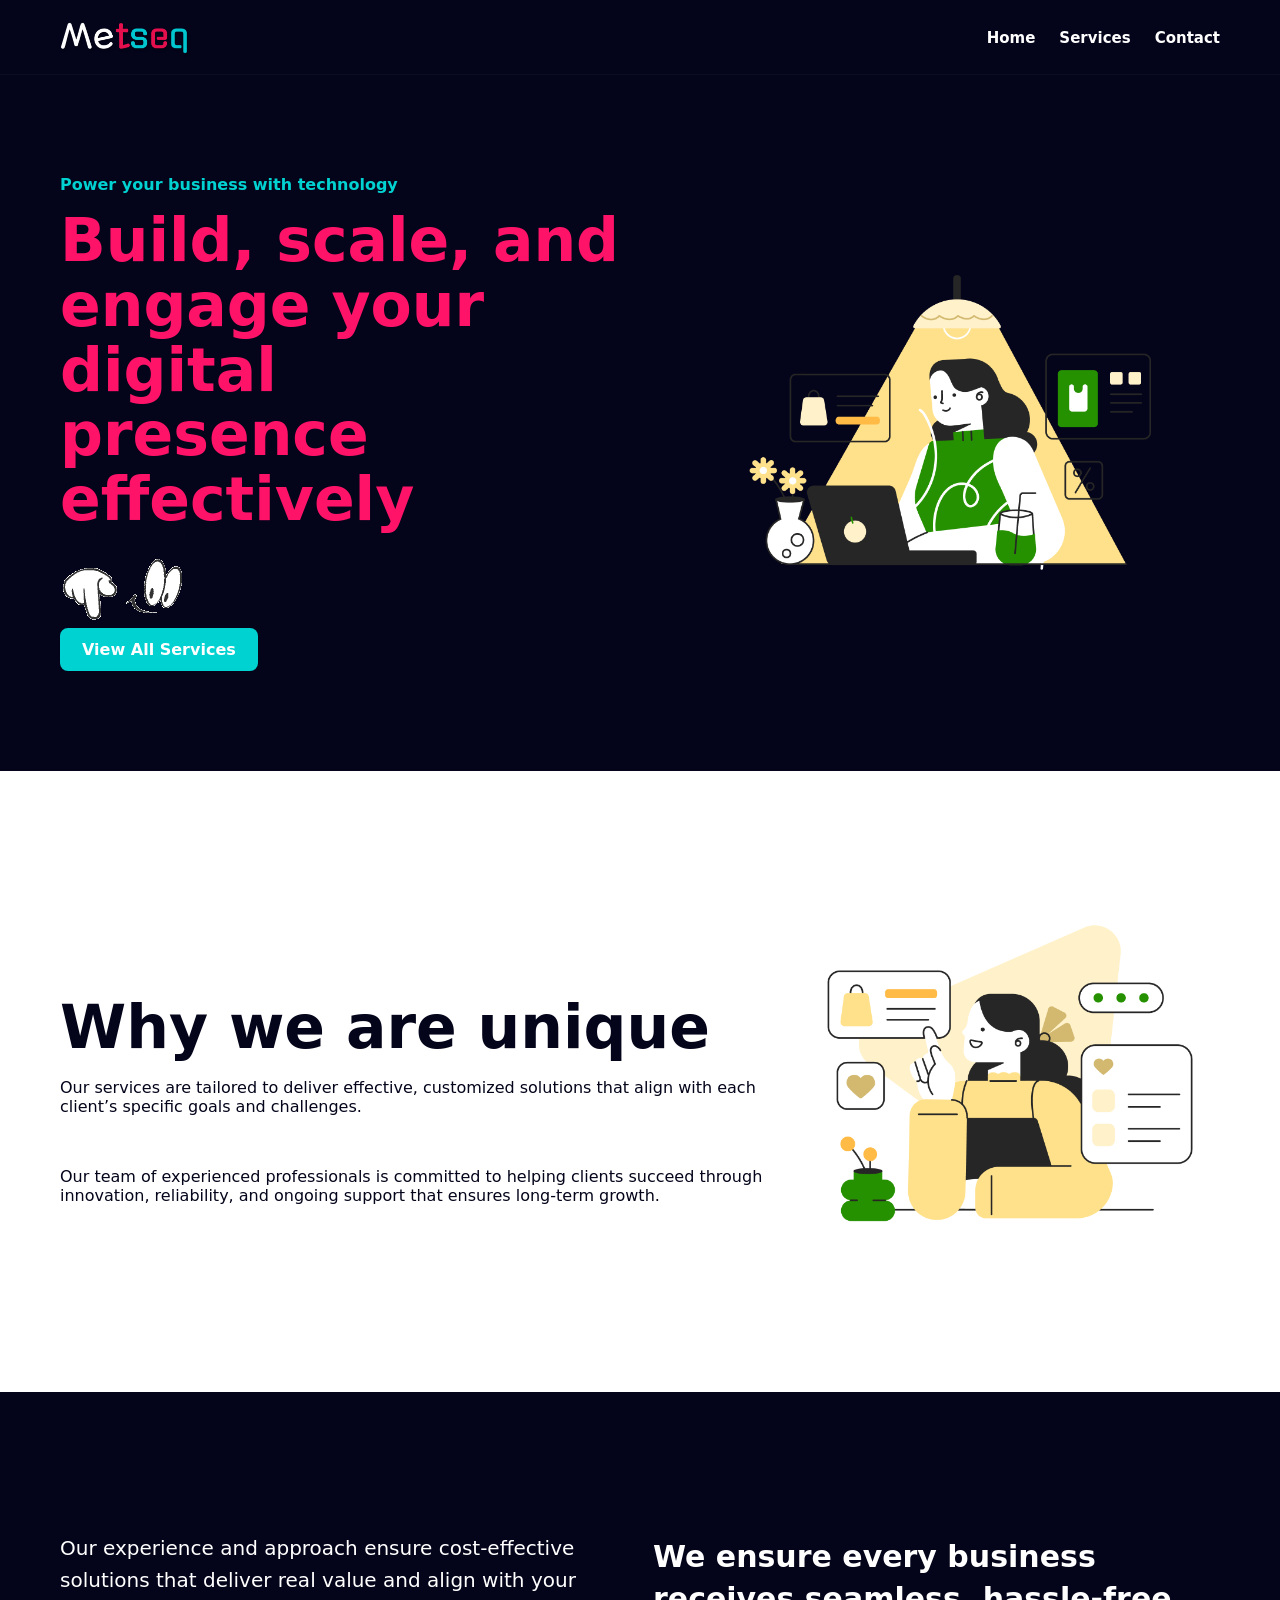
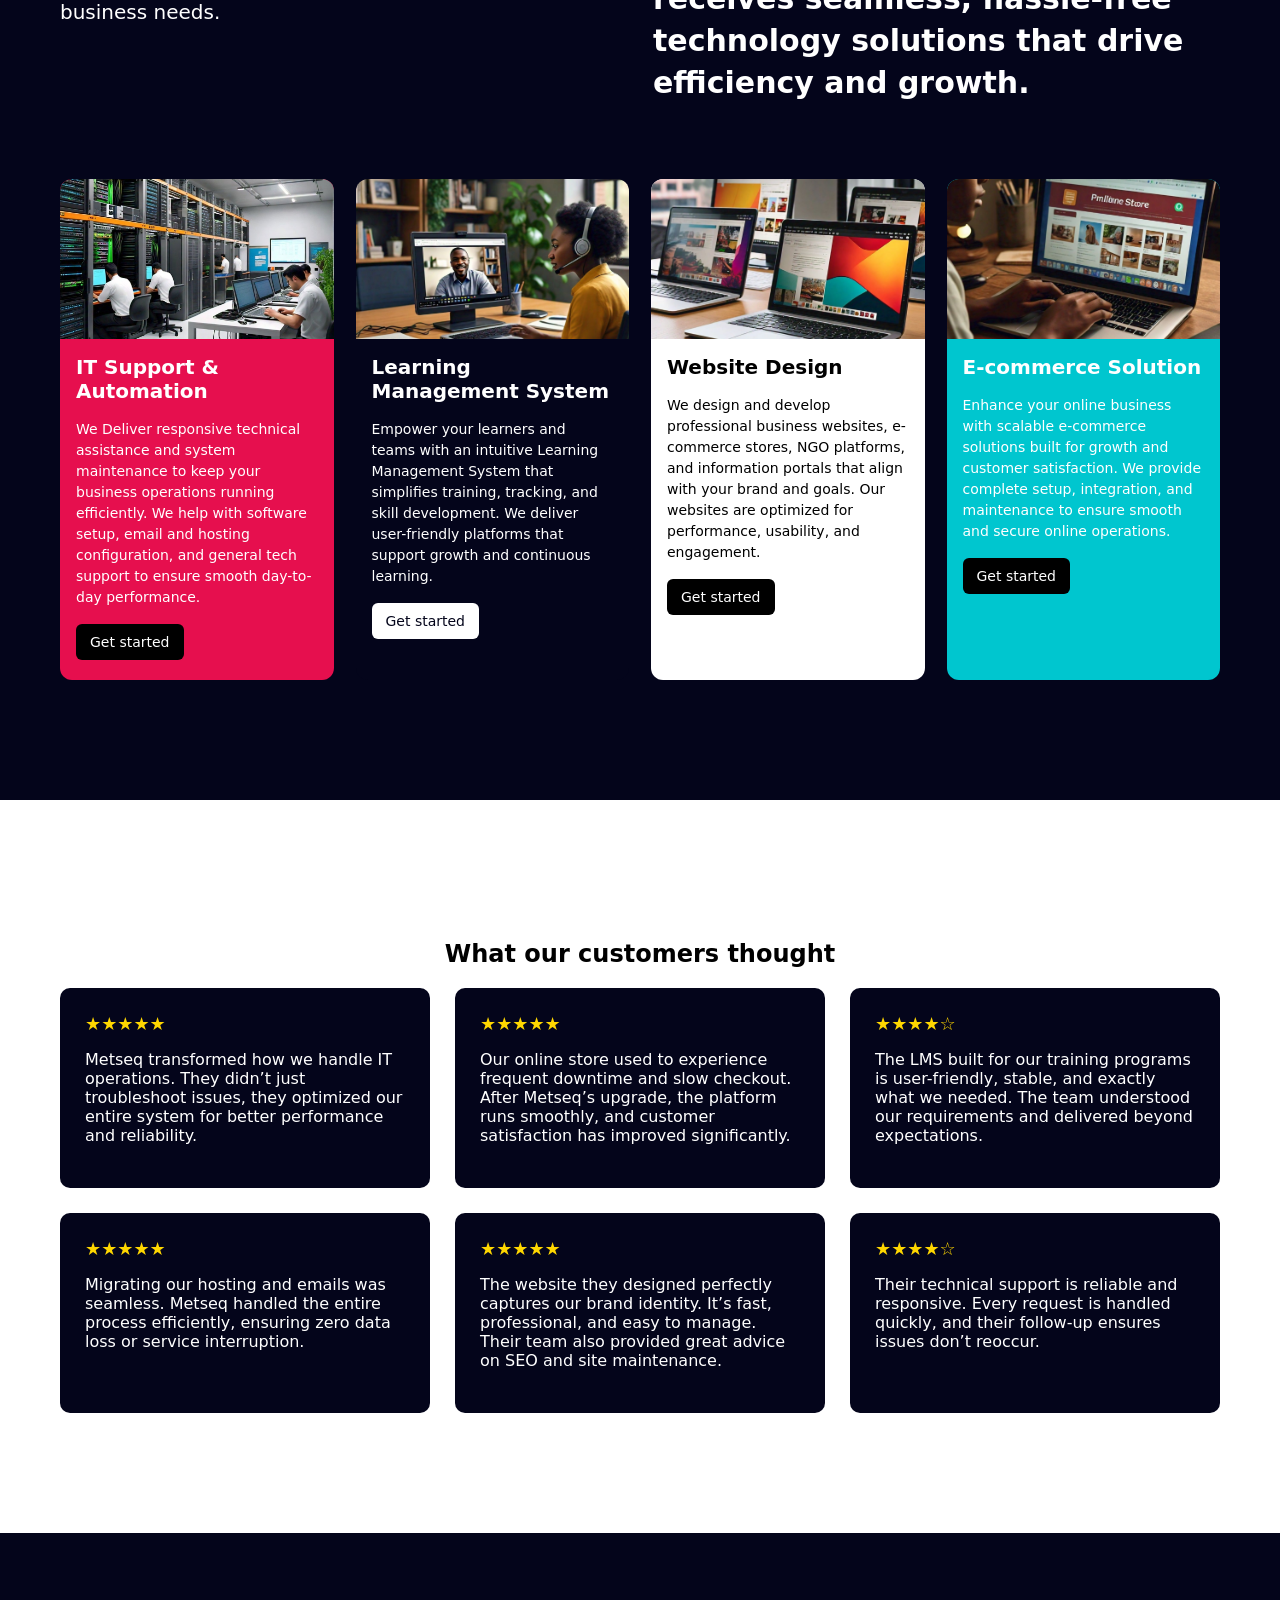
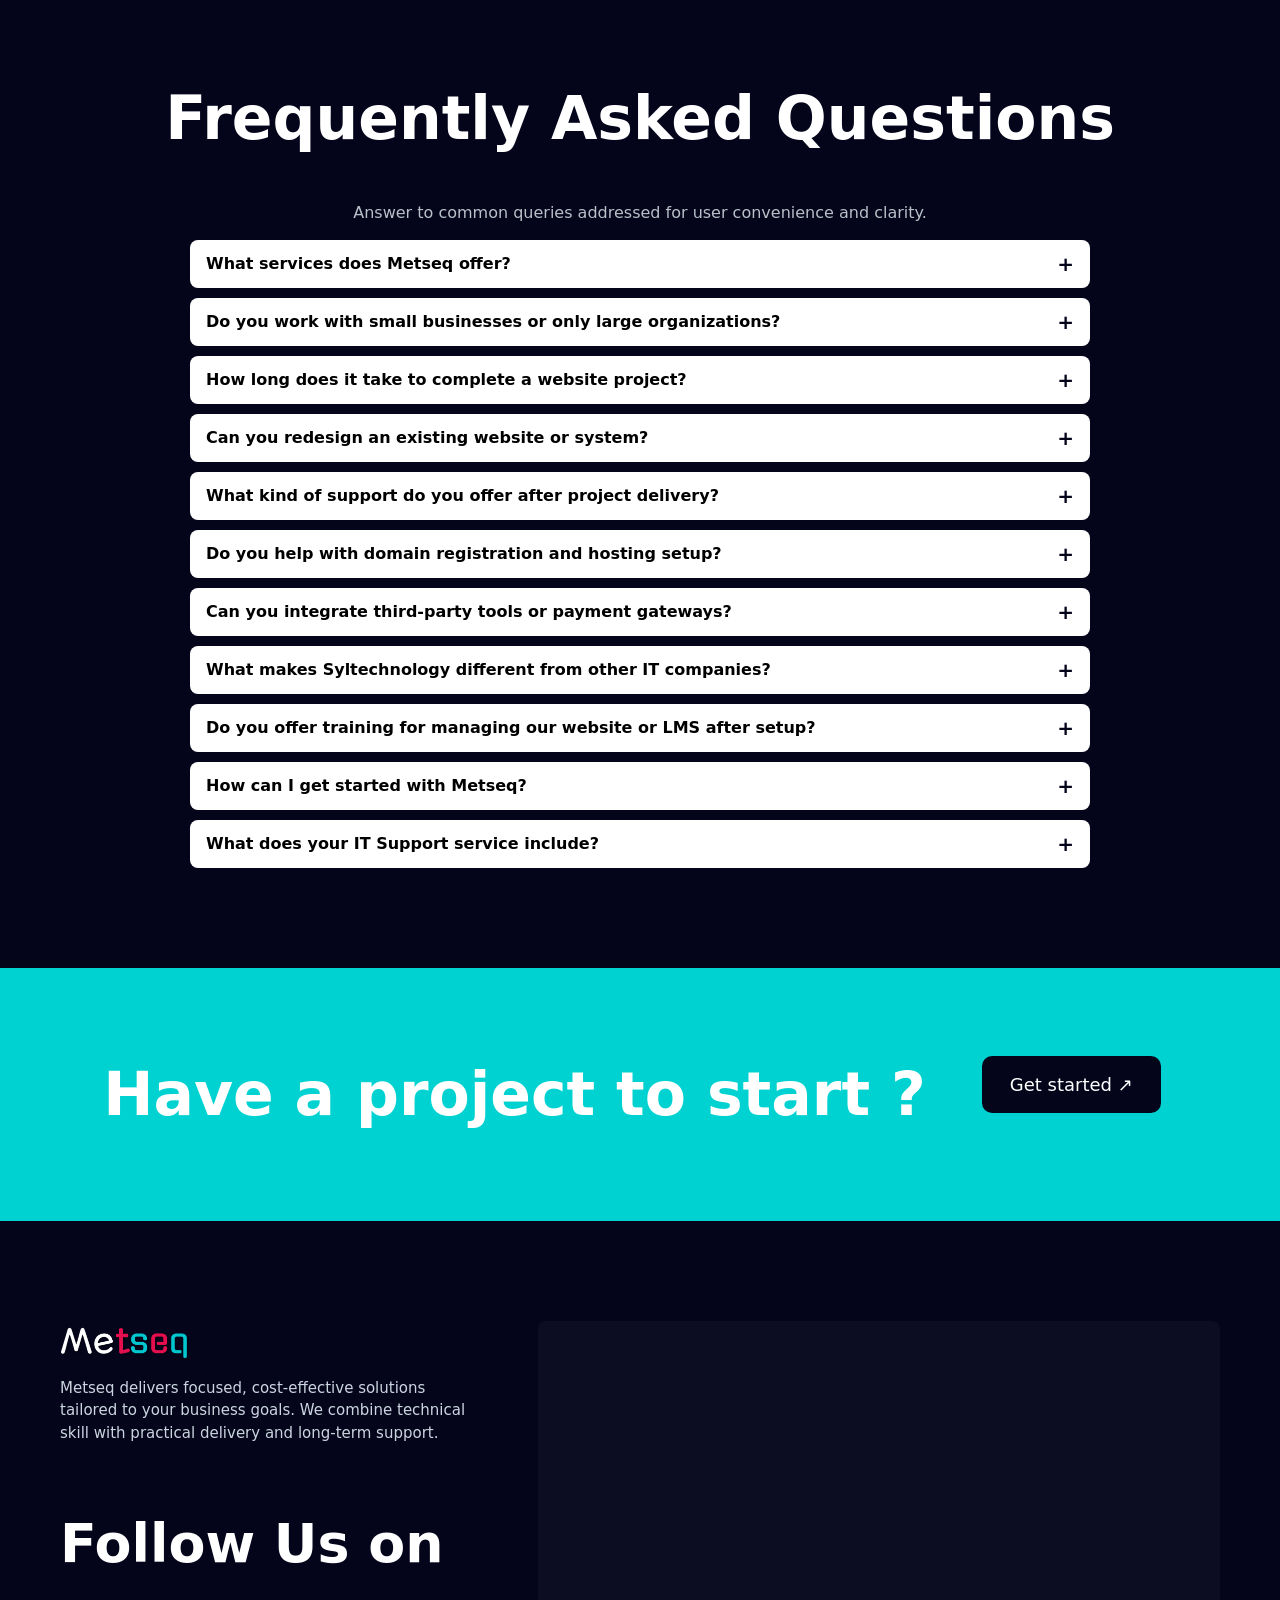
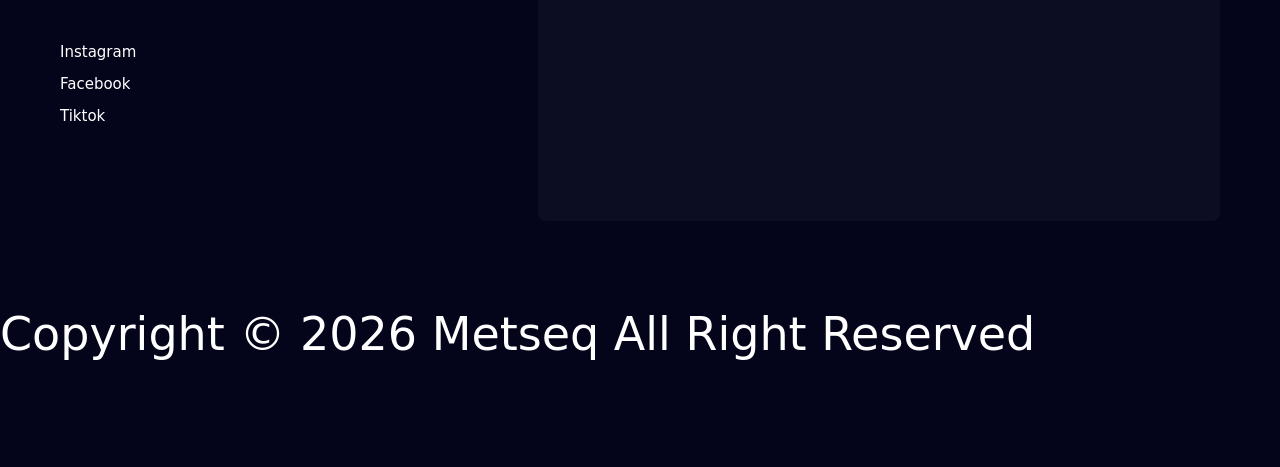
==== index.html @ 482ca4b0 "Update index.html" ====
<!DOCTYPE html>
<html lang="en">
<head>
  <meta charset="UTF-8" />
  <meta name="viewport" content="width=device-width, initial-scale=1.0" />
  <title>Metseq</title>
  <link rel="stylesheet" href="style.css" />
  <!--Onesignal-->
  <script src="https://cdn.onesignal.com/sdks/web/v16/OneSignalSDK.page.js" defer></script>
<script>
  window.OneSignalDeferred = window.OneSignalDeferred || [];
  OneSignalDeferred.push(function(OneSignal) {
    OneSignal.init({
      appId: "5a081ef0-310c-40fd-8c47-dc619d7aadcb",
    });
  });
</script>
  <!--End One signal-->


<!-- Meta Pixel Code -->
<script>
!function(f,b,e,v,n,t,s)
{if(f.fbq)return;n=f.fbq=function(){n.callMethod?
n.callMethod.apply(n,arguments):n.queue.push(arguments)};
if(!f._fbq)f._fbq=n;n.push=n;n.loaded=!0;n.version='2.0';
n.queue=[];t=b.createElement(e);t.async=!0;
t.src=v;s=b.getElementsByTagName(e)[0];
s.parentNode.insertBefore(t,s)}(window, document,'script',
'https://connect.facebook.net/en_US/fbevents.js');
fbq('init', '1695702414251542');
fbq('track', 'PageView');
</script>
<noscript><img height="1" width="1" style="display:none"
src="https://www.facebook.com/tr?id=1695702414251542&ev=PageView&noscript=1"
/></noscript>
<!-- End Meta Pixel Code -->
</head>
<body>

  <!-- HEADER -->
  <header class="header" id="top">
    <div class="nav-container">
      <a href="/" class="logo-link">
        <img src="./images/metseq_logodark.png" alt="logo" class="logo">
      </a>

      <nav>
        <ul class="nav-links">
          <li><a href="/met">Home</a></li>
          <li><a href="#services">Services</a></li>
          <li><a href="https://forms.zohopublic.com/amarismet1/form/Requestacallback/formperma/AwMfyUs2xkZwPQooG8F6fjPX1EoIVQbbxq2AR18FlzU" target="_blank" rel="noopener">Contact</a></li>
        </ul>
      </nav>
    </div>
  </header>

  <!-- HERO -->
  <section class="hero" id="hero">
    <div class="container hero-grid">
      <div class="hero-left">
        <p class="hero-sub">Power your business with technology</p>
        <h1 class="hero-title">Build, scale, and<br>engage your digital<br>presence effectively</h1>
        <img src="./images/thump.gif" alt="Get Started"><br>
        <a href="#services" class="btn-primary">View All Services</a>
      </div>

      <div class="hero-right">
        <img src="./images/gshadedeveloper1.png" alt="hero illustration">
      </div>
    </div>
  </section>

  <!-- UNIQUE SECTION -->
  <section class="unique" id="unique">
    <div class="container unique-grid">
      <div class="unique-text">
        <h1 class="unique-title">Why we are unique</h1>
        <p>Our services are tailored to deliver effective, customized solutions that align with each client’s specific goals and challenges.</p>
       <br>
        <p>Our team of experienced professionals is committed to helping clients succeed through innovation, reliability, and ongoing support that ensures long-term growth.
</p>

      </div>

      <div class="unique-img">
        <img src="./images/gdeveloper2.png" alt="unique illustration">
      </div>
    </div>
  </section>

  <!-- SERVICES -->
<section class="services" id="services">
  <div class="container">

    <!-- services intro 2 columns -->
    <div class="services-intro-grid">
      <div>
        <p>Our experience and approach ensure cost-effective solutions that deliver real value and align with your business needs.</p>
      </div>
      <div>
        <h2>We ensure every business receives seamless, hassle-free technology solutions that drive efficiency and growth.</h2>
      </div>
    </div>

    <!-- services 4 columns -->
    <div class="services-grid">

      <div class="service-card sc-red">
        <img src="./images/Domain&Hosting.jpg" class="service-img">
        <h3>IT Support & Automation</h3>
        <p>We Deliver responsive technical assistance and system maintenance to keep your business operations running efficiently. We help with software setup, email and hosting configuration, and general tech support to ensure smooth day-to-day performance.</p>
        <a href="https://forms.zohopublic.com/amarismet1/form/Requestacallback/formperma/AwMfyUs2xkZwPQooG8F6fjPX1EoIVQbbxq2AR18FlzU" target="_blank" rel="noopener" class="btn-dark">Get started</a>
        <!-- <button class="btn-dark" id="openModal">Get started ↗</button> -->

      </div>

      <div class="service-card sc-dark">
        <img src="./images/LearningManagementSystem.jpg" class="service-img">
        <h3>Learning Management System</h3>
        <p>Empower your learners and teams with an intuitive Learning Management System that simplifies training, tracking, and skill development. We deliver user-friendly platforms that support growth and continuous learning.</p>
       <a href="https://forms.zohopublic.com/amarismet1/form/Requestacallback/formperma/AwMfyUs2xkZwPQooG8F6fjPX1EoIVQbbxq2AR18FlzU" target="_blank" rel="noopener" class="btn-dark-light">Get started</a>

         <!-- <button class="btn-dark-light" id="openModal">Get started ↗</button> -->
      </div>

      <div class="service-card sc-white">
        <img src="./images/WebsiteDesign.jpg" class="service-img">
        <h3>Website Design</h3>
        <p>We design and develop professional business websites, e-commerce stores, NGO platforms, and information portals that align with your brand and goals. Our websites are optimized for performance, usability, and engagement.</p>
       <a href="https://forms.zohopublic.com/amarismet1/form/Requestacallback/formperma/AwMfyUs2xkZwPQooG8F6fjPX1EoIVQbbxq2AR18FlzU" target="_blank" rel="noopener" class="btn-dark">Get started</a>

         <!-- <button class="btn-dark" id="openModal">Get started ↗</button> -->
      </div>

      <div class="service-card sc-cyan">
        <img src="./images/eCommerce.jpg" class="service-img">
        <h3>E-commerce Solution</h3>
        <p>Enhance your online business with scalable e-commerce solutions built for growth and customer satisfaction. We provide complete setup, integration, and maintenance to ensure smooth and secure online operations.</p>
       <a href="https://forms.zohopublic.com/amarismet1/form/Requestacallback/formperma/AwMfyUs2xkZwPQooG8F6fjPX1EoIVQbbxq2AR18FlzU" target="_blank" rel="noopener" class="btn-dark">Get started</a>

         <!-- <button class="btn-dark" id="openModal">Get started ↗</button> -->
      </div>

    </div>
  </div>
</section>

<!-- TESTIMONIAL -->
<section class="testimonial" id="testimonial">
  <div class="container">
    <h1>What our customers thought</h1>

    <div class="testimonial-grid">

      <div class="testimonial-card">
        <div class="stars">★★★★★</div>
        <p>Metseq transformed how we handle IT operations. They didn’t just troubleshoot issues, they optimized our entire system for better performance and reliability.</p>
      </div>

      <div class="testimonial-card">
        <div class="stars">★★★★★</div>
        <p>Our online store used to experience frequent downtime and slow checkout. After Metseq’s upgrade, the platform runs smoothly, and customer satisfaction has improved significantly.</p>
      </div>

      <div class="testimonial-card">
        <div class="stars">★★★★☆</div>
        <p>The LMS built for our training programs is user-friendly, stable, and exactly what we needed. The team understood our requirements and delivered beyond expectations.</p>
      </div>

      <div class="testimonial-card">
        <div class="stars">★★★★★</div>
        <p>Migrating our hosting and emails was seamless. Metseq handled the entire process efficiently, ensuring zero data loss or service interruption.</p>
      </div>

      <div class="testimonial-card">
        <div class="stars">★★★★★</div>
        <p>The website they designed perfectly captures our brand identity. It’s fast, professional, and easy to manage. Their team also provided great advice on SEO and site maintenance.</p>
      </div>

      <div class="testimonial-card">
        <div class="stars">★★★★☆</div>
        <p>Their technical support is reliable and responsive. Every request is handled quickly, and their follow-up ensures issues don’t reoccur.</p>
      </div>

    </div>
  </div>
</section>


  <!-- FAQ -->
  <section class="faq">
    <div class="container">
      <h1 class="faq-title">Frequently Asked Questions</h1>
      <p class="faq-intro">Answer to common queries addressed for user convenience and clarity.</p>

      <div class="faq-box">

        <details>
        <summary><b>What services does Metseq offer?</b></summary>
        <p>We provide a range of IT solutions including website design, e-commerce development, LMS setup, IT support, hosting configuration, and custom software solutions tailored to your business needs.</p>
        </details>

        <details>
        <summary><b>Do you work with small businesses or only large organizations?</b></summary>
        <p>We work with businesses of all sizes. Our solutions are scalable, allowing startups and growing companies to benefit from professional tech services at flexible budgets.</p>
        </details>

        <details>
        <summary><b>How long does it take to complete a website project?</b></summary>
        <p>Project timelines depend on complexity and requirements. A standard business website usually takes between 2 to 4 weeks, while more advanced or custom builds may take longer.</p>
        </details>

        <details>
        <summary><b>Can you redesign an existing website or system?</b></summary>
        <p>Yes. We can upgrade or redesign existing websites, e-commerce stores, or LMS platforms to improve performance, security, and modern appearance without losing your data.</p>
        </details>

        <details>
        <summary><b>What kind of support do you offer after project delivery?</b></summary>
        <p>We provide continuous post-launch support, including maintenance, updates, and troubleshooting to ensure your system remains secure and fully functional.</p>
        </details>

        <details>
        <summary><b>Do you help with domain registration and hosting setup?</b></summary>
        <p>Yes. We assist with domain registration, hosting setup, and configuration to ensure your website or system runs smoothly from day one.</p>
        </details>

        <details>
        <summary><b>Can you integrate third-party tools or payment gateways?</b></summary>
        <p>Absolutely. We integrate secure third-party tools such as payment gateways, CRM systems, email platforms, and analytics tools depending on your business needs.</p>
        </details>

        <details>
        <summary><b>What makes Syltechnology different from other IT companies?</b></summary>
        <p>We focus on personalized service, fast delivery, and practical solutions that match your goals and budget. Every project is handled with attention to detail and long-term support in mind.</p>
        </details>

        <details>
        <summary><b>Do you offer training for managing our website or LMS after setup?</b></summary>
        <p>Yes. We provide hands-on guidance and documentation so your team can easily manage updates, content, and user access without needing constant technical assistance.</p>
        </details>

             <details>
          <summary><b>How can I get started with Metseq?</b></summary>
          <p>
            Simply contact us through 
            <a href="https://forms.zohopublic.com/amarismet1/form/Requestacallback/formperma/AwMfyUs2xkZwPQooG8F6fjPX1EoIVQbbxq2AR18FlzU" target="_blank" rel="noopener">contact form</a> 
            or 
            <a href="mailto:mail@metseq.com">email</a>. 
            We’ll schedule a quick consultation to understand your needs and provide a clear proposal with timelines and costs.
          </p>
        </details>


        <details>
        <summary><b>What does your IT Support service include?</b></summary>
        <p>Our IT Support covers troubleshooting, system maintenance, software setup, email and hosting configuration, and general tech assistance. We ensure your business operations stay efficient and experience minimal downtime.</p>
        </details>

      </div>
    </div>
  </section>

  <!-- CTA OLD-->
  <section class="cta">
    <div class="container cta-inner">
      <h1 class="cta-title">Have a project to start ?</h1>
      <a href="https://forms.zohopublic.com/amarismet1/form/Requestacallback/formperma/AwMfyUs2xkZwPQooG8F6fjPX1EoIVQbbxq2AR18FlzU" target="_blank" rel="noopener" class="btn-dark">Get started ↗</a>
    </div>
  </section>

<!-- <!-- CTA -->
<!-- <section class="cta">
  <div class="container cta-inner">
    <h1 class="cta-title">Have a project to start ?</h1>
    <button class="btn-dark" id="openModal">Get started ↗</button>
  </div>
</section> -->

<!-- MODAL (HIDDEN BY DEFAULT) -->
<div id="modalOverlay" class="modal-overlay">
  <div class="modal-content">
    <button class="modal-close" id="closeModal">&times;</button>

    <iframe 
      src="https://sqtc.notion.site/ebd/293abf7c410d80c2913ff2d6cba2abe9"
      width="100%" 
      height="400" 
      frameborder="0" 
      allowfullscreen>
    </iframe>

  </div>
</div>

  
  <!-- FOOTER -->
  <footer class="footer">
    <div class="container footer-grid">
      <div class="footer-left">
        <img src="./images/metseq_logodark.png" alt="logo" class="logo">
        <p class="footer-text">Metseq delivers focused, cost-effective solutions tailored to your business goals. We combine technical skill with practical delivery and long-term support.</p>
      <h3>Follow Us on</h3>
            <a href="https://instagram.com/_metseq" target="_blank" rel="noopener">Instagram</a>
            <a href="https://facebook.com/metseq" target="_blank" rel="noopener">Facebook</a>
            <a href="https://tiktok.com/metseq" target="_blank" rel="noopener">Tiktok</a>
      </div>

      <div class="footer-right" id="footer-form">
        <!-- Paste your Notion embed iframe or script here -->
        <div class="form-placeholder">
          <!-- <p>Get exclusive updates and offers! Subscribe now for the latest insights delivered to your inbox.</p> -->
<iframe aria-label='Email Subscription' frameborder="0" style="height:500px;width:99%;border:none;" src='https://forms.zohopublic.com/amarismet1/form/EmailSubscription/formperma/FqfXYTzQUOuTZHmJR5OFWLlXt8d-Hm0C74Fk8RurVMc'></iframe>
        </div>
      </div>
    </div>

    <!--Copyright-->
    <p>Copyright © 2026 Metseq All Right Reserved</p>
  </footer>

 <!--Get Started popup JS-->
  <script>
  const openModal = document.getElementById("openModal");
  const closeModal = document.getElementById("closeModal");
  const modalOverlay = document.getElementById("modalOverlay");

  openModal.addEventListener("click", () => {
    modalOverlay.style.display = "flex";
  });

  closeModal.addEventListener("click", () => {
    modalOverlay.style.display = "none";
  });

  window.addEventListener("click", (e) => {
    if (e.target === modalOverlay) {
      modalOverlay.style.display = "none";
    }
  });
</script>
 <!--Get Started popup JS-->

  
<!--Start of Tawk.to Script-->
<script type="text/javascript">
var Tawk_API=Tawk_API||{}, Tawk_LoadStart=new Date();
(function(){
var s1=document.createElement("script"),s0=document.getElementsByTagName("script")[0];
s1.async=true;
s1.src='https://embed.tawk.to/5c0bbf3a67f72462651fa349/default';
s1.charset='UTF-8';
s1.setAttribute('crossorigin','*');
s0.parentNode.insertBefore(s1,s0);
})();
</script>
<!--End of Tawk.to Script-->
</body>
</html>
---- style.css ----
/* Reset and base */
* { box-sizing: border-box; }
html { scroll-behavior: smooth; }
body {
  margin: 0;
  font-family: "Poppins", Inter, system-ui, -apple-system, "Segoe UI", Roboto, "Helvetica Neue", Arial;
  background: #04061B;
  color: #ffffff;
  overflow-x: hidden;
}

/* Layout container */
.container {
  max-width: 1200px;
  margin: 0 auto;
  padding: 40px 20px;
}

/* NAV / HEADER */
.header {
  background: #04051b;
  color: #fff;
  position: sticky;
  top: 0;
  z-index: 40;
  border-bottom: 1px solid rgba(255,255,255,0.03);
}
.nav-container {
  max-width: 1200px;
  margin: 0 auto;
  padding: 16px 20px;
  display: flex;
  align-items: center;
  justify-content: space-between;
}
.logo { height: 42px; width: auto; display: block; }
.nav-links { display: flex; gap: 24px; list-style: none; margin: 0; padding: 0; }
.nav-links a { color: #fff; text-decoration: none; font-weight: 600; font-size: 15px; }

/* HERO */
.hero {
  background: #04051b;
  padding: 60px 0;
}
.hero-grid {
  display: grid;
  grid-template-columns: 1fr 480px;
  gap: 40px;
  align-items: center;
}
.hero-left { padding-right: 10px; }
.hero-sub {
  color: #00D2D1;
  margin: 0 0 14px;
  font-weight: 600;
}
.hero-title {
  color: #FF1369;
  font-size: 60px;
  line-height: 1.08;
  margin: 0 0 22px;
  font-weight: 800;
}
.btn-primary {
  background: #00D2D1;
  color: #fff;
  padding: 12px 22px;
  border-radius: 8px;
  text-decoration: none;
  font-weight: 700;
  display: inline-block;
}

/* hero image sizing */
.hero-right img {
  max-width: 420px;
  width: 100%;
  height: auto;
  display: block;
}

/* UNIQUE SECTION */
.unique {
 background: #ffffff;
  color: #04051b;
  padding-top: 60px;
  padding-bottom: 60px;
}
.unique-title {
  font-size: 60px;
  font-weight: 700;
  margin-bottom: 14px;
}
.unique-grid {
  display: grid;
  grid-template-columns: 1fr 420px;
  gap: 32px;
  align-items: center;
}
.unique-img img {
  max-width: 420px;
  width: 100%;
  height: auto;
  display: block;
}

/* SERVICES *//* SERVICES */
.services {
  background: #04051b;
  padding: 80px 0;
}

.services-intro-grid {
  display: grid;
  grid-template-columns: repeat(2, 1fr);
  gap: 26px;
  margin-bottom: 50px;
}

.services-intro-grid p {
  font-size: 20px;
  /* color: #000; */
  line-height: 1.6;
}

.services-intro-grid h2 {
  font-size: 30px;
  font-weight: 700;
  /* color: #000; */
  line-height: 1.4;
}

/* 4-column service */
.services-grid {
  display: grid;
  grid-template-columns: repeat(4, 1fr);
  gap: 22px;
}

/* service cards */
.service-card {
  border-radius: 12px;
  padding: 0;
  overflow: hidden;
  color: #ffffff;
}

.service-img {
  width: 100%;
  height: 160px;
  object-fit: cover;
  display: block;
}

/* bg colors in order */
.sc-red { background: #e60f4e; }
.sc-dark { background: #04051b; }
.sc-white { background: #ffffff; color: #000; }
.sc-cyan { background: #00c6cf; }

/* service content */
.service-card h3 {
  margin: 16px;
  font-size: 20px;
}

.service-card p {
  margin: 0 16px 16px;
  font-size: 14px;
  line-height: 1.5;
}

/* buttons */
.btn-dark, .btn-dark-light {
  display: inline-block;
  margin: 0 16px 20px;
  padding: 10px 14px;
  border-radius: 6px;
  font-size: 14px;
  text-decoration: none;
}

.btn-dark {
  background: #000;
  color: #fff;
}

.btn-dark-light {
  background: #ffffff;
  color: #04051b;
}

/* responsive */
@media (max-width: 900px) {
  .services-grid { grid-template-columns: repeat(2, 1fr); }
}

@media (max-width: 600px) {
  .services-intro-grid { grid-template-columns: 1fr; }
  .services-grid { grid-template-columns: 1fr; }
}


/* TESTIMONIAL */
.testimonial {
  background: #ffffff;
  padding: 80px 0;
  color: #000;
}

.testimonial .container {
  max-width: 1200px;
  margin: auto;
  text-align: center;
}

.testimonial h2 {
  font-size: 32px;
  font-weight: 700;
  margin-bottom: 40px;
  color: #04051b;
}

/* testimonial grid */
.testimonial-grid {
  display: grid;
  grid-template-columns: repeat(3, 1fr);
  gap: 25px;
  margin-top: 10px;
}

.testimonial-card {
  background: #04051b;
  color: #ffffff;
  padding: 25px;
  border-radius: 10px;
  text-align: left;
  transition: transform 0.25s ease;
  min-height: 200px;
}

.testimonial-card:hover {
  transform: scale(1.03);
}

.testimonial-card .stars {
  color: gold;
  font-size: 18px;
  margin-bottom: 10px;
}

/* responsive */
@media (max-width: 900px) {
  .testimonial-grid {
    grid-template-columns: repeat(2, 1fr);
  }
}

@media (max-width: 600px) {
  .testimonial-grid {
    grid-template-columns: repeat(1, 1fr);
  }
}

/* responsive */
@media (max-width: 900px) {
  .testimonial-grid {
    grid-template-columns: repeat(2, 1fr);
  }
}

@media (max-width: 600px) {
  .testimonial-grid {
    grid-template-columns: repeat(1, 1fr);
  }
}

  

/* FAQ */
.faq {
  background: #04051b;
  padding: 60px 0;
  text-align: center;
}
.faq-title{
   font-size: 60px;
}

.faq-intro { 
  color: #b8c0c8; 
  margin-bottom: 18px; 
  
}

.faq-box { 
  display: grid; 
  gap: 10px; 
  max-width: 900px;
  margin: 0 auto;
  text-align: left;
}

details {
  background: #ffffff;
  color: #000;
  padding: 12px 16px;
  border-radius: 8px;
  position: relative;
}

/* ─── Toggle icon ─── */
details summary {
  cursor: pointer;
  font-weight: 700;
  list-style: none;
  display: flex;
  justify-content: space-between;
  align-items: center;
}

/* icon default: ➕ */
details summary::after {
  content: "+";
  font-size: 20px;
  font-weight: 700;
  color: #04051b;
}

/* icon when open: ✖ */
details[open] summary::after {
  content: "×";
  font-size: 22px;
  font-weight: 700;
  color: #04051b;
}

/* answer text */
details p { 
  margin: 10px 0 0; 
  color: #222; 
  line-height: 1.45;
}



/* CTA */
.cta {
  background: #00D2D1;
  color: #fff;
  padding: 48px 0;
  text-align: center;
}

.cta-inner {
  display:flex;
  gap:40px;
  align-items:center;
  justify-content:center;
  flex-wrap:wrap;
}

.cta-title {
  font-size: 60px;
  font-weight: 700;
  margin: 0;
}

/* Bigger button, fixed size */
.cta .btn-dark {
  background: #04051b;
  color: #fff;
  padding: 18px 28px;
  font-size: 18px;
  border-radius: 10px;
  display: inline-block;
  text-decoration: none;
}


/* notion popup form */
/* MODAL */
.modal-overlay {
  position: fixed;
  top: 0;
  left: 0;
  width: 100%;
  height: 100%;
  background: rgba(0,0,0,0.7);
  display: none;
  align-items: center;
  justify-content: center;
  padding: 20px;
  z-index: 1000;
}

.modal-content {
  background: #fff;
  width: 90%;
  max-width: 750px;
  border-radius: 10px;
  padding: 20px;
  position: relative;
}

.modal-close {
  position: absolute;
  top: 10px;
  right: 15px;
  background: transparent;
  border: none;
  font-size: 28px;
  cursor: pointer;
}
/* End notion popup style */

/* FOOTER */
.footer {
  background: #04051b;
  color: #fff;
  padding: 60px 0;
  font-size: 46px;

}

.footer-grid {
  display: flex;
  gap: 24px;
  justify-content: space-between;
  align-items: flex-start; /* align items from top */
}

/* LEFT COLUMN */
.footer-left {
  width: 40%;
  display: flex;
  flex-direction: column; /* stack logo on top of text */
  align-items: flex-start; /* align to left */
  gap: 14px;
}

.footer-logo { 
  width: 140px; 
  height: auto; 
  display: block; 
}

.footer-text { 
  margin: 0; 
  color: #cbd5df; 
  line-height: 1.5; 
  max-width: 90%;
  font-size: 15px;
}

/*Footer Link */
.footer a {
  font-size: 15px;
  color: #fff;
  text-decoration: none;
}

.footer a:hover {
  color: #cbd5df;
}


/* RIGHT COLUMN (NOTION FORM) */
.footer-right { 
  width: 60%; 
  display: flex; 
  align-items: flex-start; /* align from top */
  justify-content: center; 
}

.form-placeholder {
  width: 100%;
  min-height: 120px;
  border-radius: 8px;
  background: rgba(255,255,255,0.03);
  display: flex;
  align-items: center;
  justify-content: center;
  color: #bfc8d2;
  font-size: 15px;
}


/* Responsive breakpoints */
@media (max-width: 1100px) {
  .hero-grid { grid-template-columns: 1fr 380px; }
  .unique-grid { grid-template-columns: 1fr 360px; }
  .testimonial-grid { grid-template-columns: repeat(2, 45%); }
}
@media (max-width: 900px) {
  .nav-links { gap: 14px; }
  .hero-grid { grid-template-columns: 1fr; text-align: center; gap: 24px; }
  .hero-left { order: 2; }
  .hero-right { order: 1; }
  .unique-grid { grid-template-columns: 1fr; text-align: center; }
  .footer-grid { flex-direction: column; align-items: flex-start; gap: 18px; }
  .footer-left { width: 100%; align-items: flex-start; }
  .footer-right { width: 100%; }
}
@media (max-width: 600px) {
  .hero-title { font-size: 32px; }
  .service-media { height: 140px; }
  .container { padding: 24px 16px; }
  .testimonial-grid { grid-template-columns: 1fr; }
}
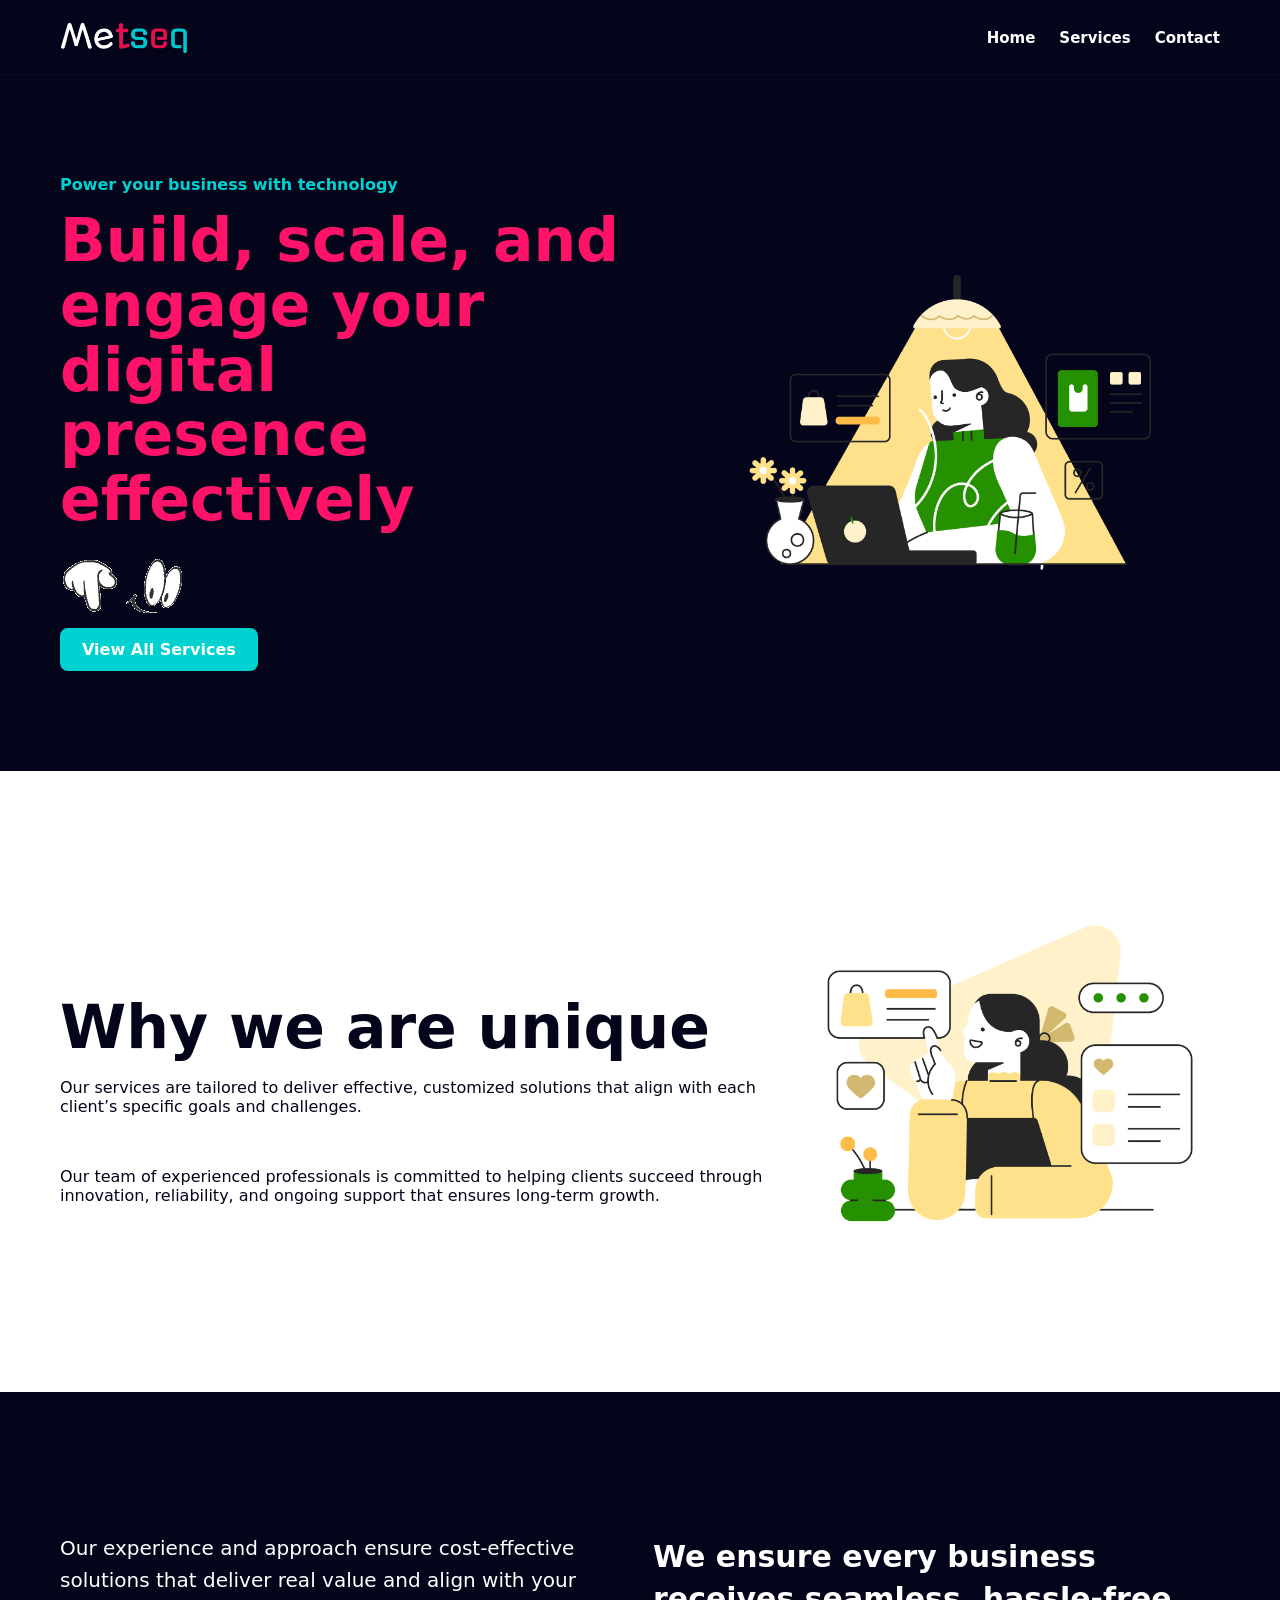
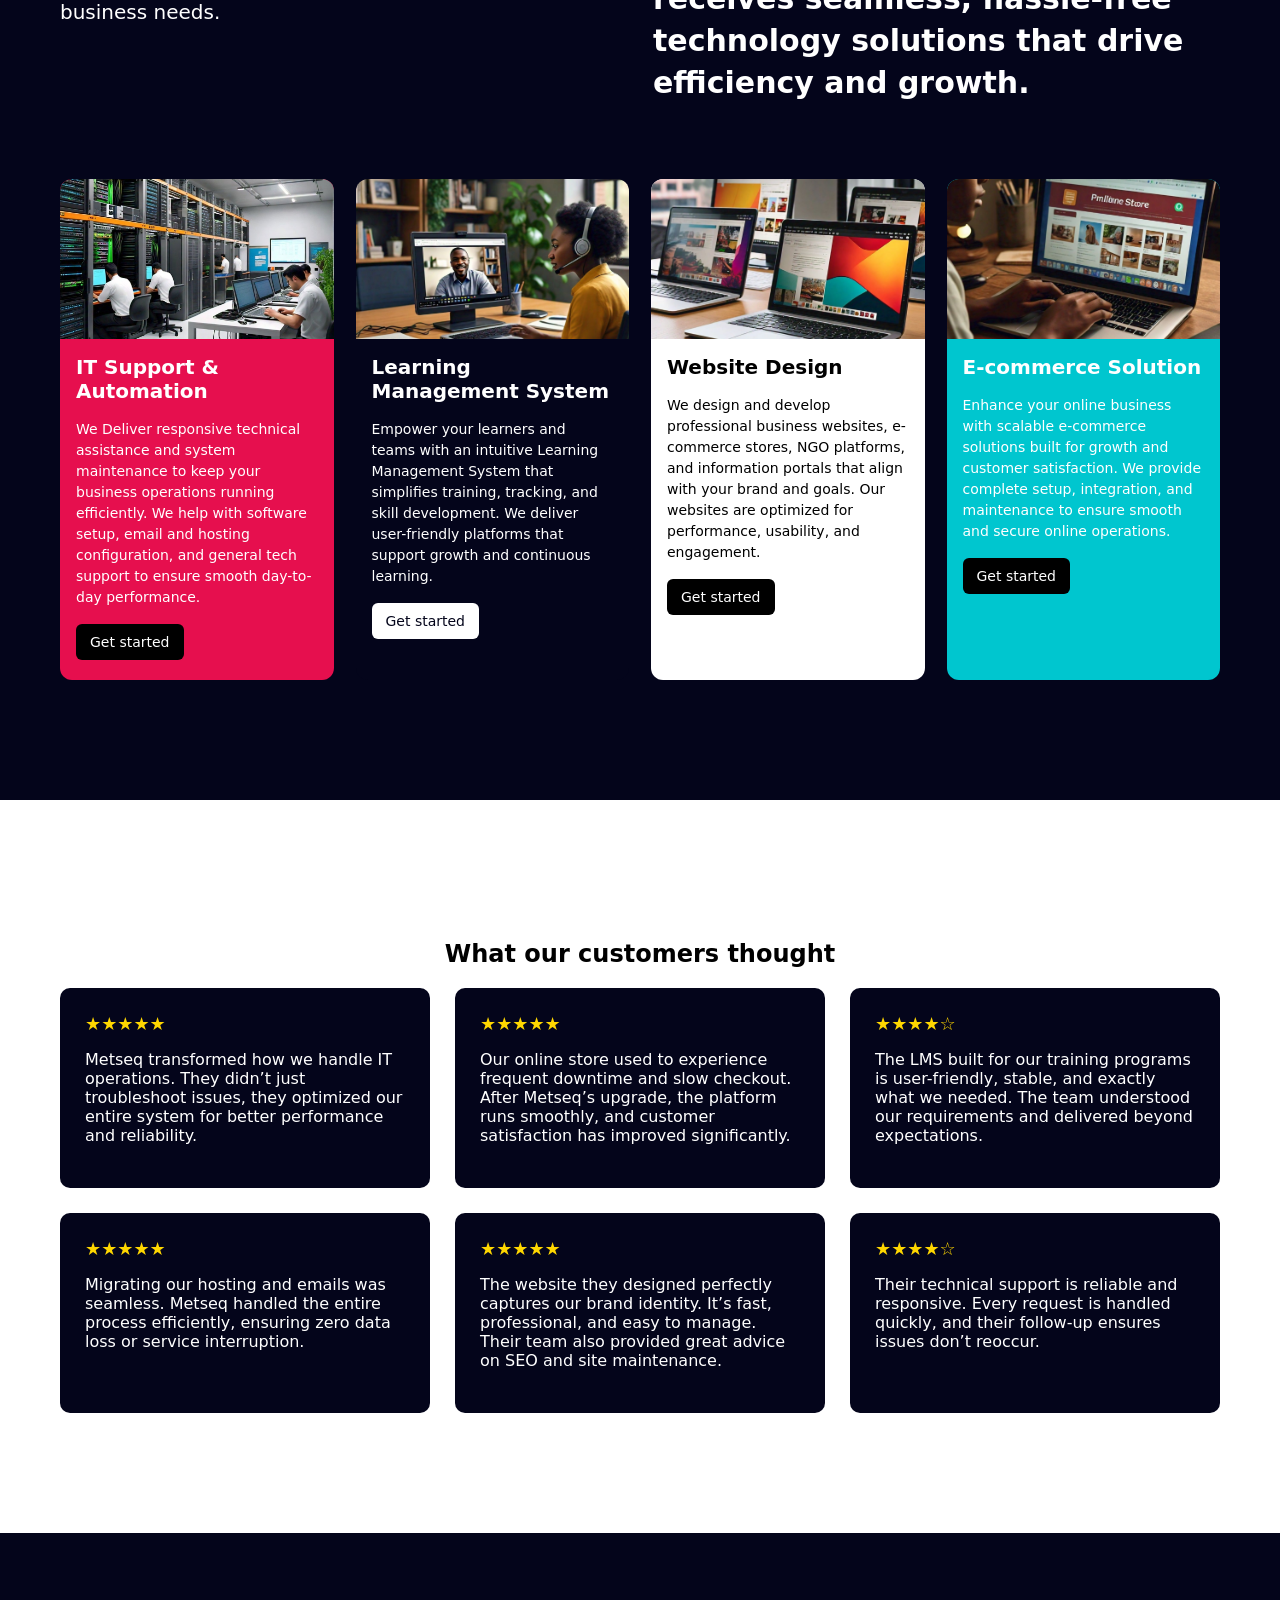
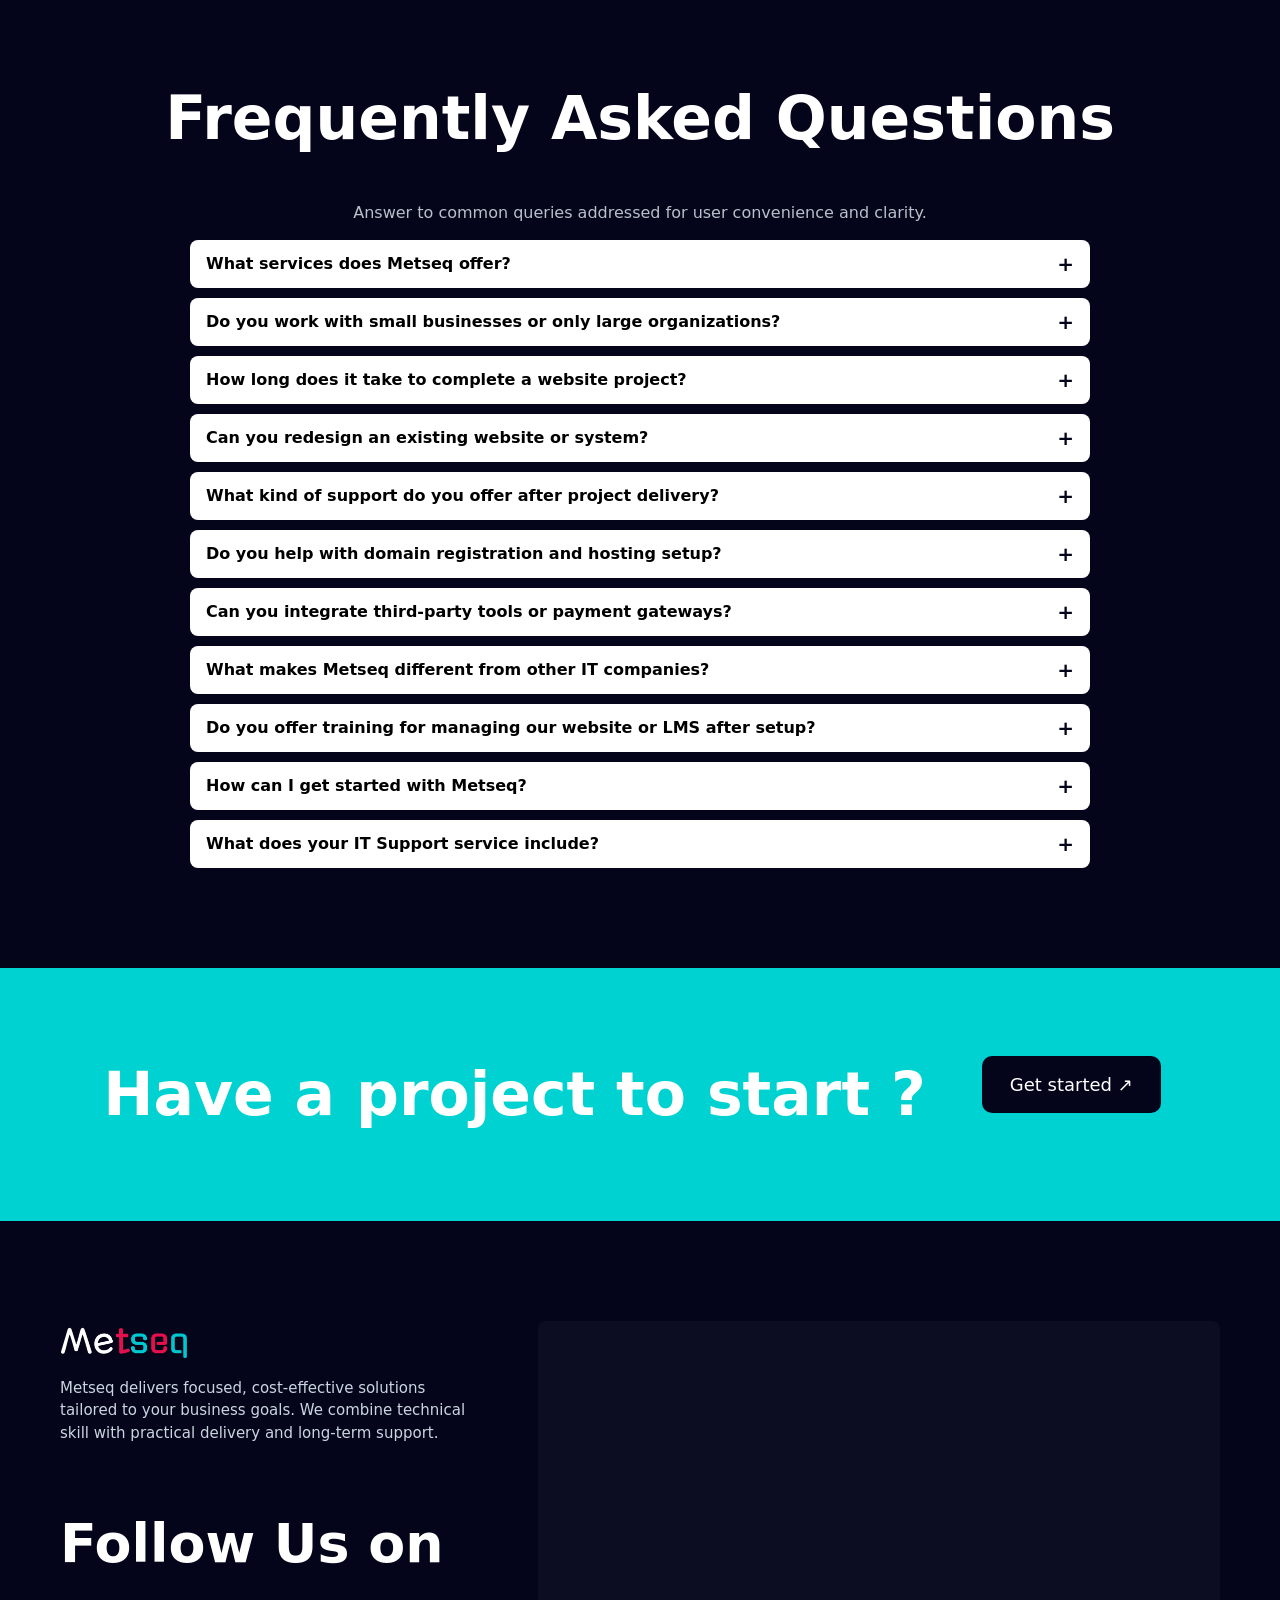
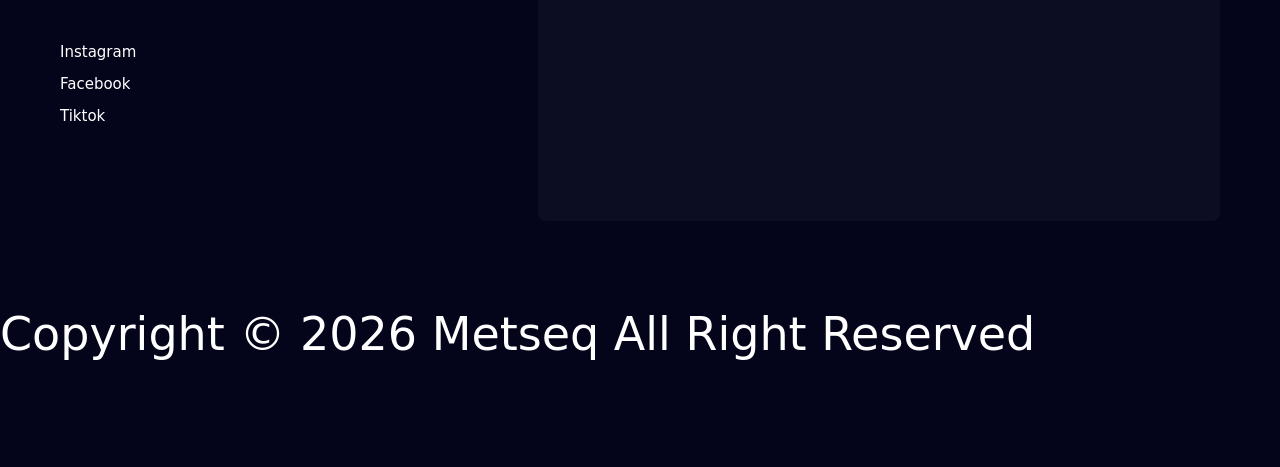
==== commit 14500aec: "Update index.html" ====
--- a/index.html
+++ b/index.html
@@ -232,7 +232,7 @@
         </details>
 
         <details>
-        <summary><b>What makes Syltechnology different from other IT companies?</b></summary>
+        <summary><b>What makes Metseq different from other IT companies?</b></summary>
         <p>We focus on personalized service, fast delivery, and practical solutions that match your goals and budget. Every project is handled with attention to detail and long-term support in mind.</p>
         </details>
 
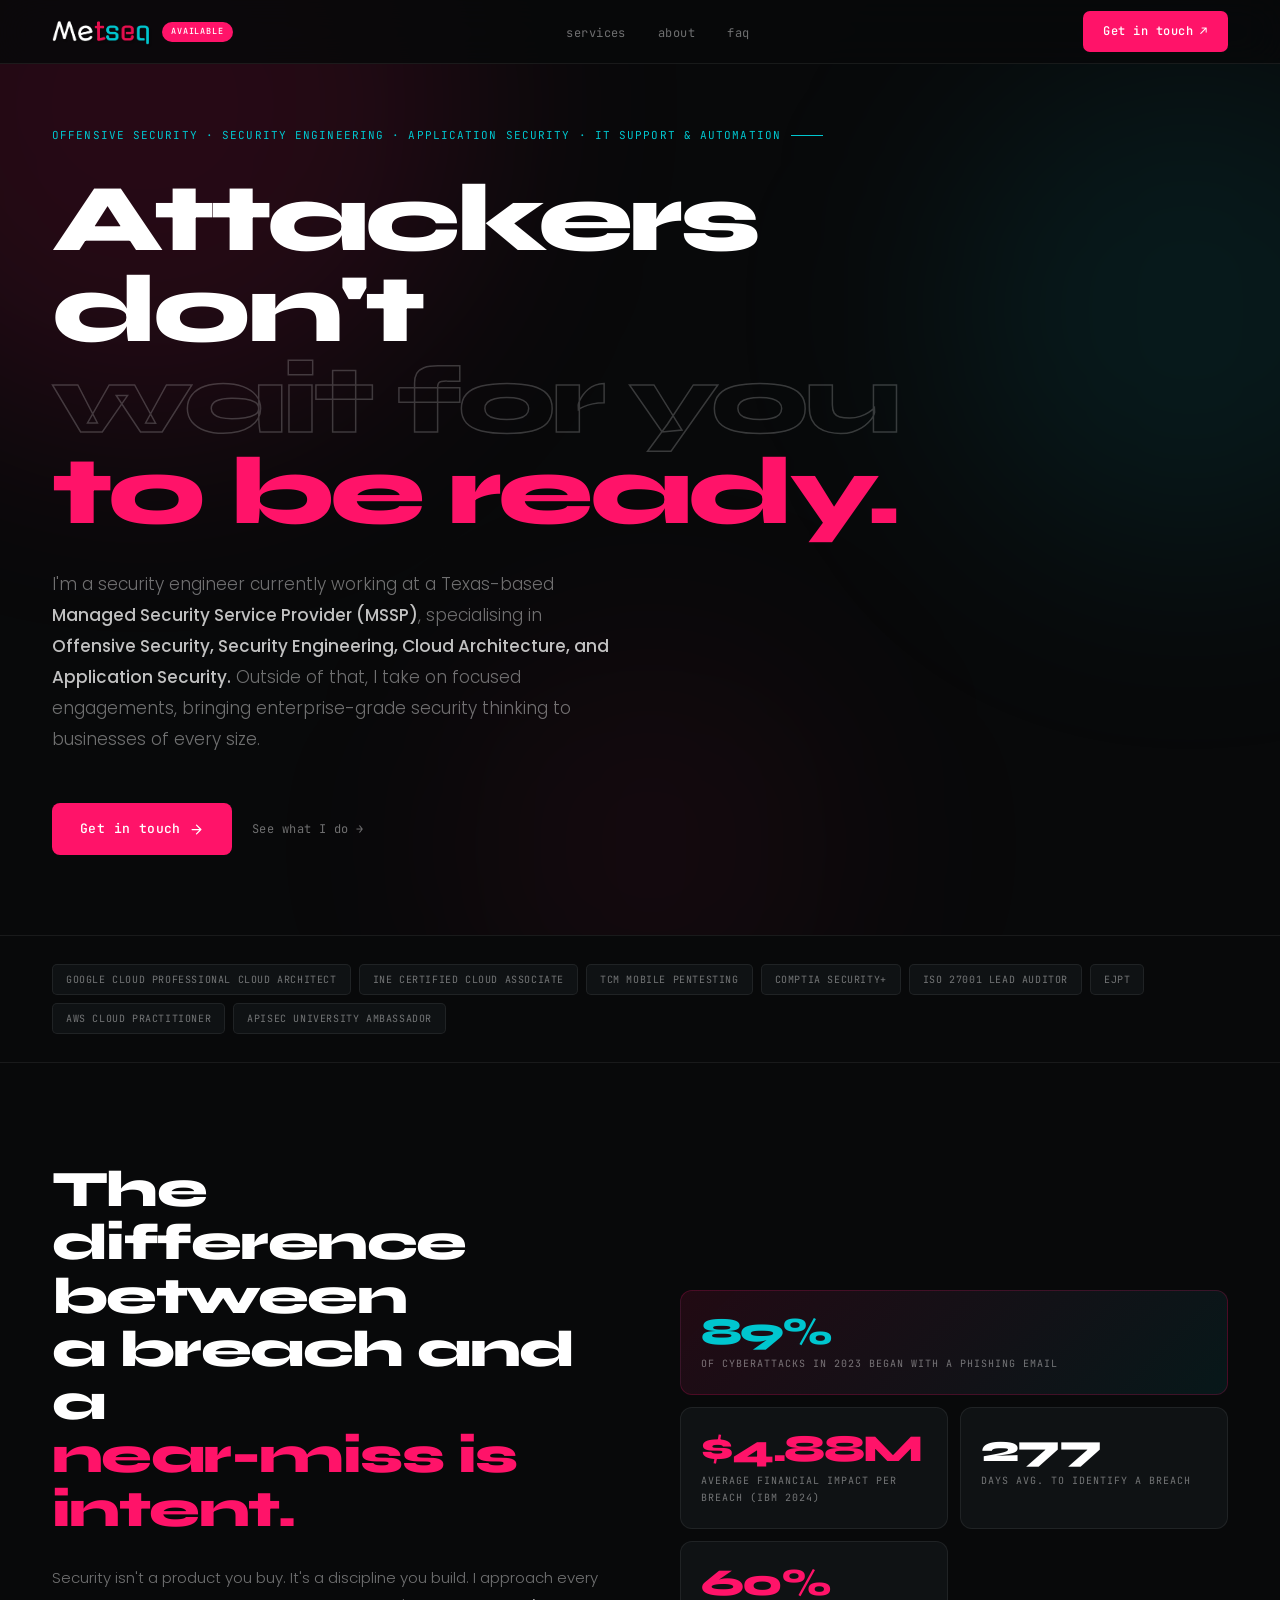
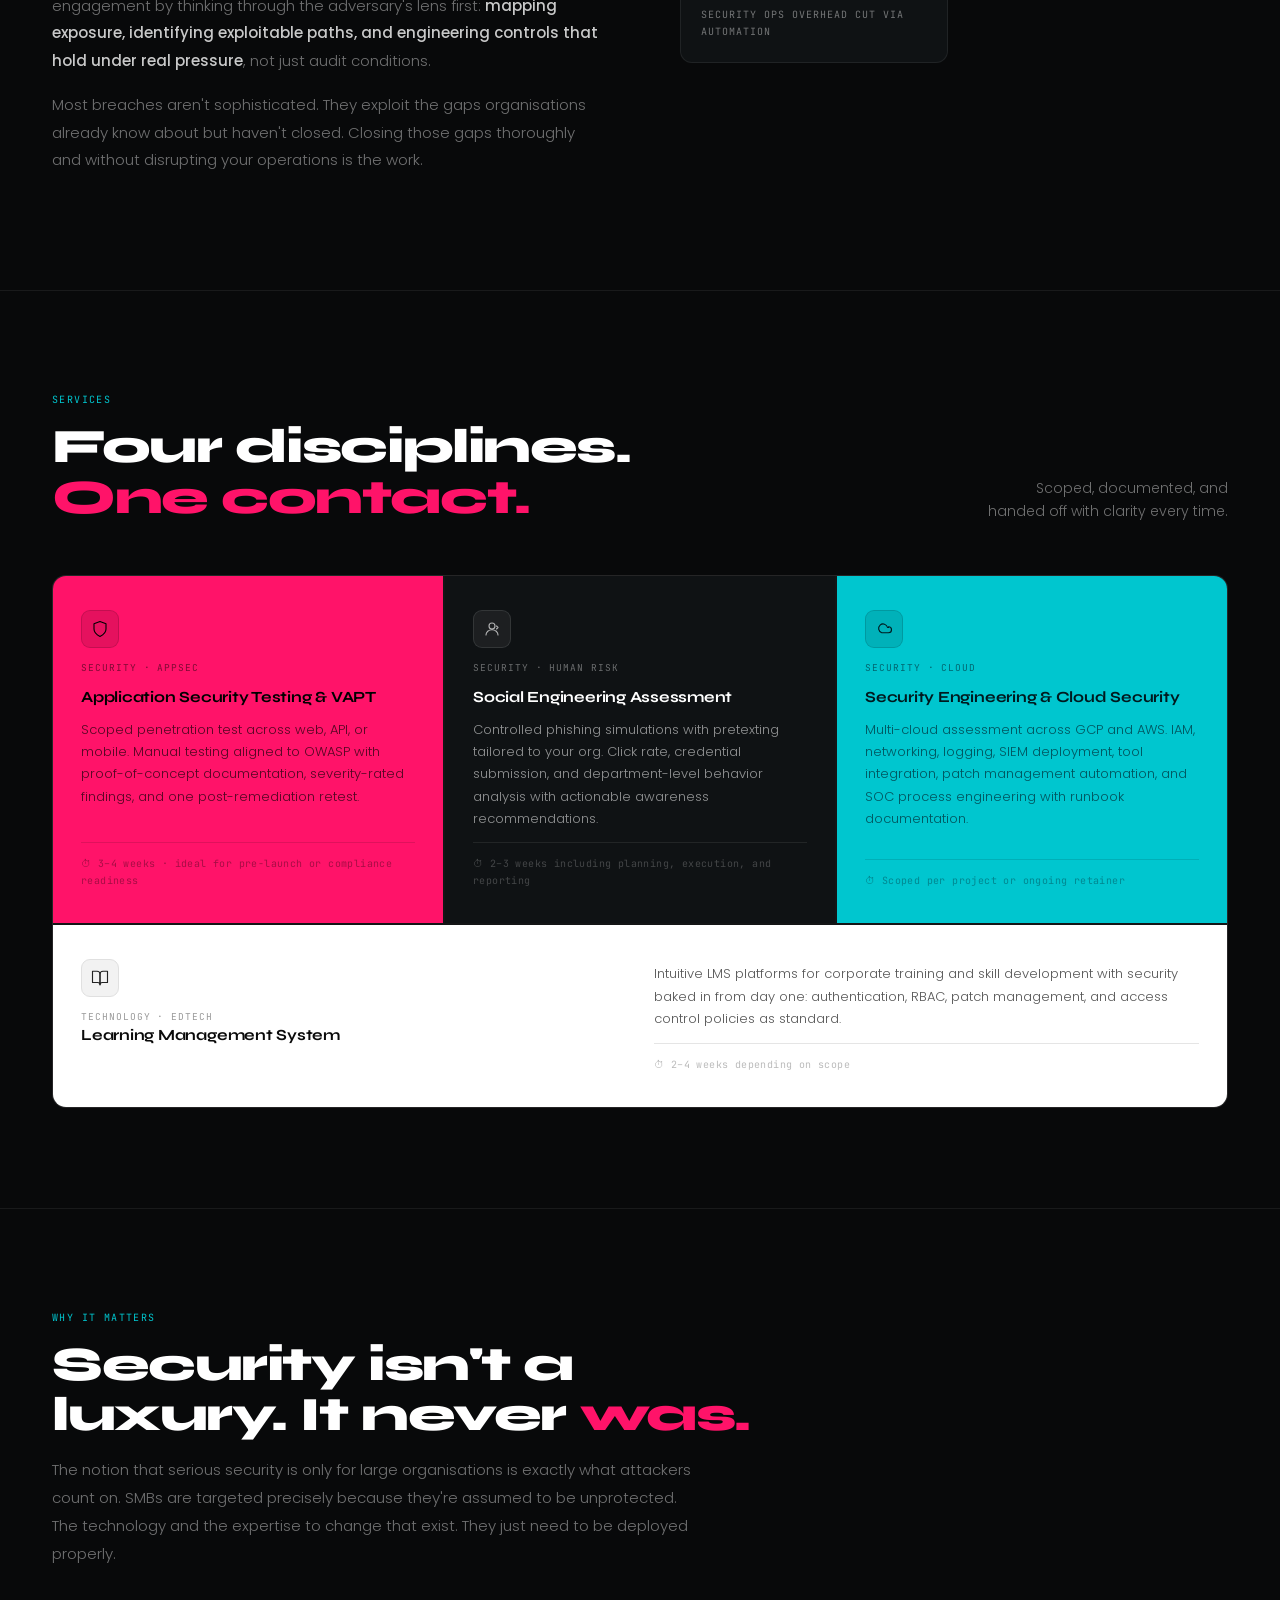
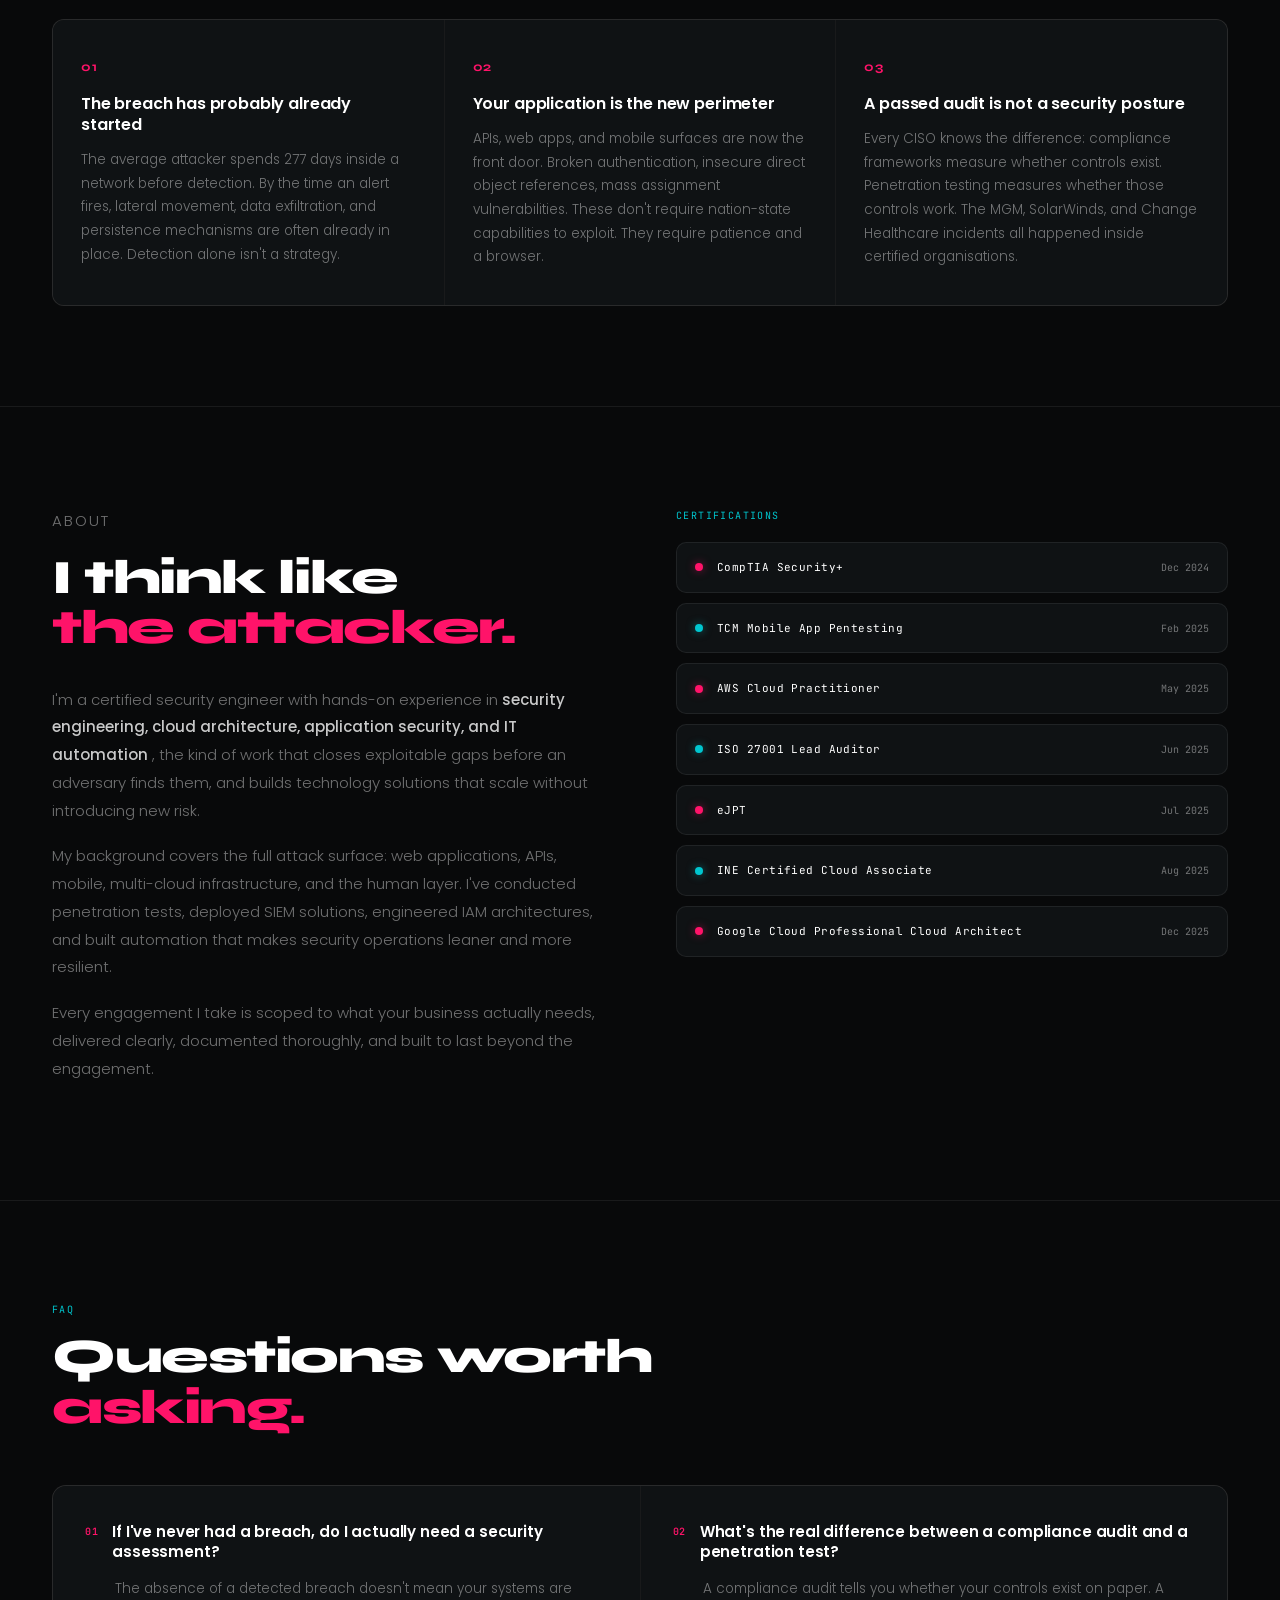
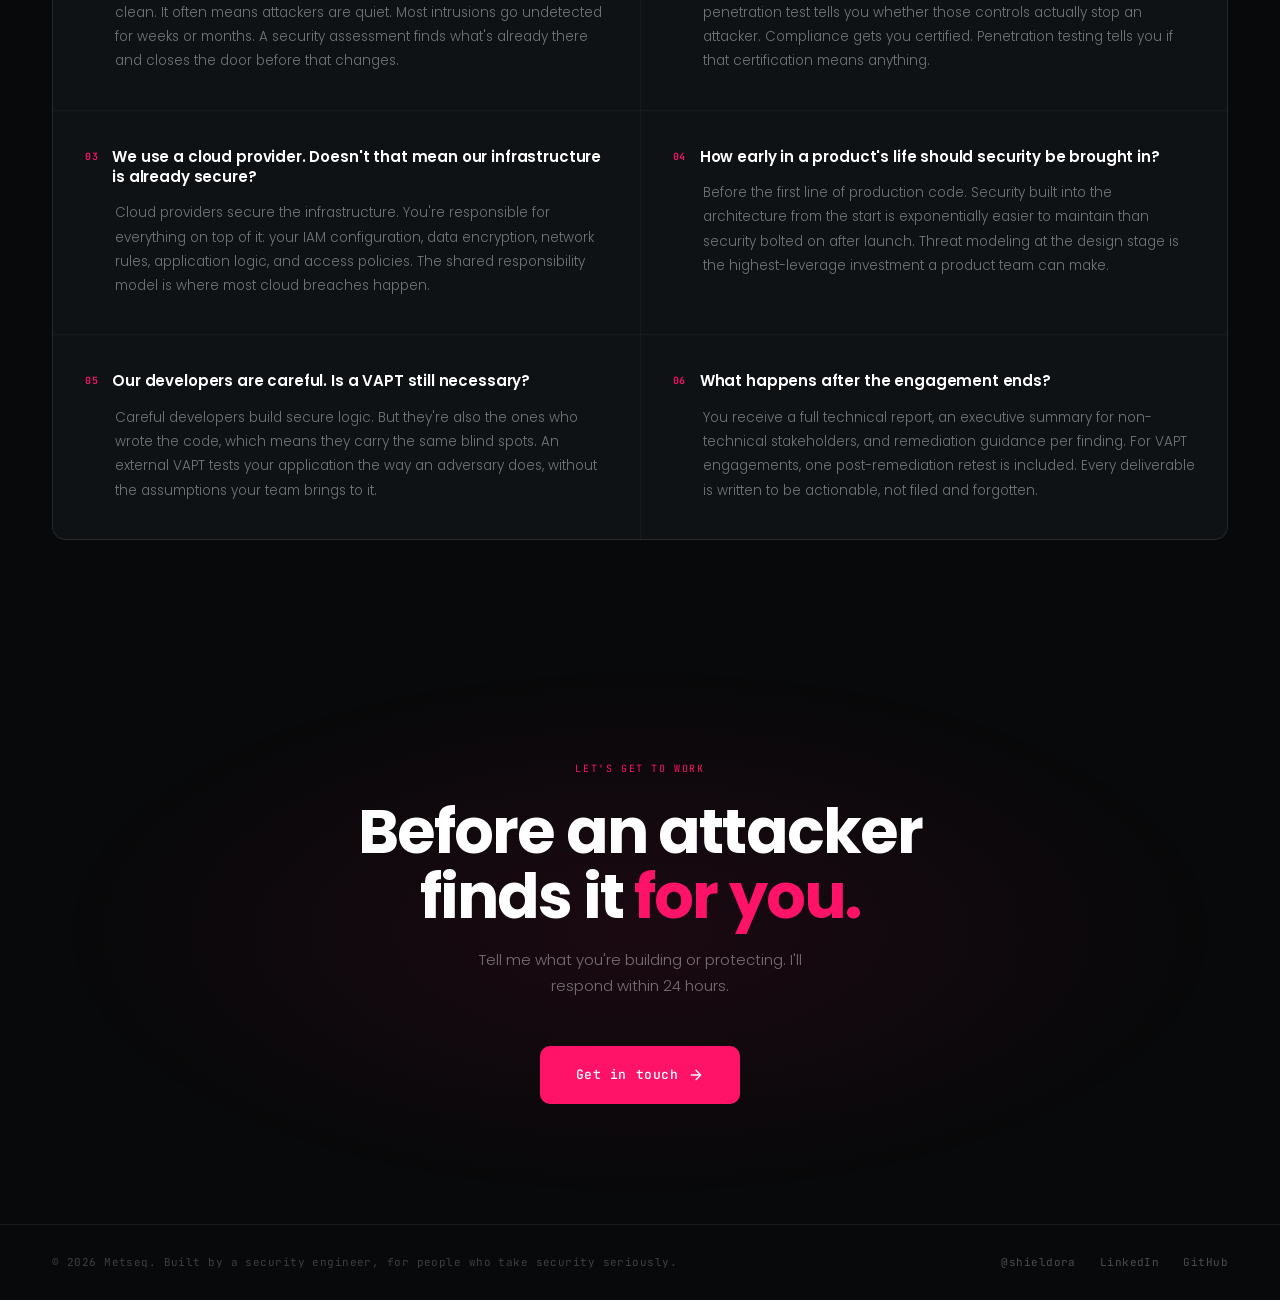
==== commit 3b85a046: "Create index.html" ====
--- a/index.html
+++ b/index.html
@@ -3,358 +3,1002 @@
 <head>
   <meta charset="UTF-8" />
   <meta name="viewport" content="width=device-width, initial-scale=1.0" />
-  <title>Metseq</title>
-  <link rel="stylesheet" href="style.css" />
-  <!--Onesignal-->
-  <script src="https://cdn.onesignal.com/sdks/web/v16/OneSignalSDK.page.js" defer></script>
-<script>
-  window.OneSignalDeferred = window.OneSignalDeferred || [];
-  OneSignalDeferred.push(function(OneSignal) {
-    OneSignal.init({
-      appId: "5a081ef0-310c-40fd-8c47-dc619d7aadcb",
-    });
-  });
-</script>
-  <!--End One signal-->
-
-
-<!-- Meta Pixel Code -->
-<script>
-!function(f,b,e,v,n,t,s)
-{if(f.fbq)return;n=f.fbq=function(){n.callMethod?
-n.callMethod.apply(n,arguments):n.queue.push(arguments)};
-if(!f._fbq)f._fbq=n;n.push=n;n.loaded=!0;n.version='2.0';
-n.queue=[];t=b.createElement(e);t.async=!0;
-t.src=v;s=b.getElementsByTagName(e)[0];
-s.parentNode.insertBefore(t,s)}(window, document,'script',
-'https://connect.facebook.net/en_US/fbevents.js');
-fbq('init', '1695702414251542');
-fbq('track', 'PageView');
-</script>
-<noscript><img height="1" width="1" style="display:none"
-src="https://www.facebook.com/tr?id=1695702414251542&ev=PageView&noscript=1"
-/></noscript>
-<!-- End Meta Pixel Code -->
+  <title>Metseq: Modern Technology Solution and Security</title>
+  <meta name="description" content="Modern Technology Solution and Security. Security engineering, cloud architecture, AppSec, and offensive security for companies that build security into everything they do." />
+  <link rel="preconnect" href="https://fonts.googleapis.com">
+  <link rel="preconnect" href="https://fonts.gstatic.com" crossorigin>
+  <link href="https://fonts.googleapis.com/css2?family=Syne:wght@400;500;600;700;800&family=Poppins:wght@300;400;500;600;700&family=JetBrains+Mono:wght@400;500&family=DM+Sans:opsz,wght@9..40,300;9..40,400;9..40,500&display=swap" rel="stylesheet">
+  <style>
+    *, *::before, *::after { box-sizing: border-box; margin: 0; padding: 0; }
+
+    :root {
+      --pink: #ff1369;
+      --cyan: #00c6cf;
+      --black: #08090a;
+      --black-2: #0f1214;
+      --black-3: #161b1e;
+      --white: #ffffff;
+      --muted: rgba(255,255,255,0.42);
+      --muted-2: rgba(255,255,255,0.16);
+      --border: rgba(255,255,255,0.07);
+      --font-head: 'Syne', sans-serif;
+      --font-pop: 'Poppins', sans-serif;
+      --font-body: 'DM Sans', sans-serif;
+      --font-mono: 'JetBrains Mono', monospace;
+    }
+
+    html { scroll-behavior: smooth; }
+
+    body {
+      background: var(--black);
+      color: var(--white);
+      font-family: var(--font-body);
+      font-size: 16px;
+      line-height: 1.7;
+      -webkit-font-smoothing: antialiased;
+      overflow-x: hidden;
+    }
+
+    /* ── NAV ── */
+    nav {
+      position: fixed;
+      top: 0; left: 0; right: 0;
+      z-index: 100;
+      display: flex;
+      align-items: center;
+      justify-content: space-between;
+      padding: 0 52px;
+      height: 64px;
+      border-bottom: 1px solid var(--border);
+      background: rgba(8,9,10,0.85);
+      backdrop-filter: blur(20px);
+    }
+
+    .nav-brand {
+      display: flex;
+      align-items: center;
+      gap: 10px;
+      text-decoration: none;
+    }
+
+    .nav-logo {
+      height: 32px;
+      width: auto;
+      display: block;
+    }
+
+    .nav-logo-text {
+      font-family: var(--font-head);
+      font-size: 17px;
+      font-weight: 800;
+      letter-spacing: -0.02em;
+      color: var(--white);
+    }
+
+    .nav-tagline {
+      font-family: var(--font-mono);
+      font-size: 9px;
+      letter-spacing: 0.06em;
+      color: rgba(255,255,255,0.28);
+      text-transform: uppercase;
+      display: none;
+    }
+
+    @media (min-width: 900px) { .nav-tagline { display: block; } }
+
+    .brand-pill {
+      height: 20px;
+      padding: 0 9px;
+      border-radius: 99px;
+      background: var(--pink);
+      font-family: var(--font-mono);
+      font-size: 8.5px;
+      font-weight: 500;
+      letter-spacing: 0.1em;
+      color: #fff;
+      display: flex;
+      align-items: center;
+      text-transform: uppercase;
+    }
+
+    .nav-links {
+      list-style: none;
+      display: flex;
+      gap: 32px;
+    }
+
+    .nav-links a {
+      font-family: var(--font-mono);
+      font-size: 12px;
+      letter-spacing: 0.04em;
+      color: var(--muted);
+      text-decoration: none;
+      transition: color 0.2s;
+    }
+
+    .nav-links a:hover { color: var(--white); }
+
+    .btn-nav {
+      font-family: var(--font-mono);
+      font-size: 12px;
+      font-weight: 500;
+      letter-spacing: 0.04em;
+      color: #fff;
+      background: var(--pink);
+      border: none;
+      border-radius: 7px;
+      padding: 10px 20px;
+      cursor: pointer;
+      text-decoration: none;
+      transition: opacity 0.2s, transform 0.15s;
+    }
+
+    .btn-nav:hover { opacity: 0.85; transform: translateY(-1px); }
+
+    /* ── HERO ── */
+    .hero {
+      position: relative;
+      min-height: 100vh;
+      display: flex;
+      align-items: center;
+      padding: 120px 52px 80px;
+      overflow: hidden;
+    }
+
+    .orb {
+      position: absolute;
+      border-radius: 50%;
+      filter: blur(110px);
+      pointer-events: none;
+    }
+
+    .orb-1 { width: 650px; height: 650px; top: -220px; left: -180px; background: rgba(255,19,105,0.12); }
+    .orb-2 { width: 500px; height: 500px; top: 60px; right: -160px; background: rgba(0,198,207,0.09); }
+    .orb-3 { width: 380px; height: 380px; bottom: -100px; left: 36%; background: rgba(255,19,105,0.06); }
+
+    .hero-inner {
+      position: relative;
+      z-index: 1;
+      max-width: 960px;
+    }
+
+    .hero-eyebrow {
+      display: inline-flex;
+      align-items: center;
+      gap: 10px;
+      font-family: var(--font-mono);
+      font-size: 11px;
+      letter-spacing: 0.1em;
+      text-transform: uppercase;
+      color: var(--cyan);
+      margin-bottom: 28px;
+      opacity: 0;
+      animation: fadeUp 0.7s ease forwards;
+    }
+
+    .hero-eyebrow::after {
+      content: '';
+      display: block;
+      width: 32px; height: 1px;
+      background: var(--cyan);
+    }
+
+    .hero-title {
+      font-family: var(--font-head);
+      font-size: clamp(50px, 8vw, 96px);
+      font-weight: 800;
+      line-height: 0.95;
+      letter-spacing: -0.038em;
+      color: var(--white);
+      margin-bottom: 32px;
+      opacity: 0;
+      animation: fadeUp 0.7s ease 0.1s forwards;
+    }
+
+    .t-pink { color: var(--pink); }
+    .t-cyan { color: var(--cyan); }
+    .t-outline {
+      color: transparent;
+      -webkit-text-stroke: 1.5px rgba(255,255,255,0.2);
+    }
+
+    .hero-desc {
+      font-family: var(--font-pop);
+      font-size: 17px;
+      font-weight: 300;
+      color: var(--muted);
+      max-width: 560px;
+      line-height: 1.82;
+      margin-bottom: 48px;
+      opacity: 0;
+      animation: fadeUp 0.7s ease 0.18s forwards;
+    }
+
+    .hero-desc strong { color: rgba(255,255,255,0.75); font-weight: 500; }
+
+    .hero-actions {
+      display: flex;
+      align-items: center;
+      gap: 20px;
+      flex-wrap: wrap;
+      opacity: 0;
+      animation: fadeUp 0.7s ease 0.26s forwards;
+    }
+
+    .btn-primary {
+      display: inline-flex;
+      align-items: center;
+      gap: 8px;
+      font-family: var(--font-mono);
+      font-size: 13px;
+      font-weight: 500;
+      letter-spacing: 0.03em;
+      color: #fff;
+      background: var(--pink);
+      border: none;
+      border-radius: 8px;
+      padding: 15px 28px;
+      cursor: pointer;
+      text-decoration: none;
+      transition: opacity 0.2s, transform 0.15s, box-shadow 0.25s;
+    }
+
+    .btn-primary:hover { opacity: 0.88; transform: translateY(-2px); box-shadow: 0 16px 48px rgba(255,19,105,0.3); }
+
+    .btn-ghost {
+      font-family: var(--font-mono);
+      font-size: 12px;
+      letter-spacing: 0.04em;
+      color: var(--muted);
+      text-decoration: none;
+      transition: color 0.2s;
+    }
+
+    .btn-ghost:hover { color: var(--white); }
+
+    /* ── BADGE STRIP ── */
+    .badge-strip {
+      position: relative;
+      z-index: 1;
+      display: flex;
+      flex-wrap: wrap;
+      gap: 8px;
+      padding: 28px 52px;
+      border-top: 1px solid var(--border);
+      border-bottom: 1px solid var(--border);
+      opacity: 0;
+      animation: fadeUp 0.7s ease 0.34s forwards;
+    }
+
+    .badge {
+      font-family: var(--font-mono);
+      font-size: 10px;
+      letter-spacing: 0.06em;
+      text-transform: uppercase;
+      padding: 6px 13px;
+      border-radius: 5px;
+      border: 1px solid var(--border);
+      color: var(--muted);
+      background: var(--black-2);
+      transition: border-color 0.2s, color 0.2s;
+    }
+
+    .badge:hover { border-color: var(--cyan); color: var(--cyan); }
+
+    /* ── COMPETENCY SECTION ── */
+    .competency {
+      padding: 100px 52px;
+      display: grid;
+      grid-template-columns: 1fr 1fr;
+      gap: 80px;
+      align-items: center;
+      border-bottom: 1px solid var(--border);
+    }
+
+    .comp-left .section-label { margin-bottom: 16px; }
+
+    .comp-title {
+      font-family: var(--font-head);
+      font-size: clamp(32px, 4vw, 52px);
+      font-weight: 800;
+      letter-spacing: -0.03em;
+      line-height: 1.04;
+      color: var(--white);
+      margin-bottom: 28px;
+    }
+
+    .comp-title .accent { color: var(--pink); }
+
+    .comp-body {
+      font-family: var(--font-pop);
+      font-size: 15px;
+      font-weight: 300;
+      color: var(--muted);
+      line-height: 1.85;
+      margin-bottom: 16px;
+    }
+
+    .comp-body strong { color: rgba(255,255,255,0.78); font-weight: 500; }
+
+    .comp-right {
+      display: grid;
+      grid-template-columns: 1fr 1fr;
+      gap: 12px;
+    }
+
+    .comp-card {
+      background: var(--black-2);
+      border: 1px solid var(--border);
+      border-radius: 12px;
+      padding: 22px 20px;
+      transition: border-color 0.2s, background 0.2s;
+    }
+
+    .comp-card:hover { border-color: rgba(255,19,105,0.35); background: var(--black-3); }
+
+    .comp-card:first-child {
+      grid-column: span 2;
+      background: linear-gradient(135deg, rgba(255,19,105,0.1), rgba(0,198,207,0.08));
+      border-color: rgba(255,19,105,0.2);
+    }
+
+    .comp-num {
+      font-family: var(--font-head);
+      font-size: 38px;
+      font-weight: 800;
+      letter-spacing: -0.04em;
+      line-height: 1;
+      margin-bottom: 4px;
+    }
+
+    .comp-num.pink { color: var(--pink); }
+    .comp-num.cyan { color: var(--cyan); }
+    .comp-num.white { color: var(--white); }
+
+    .comp-lbl {
+      font-family: var(--font-mono);
+      font-size: 10px;
+      letter-spacing: 0.1em;
+      text-transform: uppercase;
+      color: var(--muted);
+    }
+
+    /* ── DEVSECOPS BANNER ── */
+    .devsecops {
+      padding: 80px 52px;
+      border-bottom: 1px solid var(--border);
+      position: relative;
+      overflow: hidden;
+    }
+
+    .devsecops::before {
+      content: '';
+      position: absolute;
+      inset: 0;
+      background: linear-gradient(135deg, rgba(0,198,207,0.04) 0%, transparent 60%);
+      pointer-events: none;
+    }
+
+    .devsecops-inner {
+      max-width: 860px;
+    }
+
+    .devsecops-tag {
+      font-family: var(--font-mono);
+      font-size: 10px;
+      letter-spacing: 0.14em;
+      text-transform: uppercase;
+      color: var(--cyan);
+      margin-bottom: 16px;
+    }
+
+    .devsecops-title {
+      font-family: var(--font-pop);
+      font-size: clamp(22px, 3vw, 34px);
+      font-weight: 600;
+      letter-spacing: -0.02em;
+      color: var(--white);
+      line-height: 1.25;
+      margin-bottom: 20px;
+    }
+
+    .devsecops-body {
+      font-family: var(--font-pop);
+      font-size: 15px;
+      font-weight: 300;
+      color: var(--muted);
+      line-height: 1.85;
+      max-width: 720px;
+    }
+
+    .devsecops-body strong { color: rgba(255,255,255,0.72); font-weight: 500; }
+
+    .devsecops-pills {
+      display: flex;
+      flex-wrap: wrap;
+      gap: 10px;
+      margin-top: 28px;
+    }
+
+    .ds-pill {
+      font-family: var(--font-mono);
+      font-size: 10px;
+      letter-spacing: 0.07em;
+      text-transform: uppercase;
+      padding: 7px 14px;
+      border-radius: 6px;
+      border: 1px solid rgba(0,198,207,0.25);
+      color: var(--cyan);
+      background: rgba(0,198,207,0.06);
+    }
+
+    /* ── SECTION ── */
+    section { position: relative; z-index: 1; padding: 100px 52px; }
+
+    .section-header { display: flex; align-items: flex-end; justify-content: space-between; margin-bottom: 52px; gap: 32px; }
+
+    .section-label {
+      font-family: var(--font-mono);
+      font-size: 10px;
+      letter-spacing: 0.14em;
+      text-transform: uppercase;
+      color: var(--cyan);
+      margin-bottom: 14px;
+    }
+
+    .section-title {
+      font-family: var(--font-head);
+      font-size: clamp(30px, 4vw, 48px);
+      font-weight: 800;
+      letter-spacing: -0.03em;
+      color: var(--white);
+      line-height: 1.05;
+    }
+
+    .section-title .accent { color: var(--pink); }
+    .section-sub { font-family: var(--font-pop); font-size: 14px; font-weight: 300; color: var(--muted); max-width: 240px; text-align: right; line-height: 1.65; }
+
+    /* ── SERVICES GRID: 5 cards, 3+2 layout ── */
+    .services-grid {
+      display: grid;
+      grid-template-columns: repeat(6, 1fr);
+      gap: 2px;
+      background: rgba(255,255,255,0.05);
+      border-radius: 14px;
+      overflow: hidden;
+      border: 1px solid var(--border);
+    }
+
+    .service-card {
+      padding: 34px 28px;
+      display: flex;
+      flex-direction: column;
+      gap: 12px;
+      transition: transform 0.22s, filter 0.22s;
+      cursor: default;
+      position: relative;
+      z-index: 1;
+    }
+
+    /* Row 1: 3 cards each span 2 of 6 cols */
+    .service-card:nth-child(1),
+    .service-card:nth-child(2),
+    .service-card:nth-child(3) { grid-column: span 2; }
+
+    /* Row 2: 1 card spans all 6 cols */
+    .service-card:nth-child(4) { grid-column: span 6; }
+
+    .service-card:hover { transform: scale(1.016); filter: brightness(1.08); z-index: 2; }
+
+    .sc-pink  { background: var(--pink); }
+    .sc-black { background: var(--black-2); }
+    .sc-cyan  { background: var(--cyan); }
+    .sc-white { background: var(--white); }
+
+    /* black text on pink */
+    .sc-pink .s-type { color: rgba(0,0,0,0.5); }
+    .sc-pink .s-name { color: #000; }
+    .sc-pink .s-desc { color: rgba(0,0,0,0.68); }
+    .sc-pink .s-dur  { color: rgba(0,0,0,0.35); border-color: rgba(0,0,0,0.12); }
+    .sc-pink .s-icon { background: rgba(0,0,0,0.1); border-color: rgba(0,0,0,0.15); }
+    .sc-pink .s-icon svg { stroke: #000; }
+
+    /* white text on black */
+    .sc-black .s-type { color: rgba(255,255,255,0.38); }
+    .sc-black .s-name { color: #fff; }
+    .sc-black .s-desc { color: rgba(255,255,255,0.55); }
+    .sc-black .s-dur  { color: rgba(255,255,255,0.22); border-color: rgba(255,255,255,0.08); }
+    .sc-black .s-icon { background: rgba(255,255,255,0.06); border-color: rgba(255,255,255,0.1); }
+    .sc-black .s-icon svg { stroke: rgba(255,255,255,0.65); }
+
+    /* dark text on cyan */
+    .sc-cyan .s-type { color: rgba(0,40,50,0.6); }
+    .sc-cyan .s-name { color: #001a1f; }
+    .sc-cyan .s-desc { color: rgba(0,40,50,0.72); }
+    .sc-cyan .s-dur  { color: rgba(0,40,50,0.4); border-color: rgba(0,40,50,0.15); }
+    .sc-cyan .s-icon { background: rgba(0,0,0,0.1); border-color: rgba(0,0,0,0.14); }
+    .sc-cyan .s-icon svg { stroke: #001a1f; }
+
+    /* dark text on white */
+    .sc-white .s-type { color: #999; }
+    .sc-white .s-name { color: #0a0a0a; }
+    .sc-white .s-desc { color: #555; }
+    .sc-white .s-dur  { color: #bbb; border-color: #e5e5e5; }
+    .sc-white .s-icon { background: #f2f2f2; border-color: #e0e0e0; }
+    .sc-white .s-icon svg { stroke: #222; }
+
+    .s-icon { width: 38px; height: 38px; border-radius: 9px; display: flex; align-items: center; justify-content: center; flex-shrink: 0; border: 1px solid transparent; }
+    .s-icon svg { width: 18px; height: 18px; fill: none; stroke-width: 1.5; stroke-linecap: round; stroke-linejoin: round; }
+    .s-type { font-family: var(--font-mono); font-size: 9.5px; letter-spacing: 0.1em; text-transform: uppercase; }
+    .s-name { font-family: var(--font-head); font-size: 15.5px; font-weight: 700; letter-spacing: -0.015em; line-height: 1.2; }
+    .s-desc { font-family: var(--font-pop); font-size: 13px; font-weight: 300; line-height: 1.72; flex: 1; }
+    .s-dur  { font-family: var(--font-mono); font-size: 10px; letter-spacing: 0.04em; padding-top: 12px; border-top: 1px solid transparent; }
+
+    /* ── WHY SECURITY SECTION ── */
+    .why-security {
+      padding: 100px 52px;
+      border-top: 1px solid var(--border);
+      border-bottom: 1px solid var(--border);
+    }
+
+    .why-grid {
+      display: grid;
+      grid-template-columns: repeat(3, 1fr);
+      gap: 1px;
+      background: var(--border);
+      border: 1px solid var(--border);
+      border-radius: 12px;
+      overflow: hidden;
+      margin-top: 52px;
+    }
+
+    .why-card {
+      background: var(--black-2);
+      padding: 36px 28px;
+      transition: background 0.2s;
+    }
+
+    .why-card:hover { background: var(--black-3); }
+
+    .why-num {
+      font-family: var(--font-head);
+      font-size: 13px;
+      font-weight: 700;
+      color: var(--pink);
+      margin-bottom: 16px;
+      letter-spacing: 0.05em;
+    }
+
+    .why-title {
+      font-family: var(--font-pop);
+      font-size: 16px;
+      font-weight: 600;
+      color: var(--white);
+      letter-spacing: -0.01em;
+      line-height: 1.3;
+      margin-bottom: 12px;
+    }
+
+    .why-body {
+      font-family: var(--font-pop);
+      font-size: 13.5px;
+      font-weight: 300;
+      color: var(--muted);
+      line-height: 1.75;
+    }
+
+    /* ── ABOUT ── */
+    .about-grid { display: grid; grid-template-columns: 1fr 1fr; gap: 72px; align-items: start; }
+
+    .about-left p {
+      font-family: var(--font-pop);
+      font-size: 15px;
+      font-weight: 300;
+      color: var(--muted);
+      line-height: 1.85;
+      margin-bottom: 18px;
+    }
+
+    .about-left p strong { color: rgba(255,255,255,0.78); font-weight: 500; }
+
+    .about-right { display: flex; flex-direction: column; gap: 10px; }
+
+    .cert-card { display: flex; align-items: center; gap: 14px; padding: 15px 18px; border-radius: 10px; background: var(--black-2); border: 1px solid var(--border); transition: border-color 0.2s; }
+    .cert-card:hover { border-color: var(--pink); }
+
+    .cert-dot { width: 8px; height: 8px; border-radius: 50%; flex-shrink: 0; }
+    .cert-dot.pink { background: var(--pink); box-shadow: 0 0 8px rgba(255,19,105,0.5); }
+    .cert-dot.cyan { background: var(--cyan); box-shadow: 0 0 8px rgba(0,198,207,0.5); }
+
+    .cert-name { font-family: var(--font-mono); font-size: 11px; letter-spacing: 0.04em; color: var(--white); }
+    .cert-year { margin-left: auto; font-family: var(--font-mono); font-size: 10px; color: var(--muted); }
+
+    /* ── FAQ ── */
+    .faq-section { padding: 100px 52px; border-top: 1px solid var(--border); }
+
+    .faq-grid {
+      display: grid;
+      grid-template-columns: 1fr 1fr;
+      gap: 1px;
+      background: var(--border);
+      border: 1px solid var(--border);
+      border-radius: 14px;
+      overflow: hidden;
+      margin-top: 52px;
+    }
+
+    .faq-item {
+      background: var(--black-2);
+      padding: 36px 32px;
+      transition: background 0.2s;
+      cursor: pointer;
+    }
+
+    .faq-item:hover { background: var(--black-3); }
+
+    .faq-q {
+      font-family: var(--font-pop);
+      font-size: 15px;
+      font-weight: 600;
+      color: var(--white);
+      letter-spacing: -0.01em;
+      line-height: 1.35;
+      margin-bottom: 14px;
+      display: flex;
+      gap: 14px;
+      align-items: flex-start;
+    }
+
+    .faq-q::before {
+      content: attr(data-n);
+      font-family: var(--font-mono);
+      font-size: 10px;
+      color: var(--pink);
+      flex-shrink: 0;
+      margin-top: 3px;
+      letter-spacing: 0.06em;
+    }
+
+    .faq-a {
+      font-family: var(--font-pop);
+      font-size: 13.5px;
+      font-weight: 300;
+      color: var(--muted);
+      line-height: 1.8;
+      padding-left: 30px;
+    }
+
+    /* ── CTA ── */
+    .cta-section { padding: 120px 52px; text-align: center; position: relative; overflow: hidden; }
+    .cta-section::before { content: ''; position: absolute; inset: 0; background: radial-gradient(ellipse 65% 65% at 50% 50%, rgba(255,19,105,0.08) 0%, transparent 70%); pointer-events: none; }
+
+    .cta-label { font-family: var(--font-mono); font-size: 10px; letter-spacing: 0.16em; text-transform: uppercase; color: var(--pink); margin-bottom: 22px; }
+
+    .cta-title {
+      font-family: var(--font-pop);
+      font-size: clamp(36px, 5vw, 62px);
+      font-weight: 700;
+      letter-spacing: -0.03em;
+      line-height: 1.05;
+      color: var(--white);
+      max-width: 680px;
+      margin: 0 auto 18px;
+    }
+
+    .cta-sub { font-family: var(--font-pop); font-size: 15px; font-weight: 300; color: var(--muted); max-width: 380px; margin: 0 auto 48px; }
+
+    .btn-cta-lg { display: inline-flex; align-items: center; gap: 10px; font-family: var(--font-mono); font-size: 13px; font-weight: 500; letter-spacing: 0.04em; color: #fff; background: var(--pink); border: none; border-radius: 10px; padding: 18px 36px; cursor: pointer; text-decoration: none; transition: opacity 0.2s, transform 0.18s, box-shadow 0.25s; }
+    .btn-cta-lg:hover { opacity: 0.88; transform: translateY(-3px); box-shadow: 0 20px 60px rgba(255,19,105,0.28); }
+    .btn-cta-lg svg { width: 16px; height: 16px; stroke: currentColor; fill: none; stroke-width: 2; stroke-linecap: round; stroke-linejoin: round; }
+
+    /* ── FOOTER ── */
+    footer { border-top: 1px solid var(--border); padding: 28px 52px; display: flex; align-items: center; justify-content: space-between; }
+    .foot-left { font-family: var(--font-mono); font-size: 11px; color: rgba(255,255,255,0.22); letter-spacing: 0.04em; }
+    .foot-right { display: flex; gap: 24px; }
+    .foot-right a { font-family: var(--font-mono); font-size: 11px; letter-spacing: 0.04em; color: rgba(255,255,255,0.28); text-decoration: none; transition: color 0.2s; }
+    .foot-right a:hover { color: var(--pink); }
+
+    /* ── ANIMATIONS ── */
+    @keyframes fadeUp {
+      from { opacity: 0; transform: translateY(20px); }
+      to   { opacity: 1; transform: translateY(0); }
+    }
+
+    .reveal { opacity: 0; transform: translateY(22px); transition: opacity 0.65s ease, transform 0.65s ease; }
+    .reveal.visible { opacity: 1; transform: translateY(0); }
+
+    /* ── RESPONSIVE ── */
+    @media (max-width: 1024px) {
+      .competency { grid-template-columns: 1fr; gap: 48px; }
+      .comp-right { grid-template-columns: repeat(3, 1fr); }
+      .comp-card:first-child { grid-column: span 3; }
+    }
+
+    @media (max-width: 960px) {
+      nav { padding: 0 24px; }
+      .nav-links { display: none; }
+      .hero { padding: 100px 24px 60px; }
+      .badge-strip { padding: 24px; }
+      section { padding: 72px 24px; }
+      .competency { padding: 72px 24px; }
+      .devsecops { padding: 60px 24px; }
+      .why-security { padding: 72px 24px; }
+      .faq-section { padding: 72px 24px; }
+      .services-grid { grid-template-columns: 1fr 1fr; }
+      .service-card:nth-child(n) { grid-column: span 1; }
+      .service-card:nth-child(4) { grid-column: span 2; }
+      .why-grid { grid-template-columns: 1fr; }
+      .about-grid { grid-template-columns: 1fr; gap: 48px; }
+      .faq-grid { grid-template-columns: 1fr; }
+      .section-header { flex-direction: column; align-items: flex-start; }
+      .section-sub { text-align: left; max-width: 100%; }
+      .cta-section { padding: 80px 24px; }
+      footer { padding: 24px; flex-direction: column; gap: 14px; text-align: center; }
+    }
+
+    @media (max-width: 560px) {
+      .services-grid { grid-template-columns: 1fr; }
+      .hero-title { font-size: 44px; }
+      .comp-right { grid-template-columns: 1fr 1fr; }
+      .comp-card:first-child { grid-column: span 2; }
+    }
+  </style>
 </head>
 <body>
 
-  <!-- HEADER -->
-  <header class="header" id="top">
-    <div class="nav-container">
-      <a href="/" class="logo-link">
-        <img src="./images/metseq_logodark.png" alt="logo" class="logo">
-      </a>
-
-      <nav>
-        <ul class="nav-links">
-          <li><a href="/met">Home</a></li>
-          <li><a href="#services">Services</a></li>
-          <li><a href="https://forms.zohopublic.com/amarismet1/form/Requestacallback/formperma/AwMfyUs2xkZwPQooG8F6fjPX1EoIVQbbxq2AR18FlzU" target="_blank" rel="noopener">Contact</a></li>
-        </ul>
-      </nav>
+  <!-- NAV -->
+  <nav>
+    <a href="#" class="nav-brand">
+      <img src="./images/metseq_logodark.png"" alt="Metseq" class="nav-logo">
+      <!--<span class="nav-tagline">Modern Technology Solution and Security</span>-->
+      <span class="brand-pill">Available</span>
+    </a>
+    <ul class="nav-links">
+      <li><a href="#services">services</a></li>
+      <li><a href="#about">about</a></li>
+      <li><a href="#faq">faq</a></li>
+    </ul>
+    <a href="https://forms.zohopublic.com/amarismet1/form/Requestacallback/formperma/AwMfyUs2xkZwPQooG8F6fjPX1EoIVQbbxq2AR18FlzU" class="btn-nav">Get in touch ↗</a>
+  </nav>
+
+  <!-- HERO -->
+  <div class="hero">
+    <div class="orb orb-1"></div>
+    <div class="orb orb-2"></div>
+    <div class="orb orb-3"></div>
+    <div class="hero-inner">
+      <p class="hero-eyebrow">Offensive Security · Security Engineering · Application Security · IT Support & Automation</p>
+      <h1 class="hero-title">
+        Attackers don't<br>
+        <span class="t-outline">wait for you</span><br>
+        <span class="t-pink">to be ready.</span>
+      </h1>
+      <p class="hero-desc">
+        I'm a security engineer currently working at a Texas-based <strong>Managed Security Service Provider (MSSP)</strong>, specialising in <strong>Offensive Security, Security Engineering, Cloud Architecture, and Application Security.</strong> Outside of that, I take on focused engagements, bringing enterprise-grade security thinking to businesses of every size.
+      </p>
+      <div class="hero-actions">
+        <a href="https://forms.zohopublic.com/amarismet1/form/Requestacallback/formperma/AwMfyUs2xkZwPQooG8F6fjPX1EoIVQbbxq2AR18FlzU" class="btn-primary">
+          Get in touch
+          <svg viewBox="0 0 24 24" style="width:15px;height:15px;stroke:currentColor;fill:none;stroke-width:2;stroke-linecap:round;stroke-linejoin:round;"><path d="M5 12h14M12 5l7 7-7 7"/></svg>
+        </a>
+        <a href="#services" class="btn-ghost">See what I do →</a>
+      </div>
     </div>
-  </header>
-
-  <!-- HERO -->
-  <section class="hero" id="hero">
-    <div class="container hero-grid">
-      <div class="hero-left">
-        <p class="hero-sub">Power your business with technology</p>
-        <h1 class="hero-title">Build, scale, and<br>engage your digital<br>presence effectively</h1>
-        <img src="./images/thump.gif" alt="Get Started"><br>
-        <a href="#services" class="btn-primary">View All Services</a>
-      </div>
-
-      <div class="hero-right">
-        <img src="./images/gshadedeveloper1.png" alt="hero illustration">
-      </div>
+  </div>
+
+  <!-- BADGE STRIP -->
+  <div class="badge-strip">
+    <span class="badge">Google Cloud Professional Cloud Architect</span>
+    <span class="badge">INE Certified Cloud Associate</span>
+    <span class="badge">TCM Mobile Pentesting</span>
+    <span class="badge">CompTIA Security+</span>
+    <span class="badge">ISO 27001 Lead Auditor</span>
+    <span class="badge">eJPT</span>
+    <span class="badge">AWS Cloud Practitioner</span>
+    <span class="badge">APIsec University Ambassador</span>
+  </div>
+
+  <!-- COMPETENCY -->
+  <div class="competency reveal">
+    <div class="comp-left">
+      <h2 class="comp-title">The difference between<br>a breach and a<br><span class="accent">near-miss is intent.</span></h2>
+      <p class="comp-body">Security isn't a product you buy. It's a discipline you build. I approach every engagement by thinking through the adversary's lens first: <strong>mapping exposure, identifying exploitable paths, and engineering controls that hold under real pressure</strong>, not just audit conditions.</p>
+      <p class="comp-body">Most breaches aren't sophisticated. They exploit the gaps organisations already know about but haven't closed. Closing those gaps thoroughly and without disrupting your operations is the work.</p>
+    </div>
+    <div class="comp-right">
+      <div class="comp-card">
+        <div class="comp-num cyan">89%</div>
+        <div class="comp-lbl">of cyberattacks in 2023 began with a phishing email</div>
+      </div>
+      <div class="comp-card">
+        <div class="comp-num pink">$4.88M</div>
+        <div class="comp-lbl">Average financial impact per breach (IBM 2024)</div>
+      </div>
+      <div class="comp-card">
+        <div class="comp-num white">277</div>
+        <div class="comp-lbl">Days avg. to identify a breach</div>
+      </div>
+      <div class="comp-card">
+        <div class="comp-num pink">60%</div>
+        <div class="comp-lbl">Security ops overhead cut via automation</div>
+      </div>
+    </div>
+  </div>
+
+  <!-- SERVICES -->
+  <section id="services">
+    <div class="section-header reveal">
+      <div>
+        <p class="section-label">Services</p>
+        <h2 class="section-title">Four disciplines.<br><span class="accent">One contact.</span></h2>
+      </div>
+      <p class="section-sub">Scoped, documented, and handed off with clarity every time.</p>
+    </div>
+
+    <div class="services-grid reveal">
+
+      <div class="service-card sc-pink">
+        <div class="s-icon"><svg viewBox="0 0 24 24"><path d="M12 22s8-4 8-10V5l-8-3-8 3v7c0 6 8 10 8 10z"/></svg></div>
+        <p class="s-type">Security · AppSec</p>
+        <p class="s-name">Application Security Testing &amp; VAPT</p>
+        <p class="s-desc">Scoped penetration test across web, API, or mobile. Manual testing aligned to OWASP with proof-of-concept documentation, severity-rated findings, and one post-remediation retest.</p>
+        <p class="s-dur">⏱ 3–4 weeks · ideal for pre-launch or compliance readiness</p>
+      </div>
+
+      <div class="service-card sc-black">
+        <div class="s-icon"><svg viewBox="0 0 24 24"><circle cx="12" cy="8" r="4"/><path d="M4 20c0-4 3.6-7 8-7s8 3 8 7"/><path d="M18 8l2 2-2 2"/></svg></div>
+        <p class="s-type">Security · Human Risk</p>
+        <p class="s-name">Social Engineering Assessment</p>
+        <p class="s-desc">Controlled phishing simulations with pretexting tailored to your org. Click rate, credential submission, and department-level behavior analysis with actionable awareness recommendations.</p>
+        <p class="s-dur">⏱ 2–3 weeks including planning, execution, and reporting</p>
+      </div>
+
+      <div class="service-card sc-cyan">
+        <div class="s-icon"><svg viewBox="0 0 24 24"><path d="M18 10h-1.3A6 6 0 1 0 9 17H18a4 4 0 0 0 0-8z"/></svg></div>
+        <p class="s-type">Security · Cloud</p>
+        <p class="s-name">Security Engineering &amp; Cloud Security</p>
+        <p class="s-desc">Multi-cloud assessment across GCP and AWS. IAM, networking, logging, SIEM deployment, tool integration, patch management automation, and SOC process engineering with runbook documentation.</p>
+        <p class="s-dur">⏱ Scoped per project or ongoing retainer</p>
+      </div>
+
+      <div class="service-card sc-white" style="grid-column: span 6; display: grid; grid-template-columns: 1fr 1fr; gap: 28px; align-items: start;">
+        <div>
+          <div class="s-icon"><svg viewBox="0 0 24 24"><path d="M2 3h6a4 4 0 0 1 4 4v14a3 3 0 0 0-3-3H2z"/><path d="M22 3h-6a4 4 0 0 0-4 4v14a3 3 0 0 1 3-3h7z"/></svg></div>
+          <p class="s-type" style="margin-top:12px;">Technology · EdTech</p>
+          <p class="s-name">Learning Management System</p>
+        </div>
+        <div style="display:flex;flex-direction:column;gap:12px;padding-top:4px;">
+          <p class="s-desc">Intuitive LMS platforms for corporate training and skill development with security baked in from day one: authentication, RBAC, patch management, and access control policies as standard.</p>
+          <p class="s-dur">⏱ 2–4 weeks depending on scope</p>
+        </div>
+      </div>
+
     </div>
   </section>
 
-  <!-- UNIQUE SECTION -->
-  <section class="unique" id="unique">
-    <div class="container unique-grid">
-      <div class="unique-text">
-        <h1 class="unique-title">Why we are unique</h1>
-        <p>Our services are tailored to deliver effective, customized solutions that align with each client’s specific goals and challenges.</p>
-       <br>
-        <p>Our team of experienced professionals is committed to helping clients succeed through innovation, reliability, and ongoing support that ensures long-term growth.
-</p>
-
-      </div>
-
-      <div class="unique-img">
-        <img src="./images/gdeveloper2.png" alt="unique illustration">
+  <!-- WHY SECURITY MATTERS -->
+  <div class="why-security reveal">
+    <p class="section-label">Why it matters</p>
+    <h2 class="section-title">Security isn't a<br>luxury. It never <span class="accent">was.</span></h2>
+    <p style="font-family:var(--font-pop);font-size:15px;font-weight:300;color:var(--muted);max-width:640px;line-height:1.85;margin-top:16px;">The notion that serious security is only for large organisations is exactly what attackers count on. SMBs are targeted precisely because they're assumed to be unprotected. The technology and the expertise to change that exist. They just need to be deployed properly.</p>
+
+    <div class="why-grid">
+      <div class="why-card">
+        <p class="why-num">01</p>
+        <p class="why-title">The breach has probably already started</p>
+        <p class="why-body">The average attacker spends 277 days inside a network before detection. By the time an alert fires, lateral movement, data exfiltration, and persistence mechanisms are often already in place. Detection alone isn't a strategy.</p>
+      </div>
+      <div class="why-card">
+        <p class="why-num">02</p>
+        <p class="why-title">Your application is the new perimeter</p>
+        <p class="why-body">APIs, web apps, and mobile surfaces are now the front door. Broken authentication, insecure direct object references, mass assignment vulnerabilities. These don't require nation-state capabilities to exploit. They require patience and a browser.</p>
+      </div>
+      <div class="why-card">
+        <p class="why-num">03</p>
+        <p class="why-title">A passed audit is not a security posture</p>
+        <p class="why-body">Every CISO knows the difference: compliance frameworks measure whether controls exist. Penetration testing measures whether those controls work. The MGM, SolarWinds, and Change Healthcare incidents all happened inside certified organisations.</p>
+      </div>
+    </div>
+  </div>
+
+  <!-- ABOUT -->
+  <section id="about">
+    <div class="about-grid">
+      <div class="about-left reveal">
+        <p class="section-label">About</p>
+        <h2 class="section-title" style="margin-bottom:32px;">I think like<br><span class="accent">the attacker.</span></h2>
+        <p>I'm a certified security engineer with hands-on experience in <strong>security engineering, cloud architecture, application security, and IT automation</strong> , the kind of work that closes exploitable gaps before an adversary finds them, and builds technology solutions that scale without introducing new risk.</p>
+        <p>My background covers the full attack surface: web applications, APIs, mobile, multi-cloud infrastructure, and the human layer. I've conducted penetration tests, deployed SIEM solutions, engineered IAM architectures, and built automation that makes security operations leaner and more resilient.</p>
+        <p>Every engagement I take is scoped to what your business actually needs, delivered clearly, documented thoroughly, and built to last beyond the engagement.</p>
+      </div>
+      <div class="about-right reveal">
+        <p class="section-label" style="margin-bottom:8px;">Certifications</p>
+        <div class="cert-card"><span class="cert-dot pink"></span><span class="cert-name">CompTIA Security+</span><span class="cert-year">Dec 2024</span></div>
+        <div class="cert-card"><span class="cert-dot cyan"></span><span class="cert-name">TCM Mobile App Pentesting</span><span class="cert-year">Feb 2025</span></div>
+        <div class="cert-card"><span class="cert-dot pink"></span><span class="cert-name">AWS Cloud Practitioner</span><span class="cert-year">May 2025</span></div>
+        <div class="cert-card"><span class="cert-dot cyan"></span><span class="cert-name">ISO 27001 Lead Auditor</span><span class="cert-year">Jun 2025</span></div>
+        <div class="cert-card"><span class="cert-dot pink"></span><span class="cert-name">eJPT</span><span class="cert-year">Jul 2025</span></div>
+        <div class="cert-card"><span class="cert-dot cyan"></span><span class="cert-name">INE Certified Cloud Associate</span><span class="cert-year">Aug 2025</span></div>
+        <div class="cert-card"><span class="cert-dot pink"></span><span class="cert-name">Google Cloud Professional Cloud Architect</span><span class="cert-year">Dec 2025</span></div>
       </div>
     </div>
   </section>
 
-  <!-- SERVICES -->
-<section class="services" id="services">
-  <div class="container">
-
-    <!-- services intro 2 columns -->
-    <div class="services-intro-grid">
+  <!-- FAQ -->
+  <section class="faq-section" id="faq">
+    <div class="section-header reveal">
       <div>
-        <p>Our experience and approach ensure cost-effective solutions that deliver real value and align with your business needs.</p>
-      </div>
-      <div>
-        <h2>We ensure every business receives seamless, hassle-free technology solutions that drive efficiency and growth.</h2>
+        <p class="section-label">FAQ</p>
+        <h2 class="section-title">Questions worth<br><span class="accent">asking.</span></h2>
       </div>
     </div>
 
-    <!-- services 4 columns -->
-    <div class="services-grid">
-
-      <div class="service-card sc-red">
-        <img src="./images/Domain&Hosting.jpg" class="service-img">
-        <h3>IT Support & Automation</h3>
-        <p>We Deliver responsive technical assistance and system maintenance to keep your business operations running efficiently. We help with software setup, email and hosting configuration, and general tech support to ensure smooth day-to-day performance.</p>
-        <a href="https://forms.zohopublic.com/amarismet1/form/Requestacallback/formperma/AwMfyUs2xkZwPQooG8F6fjPX1EoIVQbbxq2AR18FlzU" target="_blank" rel="noopener" class="btn-dark">Get started</a>
-        <!-- <button class="btn-dark" id="openModal">Get started ↗</button> -->
-
-      </div>
-
-      <div class="service-card sc-dark">
-        <img src="./images/LearningManagementSystem.jpg" class="service-img">
-        <h3>Learning Management System</h3>
-        <p>Empower your learners and teams with an intuitive Learning Management System that simplifies training, tracking, and skill development. We deliver user-friendly platforms that support growth and continuous learning.</p>
-       <a href="https://forms.zohopublic.com/amarismet1/form/Requestacallback/formperma/AwMfyUs2xkZwPQooG8F6fjPX1EoIVQbbxq2AR18FlzU" target="_blank" rel="noopener" class="btn-dark-light">Get started</a>
-
-         <!-- <button class="btn-dark-light" id="openModal">Get started ↗</button> -->
-      </div>
-
-      <div class="service-card sc-white">
-        <img src="./images/WebsiteDesign.jpg" class="service-img">
-        <h3>Website Design</h3>
-        <p>We design and develop professional business websites, e-commerce stores, NGO platforms, and information portals that align with your brand and goals. Our websites are optimized for performance, usability, and engagement.</p>
-       <a href="https://forms.zohopublic.com/amarismet1/form/Requestacallback/formperma/AwMfyUs2xkZwPQooG8F6fjPX1EoIVQbbxq2AR18FlzU" target="_blank" rel="noopener" class="btn-dark">Get started</a>
-
-         <!-- <button class="btn-dark" id="openModal">Get started ↗</button> -->
-      </div>
-
-      <div class="service-card sc-cyan">
-        <img src="./images/eCommerce.jpg" class="service-img">
-        <h3>E-commerce Solution</h3>
-        <p>Enhance your online business with scalable e-commerce solutions built for growth and customer satisfaction. We provide complete setup, integration, and maintenance to ensure smooth and secure online operations.</p>
-       <a href="https://forms.zohopublic.com/amarismet1/form/Requestacallback/formperma/AwMfyUs2xkZwPQooG8F6fjPX1EoIVQbbxq2AR18FlzU" target="_blank" rel="noopener" class="btn-dark">Get started</a>
-
-         <!-- <button class="btn-dark" id="openModal">Get started ↗</button> -->
-      </div>
-
-    </div>
-  </div>
-</section>
-
-<!-- TESTIMONIAL -->
-<section class="testimonial" id="testimonial">
-  <div class="container">
-    <h1>What our customers thought</h1>
-
-    <div class="testimonial-grid">
-
-      <div class="testimonial-card">
-        <div class="stars">★★★★★</div>
-        <p>Metseq transformed how we handle IT operations. They didn’t just troubleshoot issues, they optimized our entire system for better performance and reliability.</p>
-      </div>
-
-      <div class="testimonial-card">
-        <div class="stars">★★★★★</div>
-        <p>Our online store used to experience frequent downtime and slow checkout. After Metseq’s upgrade, the platform runs smoothly, and customer satisfaction has improved significantly.</p>
-      </div>
-
-      <div class="testimonial-card">
-        <div class="stars">★★★★☆</div>
-        <p>The LMS built for our training programs is user-friendly, stable, and exactly what we needed. The team understood our requirements and delivered beyond expectations.</p>
-      </div>
-
-      <div class="testimonial-card">
-        <div class="stars">★★★★★</div>
-        <p>Migrating our hosting and emails was seamless. Metseq handled the entire process efficiently, ensuring zero data loss or service interruption.</p>
-      </div>
-
-      <div class="testimonial-card">
-        <div class="stars">★★★★★</div>
-        <p>The website they designed perfectly captures our brand identity. It’s fast, professional, and easy to manage. Their team also provided great advice on SEO and site maintenance.</p>
-      </div>
-
-      <div class="testimonial-card">
-        <div class="stars">★★★★☆</div>
-        <p>Their technical support is reliable and responsive. Every request is handled quickly, and their follow-up ensures issues don’t reoccur.</p>
-      </div>
-
-    </div>
-  </div>
-</section>
-
-
-  <!-- FAQ -->
-  <section class="faq">
-    <div class="container">
-      <h1 class="faq-title">Frequently Asked Questions</h1>
-      <p class="faq-intro">Answer to common queries addressed for user convenience and clarity.</p>
-
-      <div class="faq-box">
-
-        <details>
-        <summary><b>What services does Metseq offer?</b></summary>
-        <p>We provide a range of IT solutions including website design, e-commerce development, LMS setup, IT support, hosting configuration, and custom software solutions tailored to your business needs.</p>
-        </details>
-
-        <details>
-        <summary><b>Do you work with small businesses or only large organizations?</b></summary>
-        <p>We work with businesses of all sizes. Our solutions are scalable, allowing startups and growing companies to benefit from professional tech services at flexible budgets.</p>
-        </details>
-
-        <details>
-        <summary><b>How long does it take to complete a website project?</b></summary>
-        <p>Project timelines depend on complexity and requirements. A standard business website usually takes between 2 to 4 weeks, while more advanced or custom builds may take longer.</p>
-        </details>
-
-        <details>
-        <summary><b>Can you redesign an existing website or system?</b></summary>
-        <p>Yes. We can upgrade or redesign existing websites, e-commerce stores, or LMS platforms to improve performance, security, and modern appearance without losing your data.</p>
-        </details>
-
-        <details>
-        <summary><b>What kind of support do you offer after project delivery?</b></summary>
-        <p>We provide continuous post-launch support, including maintenance, updates, and troubleshooting to ensure your system remains secure and fully functional.</p>
-        </details>
-
-        <details>
-        <summary><b>Do you help with domain registration and hosting setup?</b></summary>
-        <p>Yes. We assist with domain registration, hosting setup, and configuration to ensure your website or system runs smoothly from day one.</p>
-        </details>
-
-        <details>
-        <summary><b>Can you integrate third-party tools or payment gateways?</b></summary>
-        <p>Absolutely. We integrate secure third-party tools such as payment gateways, CRM systems, email platforms, and analytics tools depending on your business needs.</p>
-        </details>
-
-        <details>
-        <summary><b>What makes Metseq different from other IT companies?</b></summary>
-        <p>We focus on personalized service, fast delivery, and practical solutions that match your goals and budget. Every project is handled with attention to detail and long-term support in mind.</p>
-        </details>
-
-        <details>
-        <summary><b>Do you offer training for managing our website or LMS after setup?</b></summary>
-        <p>Yes. We provide hands-on guidance and documentation so your team can easily manage updates, content, and user access without needing constant technical assistance.</p>
-        </details>
-
-             <details>
-          <summary><b>How can I get started with Metseq?</b></summary>
-          <p>
-            Simply contact us through 
-            <a href="https://forms.zohopublic.com/amarismet1/form/Requestacallback/formperma/AwMfyUs2xkZwPQooG8F6fjPX1EoIVQbbxq2AR18FlzU" target="_blank" rel="noopener">contact form</a> 
-            or 
-            <a href="mailto:mail@metseq.com">email</a>. 
-            We’ll schedule a quick consultation to understand your needs and provide a clear proposal with timelines and costs.
-          </p>
-        </details>
-
-
-        <details>
-        <summary><b>What does your IT Support service include?</b></summary>
-        <p>Our IT Support covers troubleshooting, system maintenance, software setup, email and hosting configuration, and general tech assistance. We ensure your business operations stay efficient and experience minimal downtime.</p>
-        </details>
-
-      </div>
+    <div class="faq-grid reveal">
+
+      <div class="faq-item">
+        <p class="faq-q" data-n="01">If I've never had a breach, do I actually need a security assessment?</p>
+        <p class="faq-a">The absence of a detected breach doesn't mean your systems are clean. It often means attackers are quiet. Most intrusions go undetected for weeks or months. A security assessment finds what's already there and closes the door before that changes.</p>
+      </div>
+
+      <div class="faq-item">
+        <p class="faq-q" data-n="02">What's the real difference between a compliance audit and a penetration test?</p>
+        <p class="faq-a">A compliance audit tells you whether your controls exist on paper. A penetration test tells you whether those controls actually stop an attacker. Compliance gets you certified. Penetration testing tells you if that certification means anything.</p>
+      </div>
+
+      <div class="faq-item">
+        <p class="faq-q" data-n="03">We use a cloud provider. Doesn't that mean our infrastructure is already secure?</p>
+        <p class="faq-a">Cloud providers secure the infrastructure. You're responsible for everything on top of it: your IAM configuration, data encryption, network rules, application logic, and access policies. The shared responsibility model is where most cloud breaches happen.</p>
+      </div>
+
+      <div class="faq-item">
+        <p class="faq-q" data-n="04">How early in a product's life should security be brought in?</p>
+        <p class="faq-a">Before the first line of production code. Security built into the architecture from the start is exponentially easier to maintain than security bolted on after launch. Threat modeling at the design stage is the highest-leverage investment a product team can make.</p>
+      </div>
+
+      <div class="faq-item">
+        <p class="faq-q" data-n="05">Our developers are careful. Is a VAPT still necessary?</p>
+        <p class="faq-a">Careful developers build secure logic. But they're also the ones who wrote the code, which means they carry the same blind spots. An external VAPT tests your application the way an adversary does, without the assumptions your team brings to it.</p>
+      </div>
+
+      <div class="faq-item">
+        <p class="faq-q" data-n="06">What happens after the engagement ends?</p>
+        <p class="faq-a">You receive a full technical report, an executive summary for non-technical stakeholders, and remediation guidance per finding. For VAPT engagements, one post-remediation retest is included. Every deliverable is written to be actionable, not filed and forgotten.</p>
+      </div>
+
     </div>
   </section>
 
-  <!-- CTA OLD-->
-  <section class="cta">
-    <div class="container cta-inner">
-      <h1 class="cta-title">Have a project to start ?</h1>
-      <a href="https://forms.zohopublic.com/amarismet1/form/Requestacallback/formperma/AwMfyUs2xkZwPQooG8F6fjPX1EoIVQbbxq2AR18FlzU" target="_blank" rel="noopener" class="btn-dark">Get started ↗</a>
+  <!-- CTA -->
+  <section class="cta-section" id="contact">
+    <p class="cta-label reveal">Let's get to work</p>
+    <h2 class="cta-title reveal">Before an attacker<br>finds it <span class="t-pink">for you.</span></h2>
+    <p class="cta-sub reveal">Tell me what you're building or protecting. I'll respond within 24 hours.</p>
+    <a href="YOUR_FORM_LINK_HERE" target="_blank" rel="noopener" class="btn-cta-lg reveal">
+      Get in touch
+      <svg viewBox="0 0 24 24"><path d="M5 12h14M12 5l7 7-7 7"/></svg>
+    </a>
+  </section>
+
+  <!-- FOOTER -->
+  <footer>
+    <div class="foot-left">© 2026 Metseq. Built by a security engineer, for people who take security seriously.</div>
+    <div class="foot-right">
+      <a href="https://x.com/shieldora" target="_blank" rel="noopener">@shieldora</a>
+      <a href="https://linkedin.com/in/marcusadeniran" target="_blank" rel="noopener">LinkedIn</a>
+      <a href="https://github.com/dorklim" target="_blank" rel="noopener">GitHub</a>
     </div>
-  </section>
-
-<!-- <!-- CTA -->
-<!-- <section class="cta">
-  <div class="container cta-inner">
-    <h1 class="cta-title">Have a project to start ?</h1>
-    <button class="btn-dark" id="openModal">Get started ↗</button>
-  </div>
-</section> -->
-
-<!-- MODAL (HIDDEN BY DEFAULT) -->
-<div id="modalOverlay" class="modal-overlay">
-  <div class="modal-content">
-    <button class="modal-close" id="closeModal">&times;</button>
-
-    <iframe 
-      src="https://sqtc.notion.site/ebd/293abf7c410d80c2913ff2d6cba2abe9"
-      width="100%" 
-      height="400" 
-      frameborder="0" 
-      allowfullscreen>
-    </iframe>
-
-  </div>
-</div>
-
-  
-  <!-- FOOTER -->
-  <footer class="footer">
-    <div class="container footer-grid">
-      <div class="footer-left">
-        <img src="./images/metseq_logodark.png" alt="logo" class="logo">
-        <p class="footer-text">Metseq delivers focused, cost-effective solutions tailored to your business goals. We combine technical skill with practical delivery and long-term support.</p>
-      <h3>Follow Us on</h3>
-            <a href="https://instagram.com/_metseq" target="_blank" rel="noopener">Instagram</a>
-            <a href="https://facebook.com/metseq" target="_blank" rel="noopener">Facebook</a>
-            <a href="https://tiktok.com/metseq" target="_blank" rel="noopener">Tiktok</a>
-      </div>
-
-      <div class="footer-right" id="footer-form">
-        <!-- Paste your Notion embed iframe or script here -->
-        <div class="form-placeholder">
-          <!-- <p>Get exclusive updates and offers! Subscribe now for the latest insights delivered to your inbox.</p> -->
-<iframe aria-label='Email Subscription' frameborder="0" style="height:500px;width:99%;border:none;" src='https://forms.zohopublic.com/amarismet1/form/EmailSubscription/formperma/FqfXYTzQUOuTZHmJR5OFWLlXt8d-Hm0C74Fk8RurVMc'></iframe>
-        </div>
-      </div>
-    </div>
-
-    <!--Copyright-->
-    <p>Copyright © 2026 Metseq All Right Reserved</p>
   </footer>
 
- <!--Get Started popup JS-->
   <script>
-  const openModal = document.getElementById("openModal");
-  const closeModal = document.getElementById("closeModal");
-  const modalOverlay = document.getElementById("modalOverlay");
-
-  openModal.addEventListener("click", () => {
-    modalOverlay.style.display = "flex";
-  });
-
-  closeModal.addEventListener("click", () => {
-    modalOverlay.style.display = "none";
-  });
-
-  window.addEventListener("click", (e) => {
-    if (e.target === modalOverlay) {
-      modalOverlay.style.display = "none";
-    }
-  });
-</script>
- <!--Get Started popup JS-->
-
-  
-<!--Start of Tawk.to Script-->
-<script type="text/javascript">
-var Tawk_API=Tawk_API||{}, Tawk_LoadStart=new Date();
-(function(){
-var s1=document.createElement("script"),s0=document.getElementsByTagName("script")[0];
-s1.async=true;
-s1.src='https://embed.tawk.to/5c0bbf3a67f72462651fa349/default';
-s1.charset='UTF-8';
-s1.setAttribute('crossorigin','*');
-s0.parentNode.insertBefore(s1,s0);
-})();
-</script>
-<!--End of Tawk.to Script-->
+    const io = new IntersectionObserver((entries) => {
+      entries.forEach((e, i) => {
+        if (e.isIntersecting) {
+          setTimeout(() => e.target.classList.add('visible'), i * 80);
+          io.unobserve(e.target);
+        }
+      });
+    }, { threshold: 0.07 });
+    document.querySelectorAll('.reveal').forEach(el => io.observe(el));
+  </script>
 </body>
 </html>
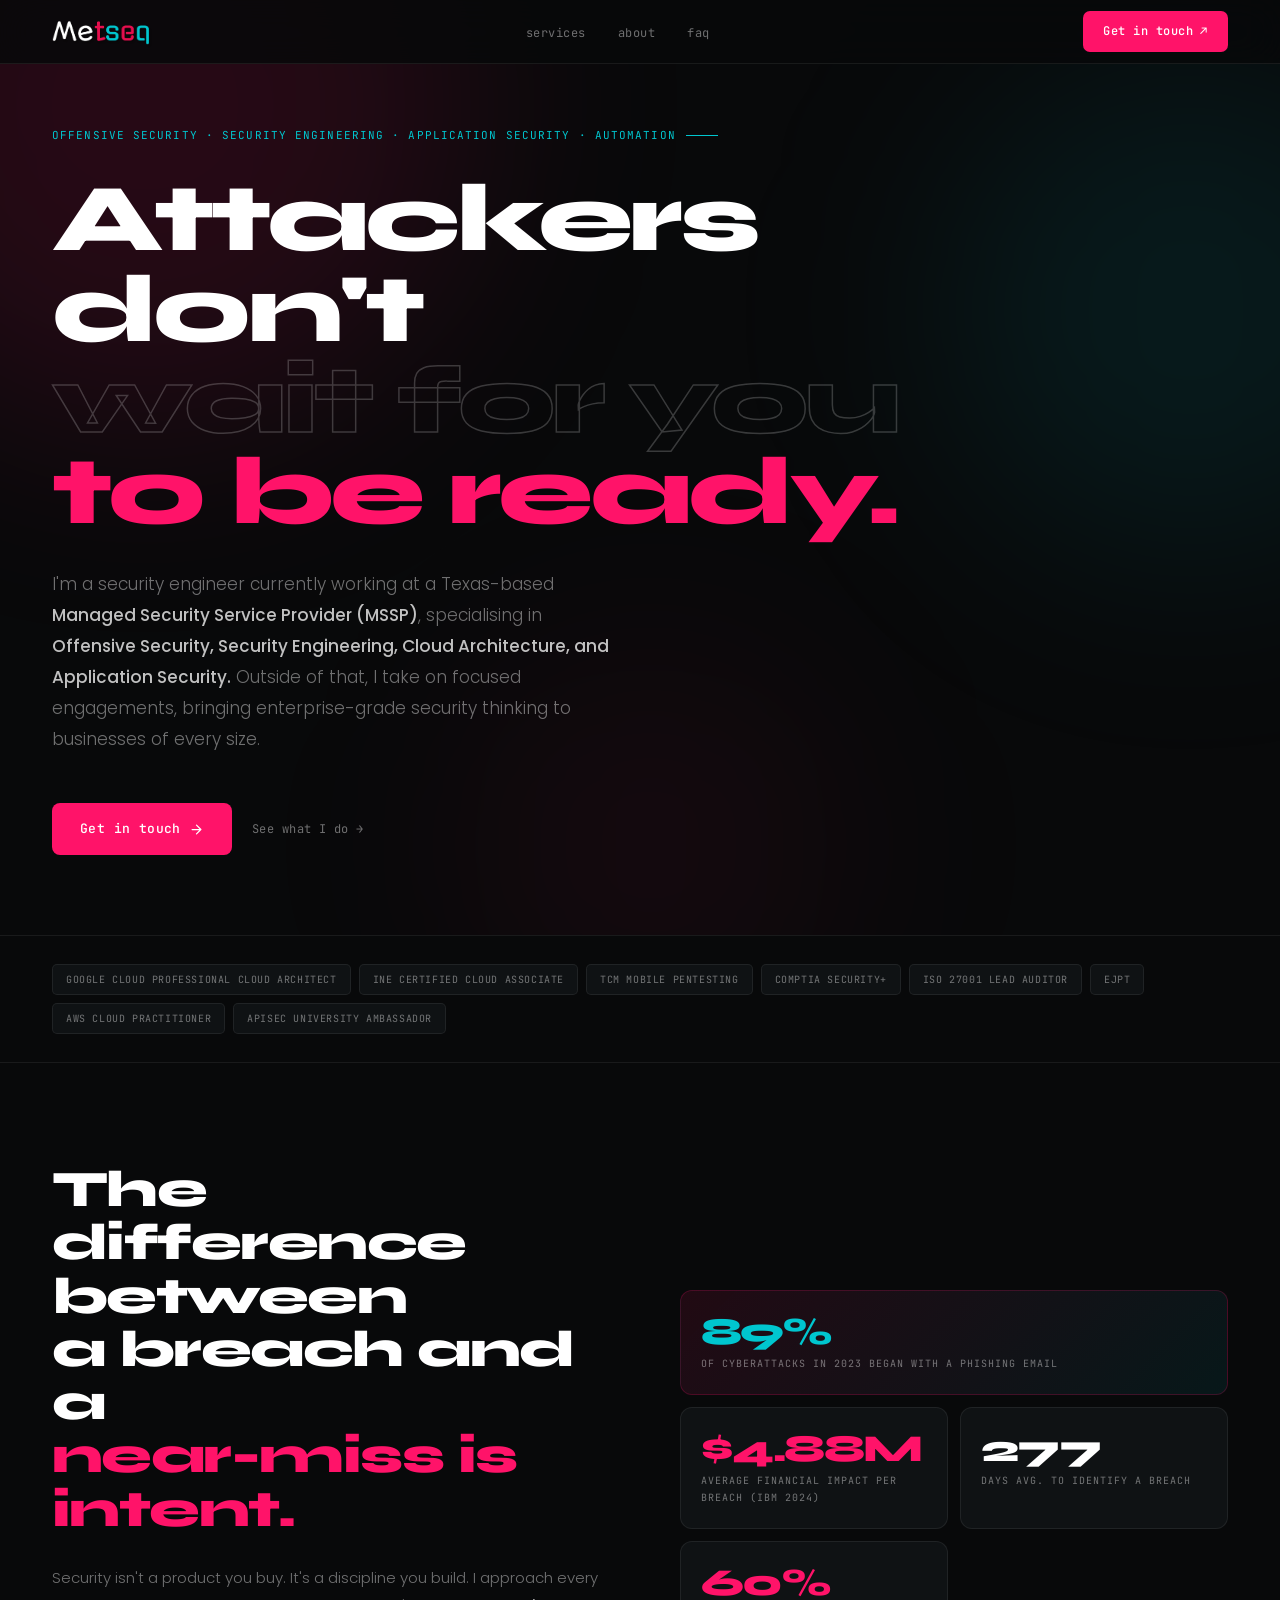
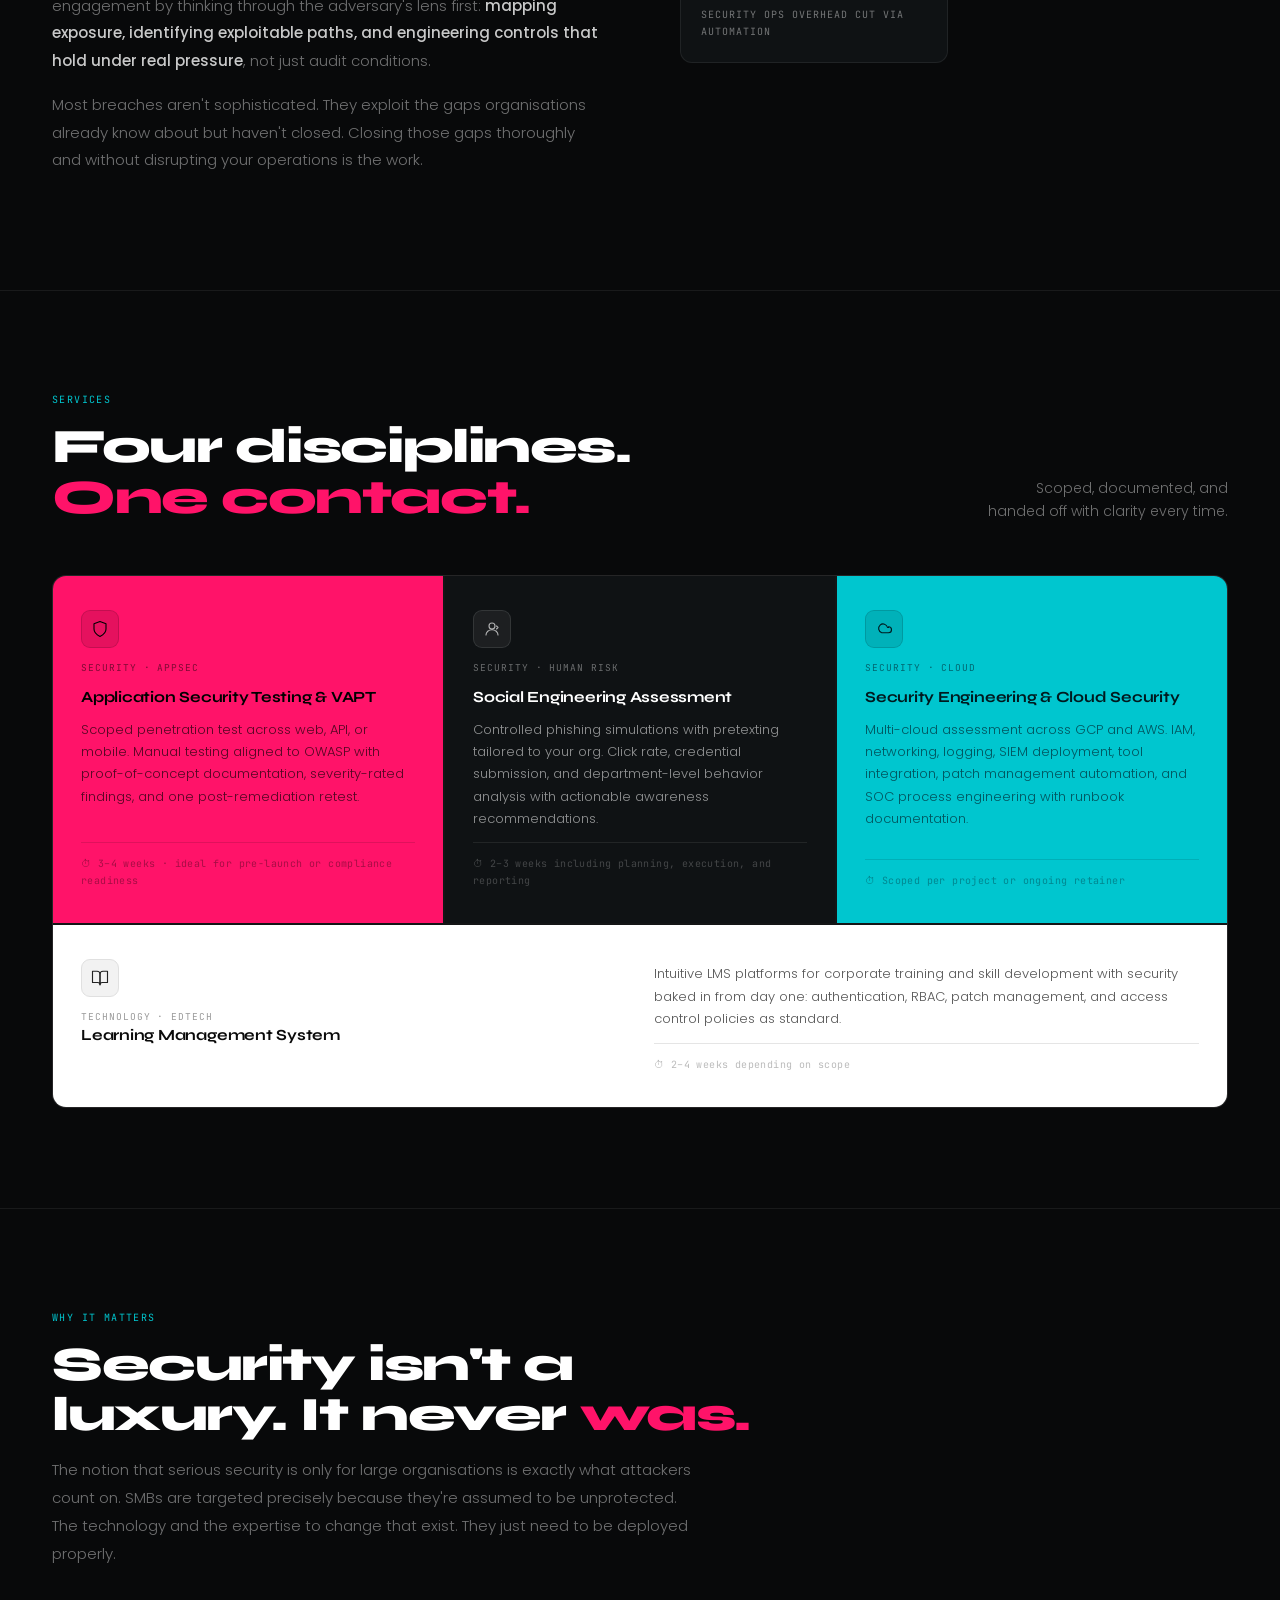
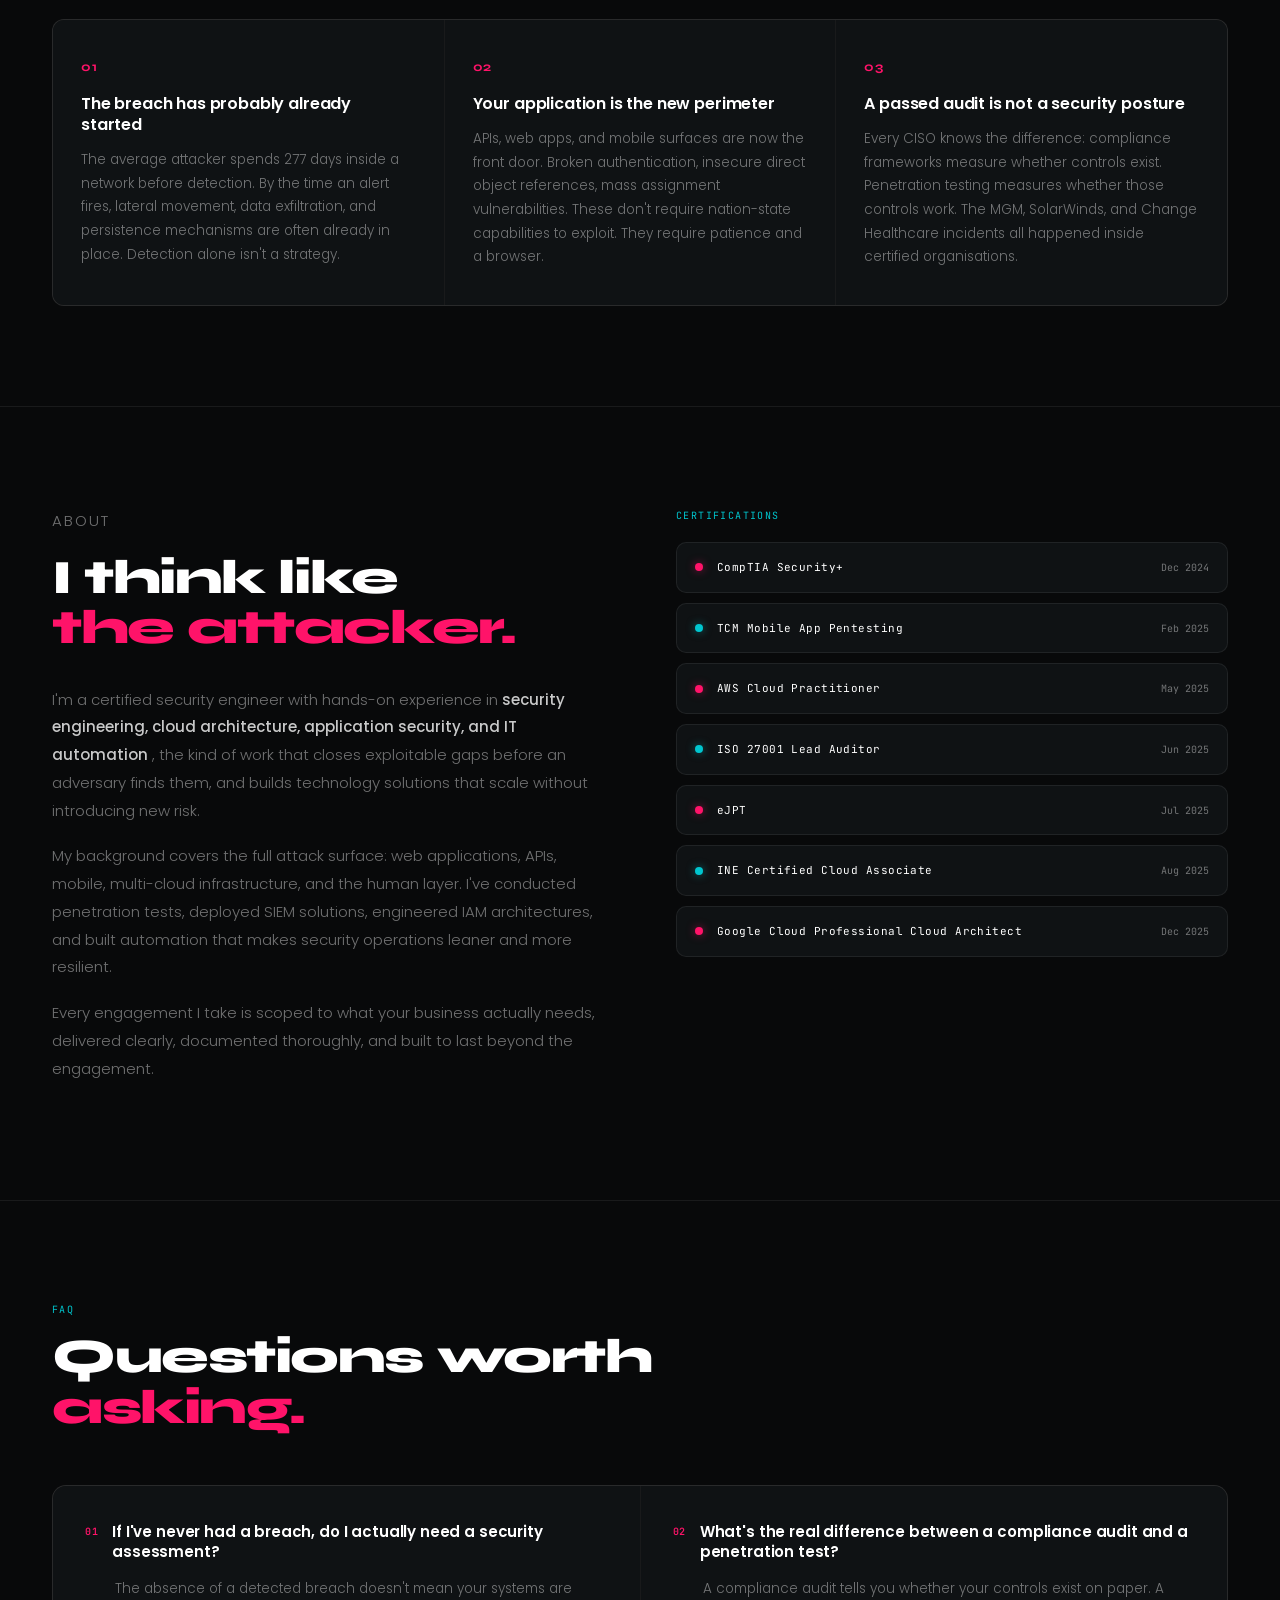
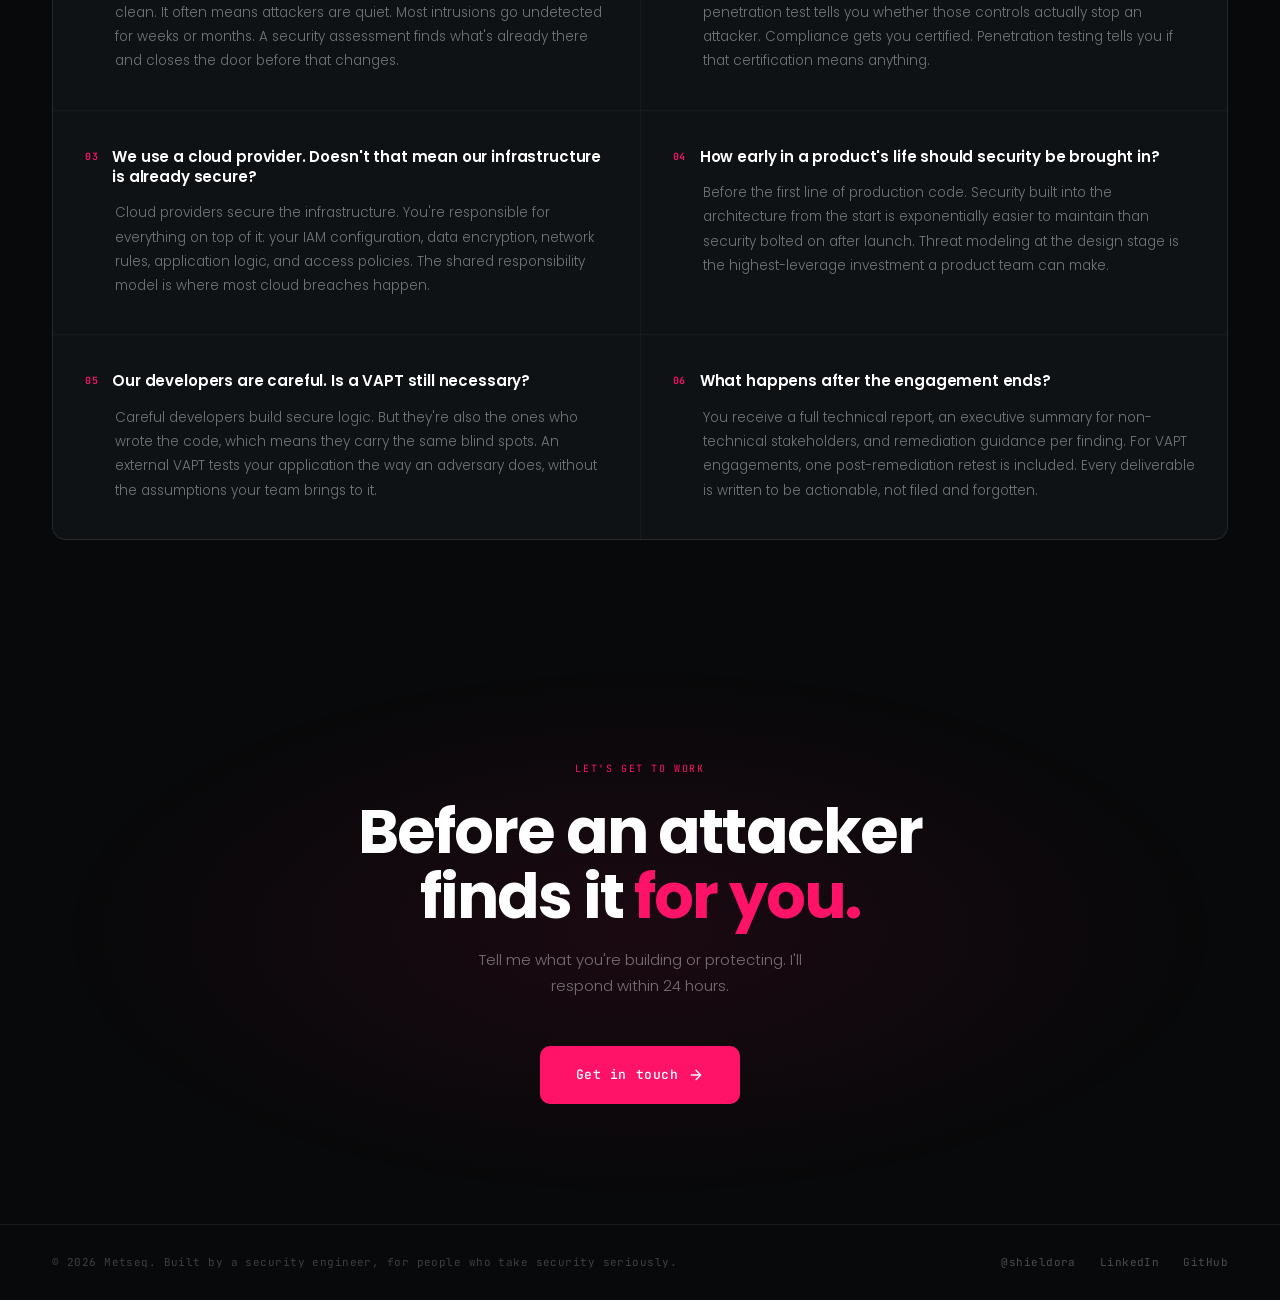
==== commit 52c9d9bb: "Update index.html" ====
--- a/index.html
+++ b/index.html
@@ -751,7 +751,7 @@
     <a href="#" class="nav-brand">
       <img src="./images/metseq_logodark.png"" alt="Metseq" class="nav-logo">
       <!--<span class="nav-tagline">Modern Technology Solution and Security</span>-->
-      <span class="brand-pill">Available</span>
+      <!--<span class="brand-pill">Available</span>-->
     </a>
     <ul class="nav-links">
       <li><a href="#services">services</a></li>
@@ -767,7 +767,7 @@
     <div class="orb orb-2"></div>
     <div class="orb orb-3"></div>
     <div class="hero-inner">
-      <p class="hero-eyebrow">Offensive Security · Security Engineering · Application Security · IT Support & Automation</p>
+      <p class="hero-eyebrow">Offensive Security · Security Engineering · Application Security · Automation</p>
       <h1 class="hero-title">
         Attackers don't<br>
         <span class="t-outline">wait for you</span><br>
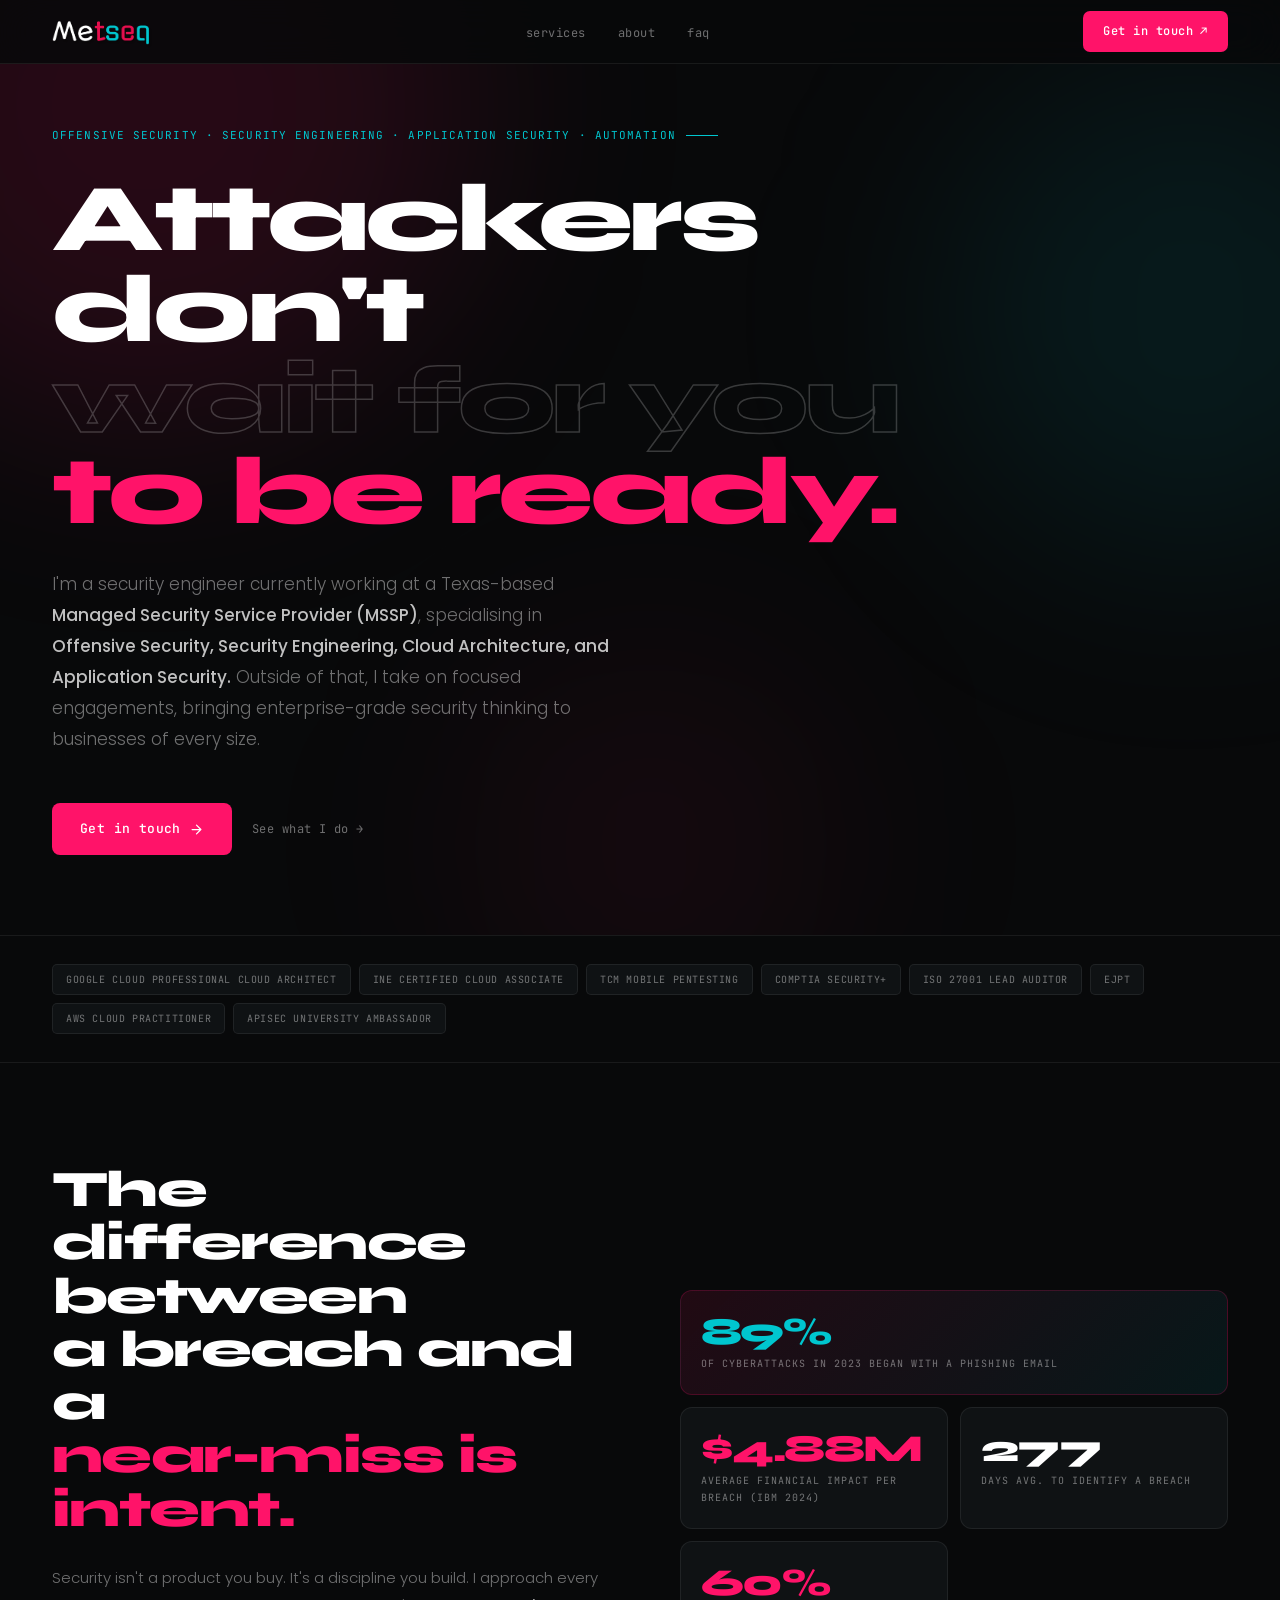
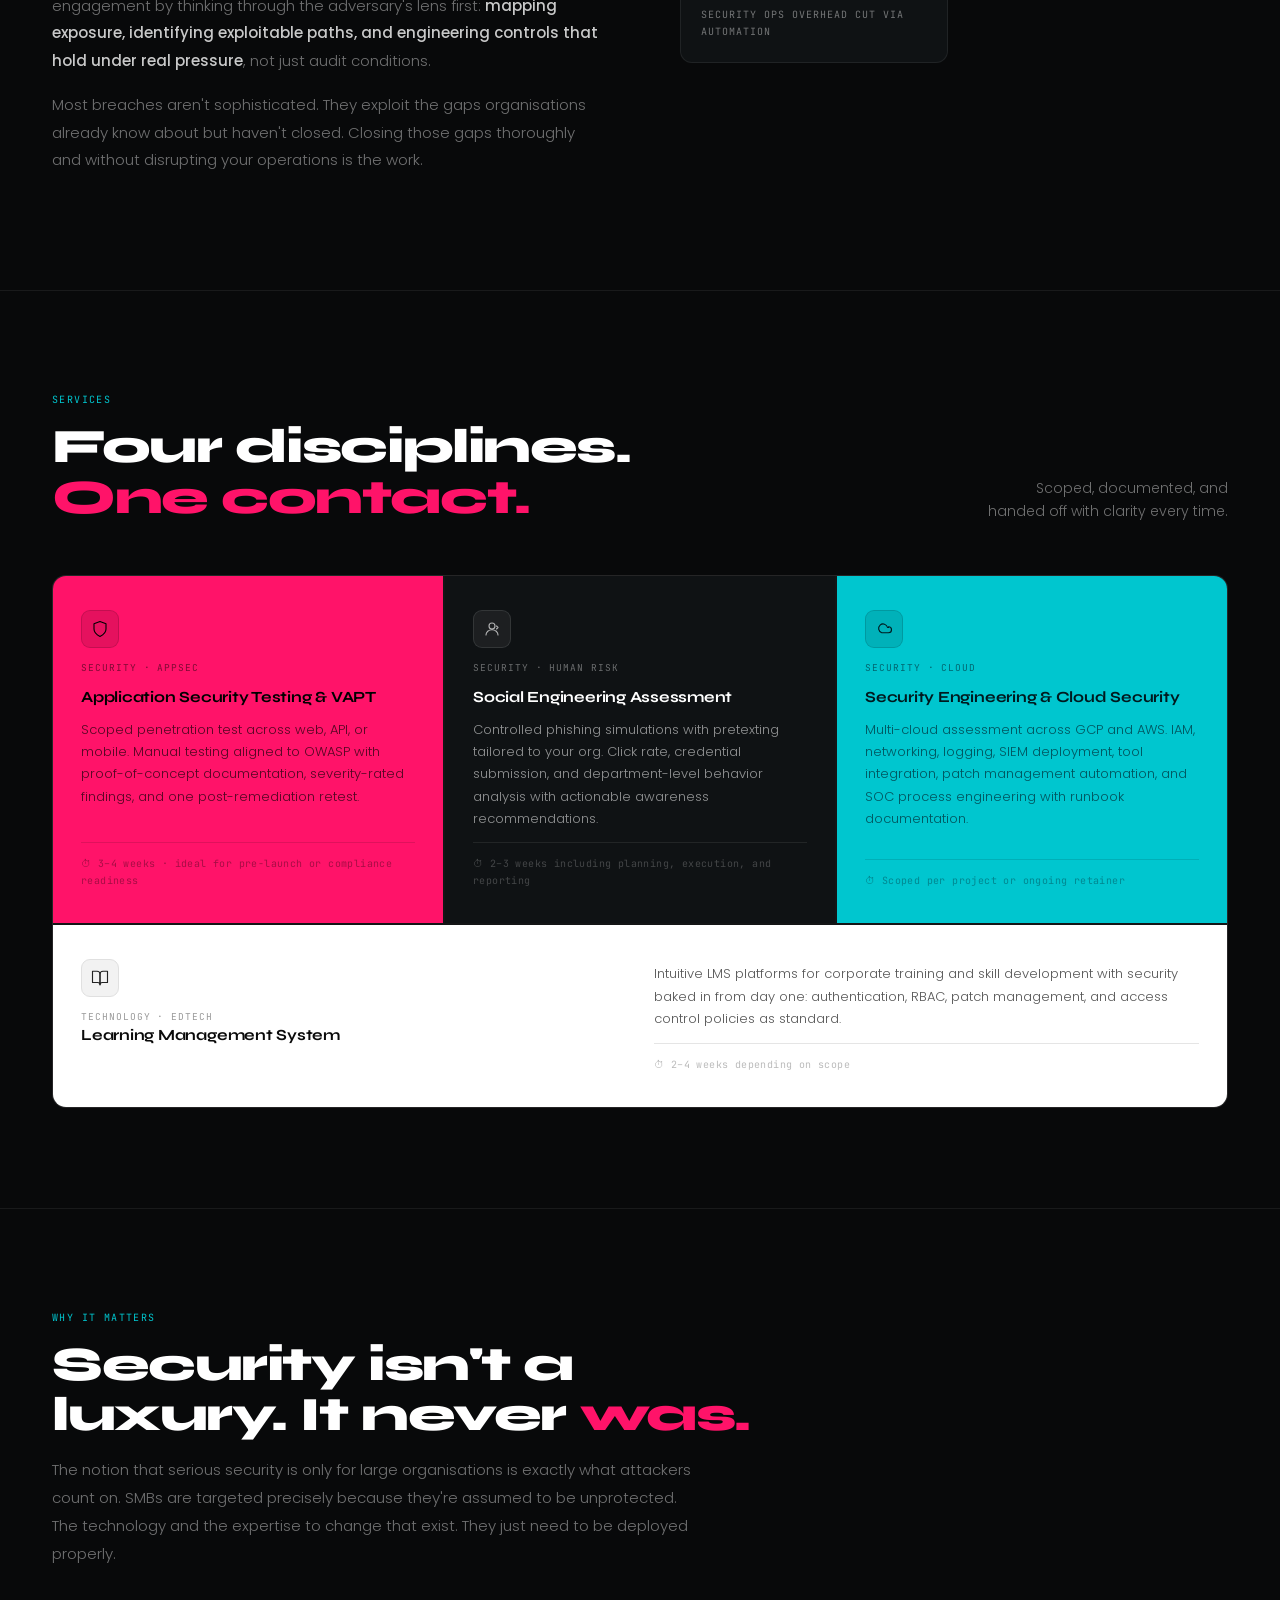
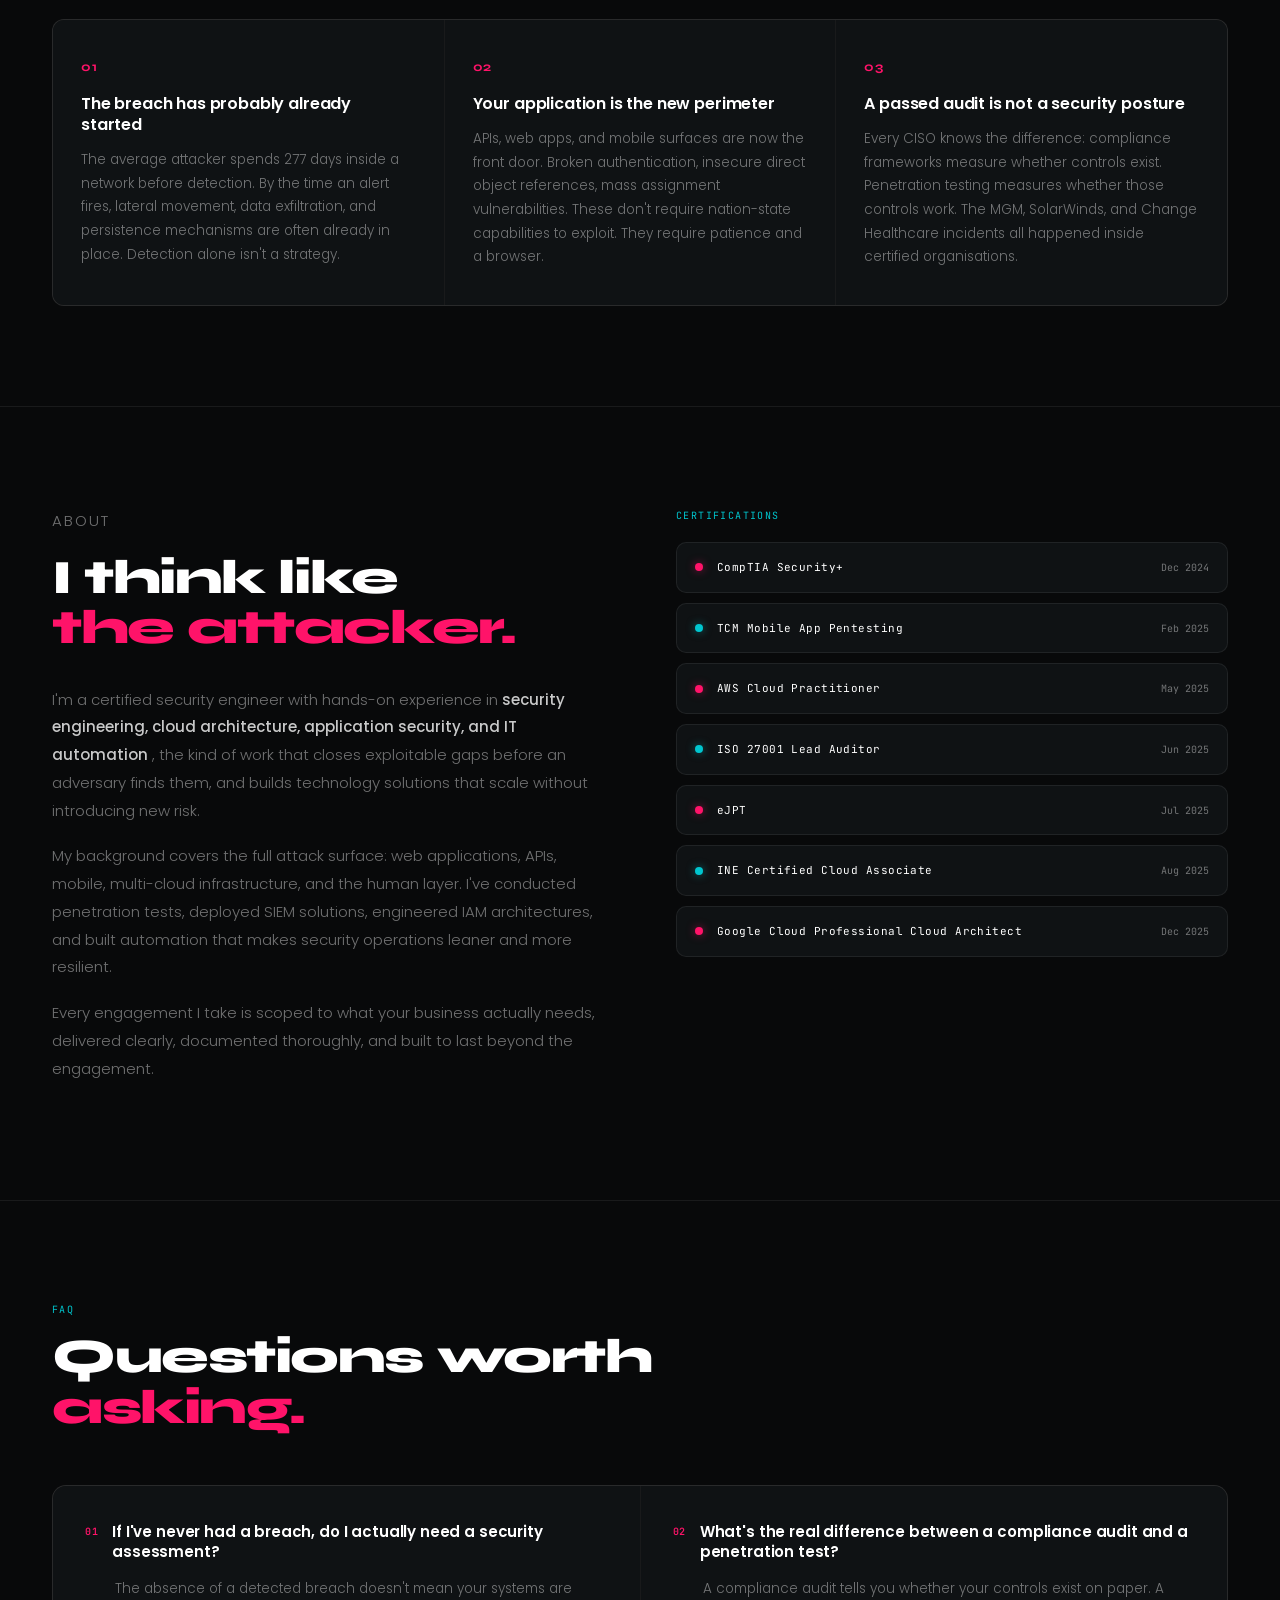
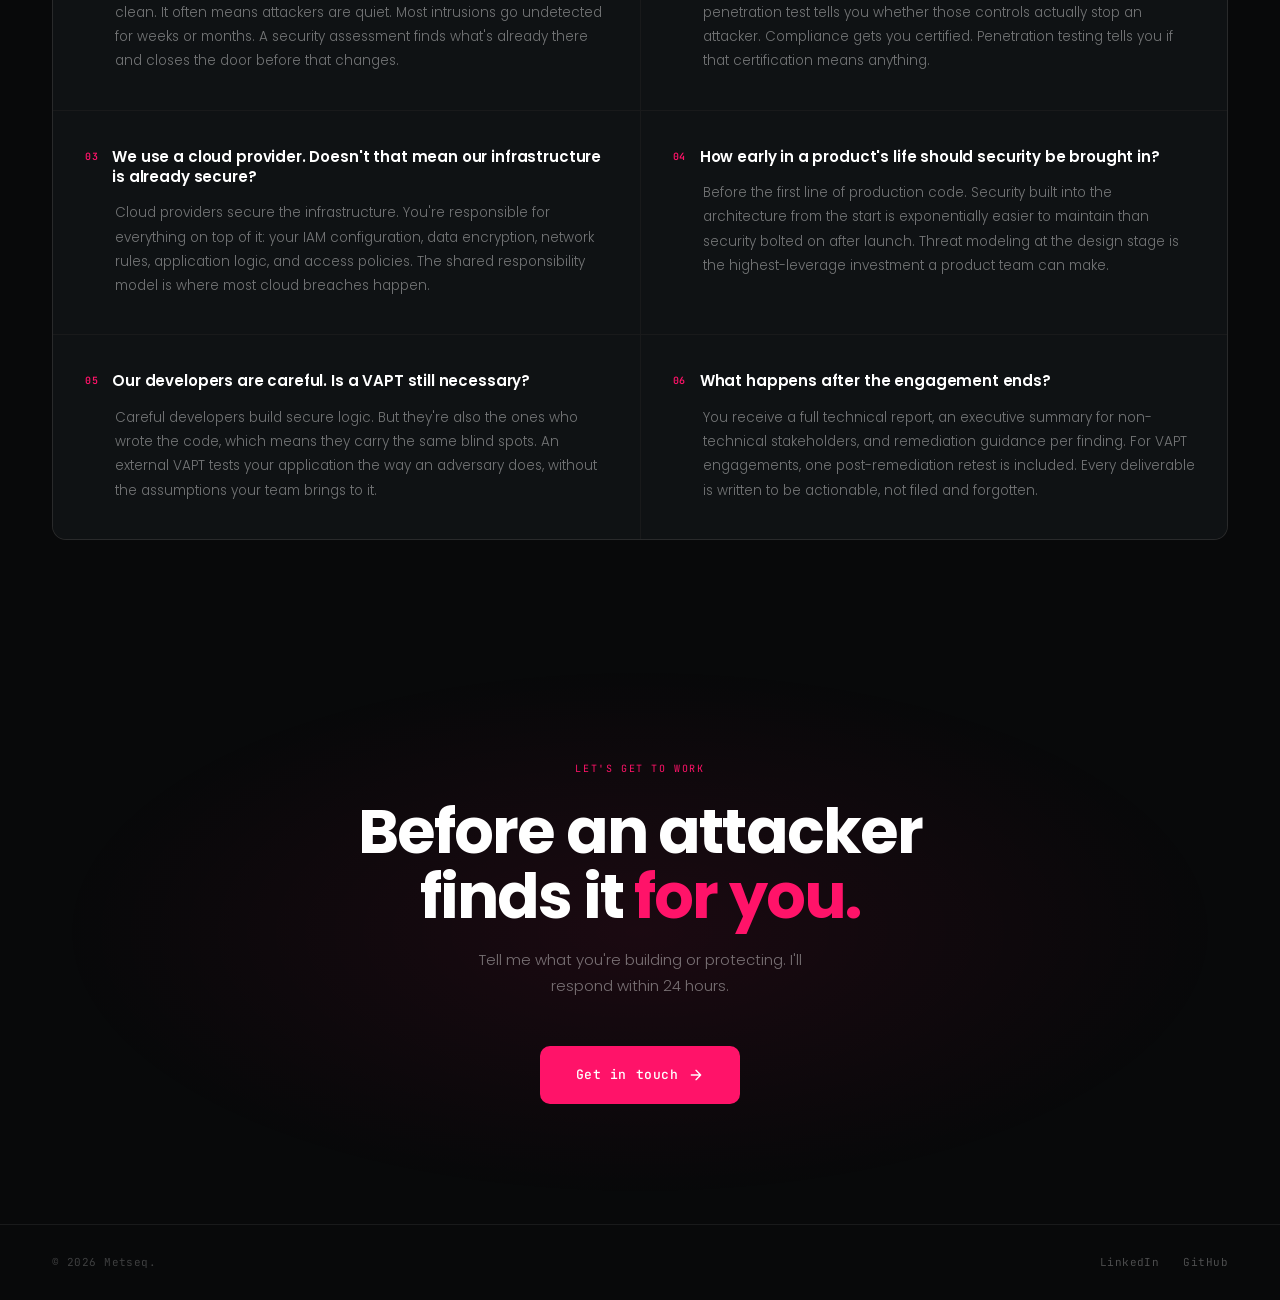
==== commit b4263d79: "Update index.html" ====
--- a/index.html
+++ b/index.html
@@ -973,7 +973,7 @@
     <p class="cta-label reveal">Let's get to work</p>
     <h2 class="cta-title reveal">Before an attacker<br>finds it <span class="t-pink">for you.</span></h2>
     <p class="cta-sub reveal">Tell me what you're building or protecting. I'll respond within 24 hours.</p>
-    <a href="YOUR_FORM_LINK_HERE" target="_blank" rel="noopener" class="btn-cta-lg reveal">
+    <a href="https://forms.zohopublic.com/amarismet1/form/Requestacallback/formperma/AwMfyUs2xkZwPQooG8F6fjPX1EoIVQbbxq2AR18FlzU" target="_blank" rel="noopener" class="btn-cta-lg reveal">
       Get in touch
       <svg viewBox="0 0 24 24"><path d="M5 12h14M12 5l7 7-7 7"/></svg>
     </a>
@@ -981,11 +981,10 @@
 
   <!-- FOOTER -->
   <footer>
-    <div class="foot-left">© 2026 Metseq. Built by a security engineer, for people who take security seriously.</div>
+    <div class="foot-left">© 2026 Metseq. <!-- Built by a security engineer, for people who take security seriously.--></div>
     <div class="foot-right">
-      <a href="https://x.com/shieldora" target="_blank" rel="noopener">@shieldora</a>
-      <a href="https://linkedin.com/in/marcusadeniran" target="_blank" rel="noopener">LinkedIn</a>
-      <a href="https://github.com/dorklim" target="_blank" rel="noopener">GitHub</a>
+      <a href="https://linkedin.com/in/sylvesterbaruch" target="_blank" rel="noopener">LinkedIn</a>
+      <a href="https://github.com/5urg3on/portsec" target="_blank" rel="noopener">GitHub</a>
     </div>
   </footer>
 
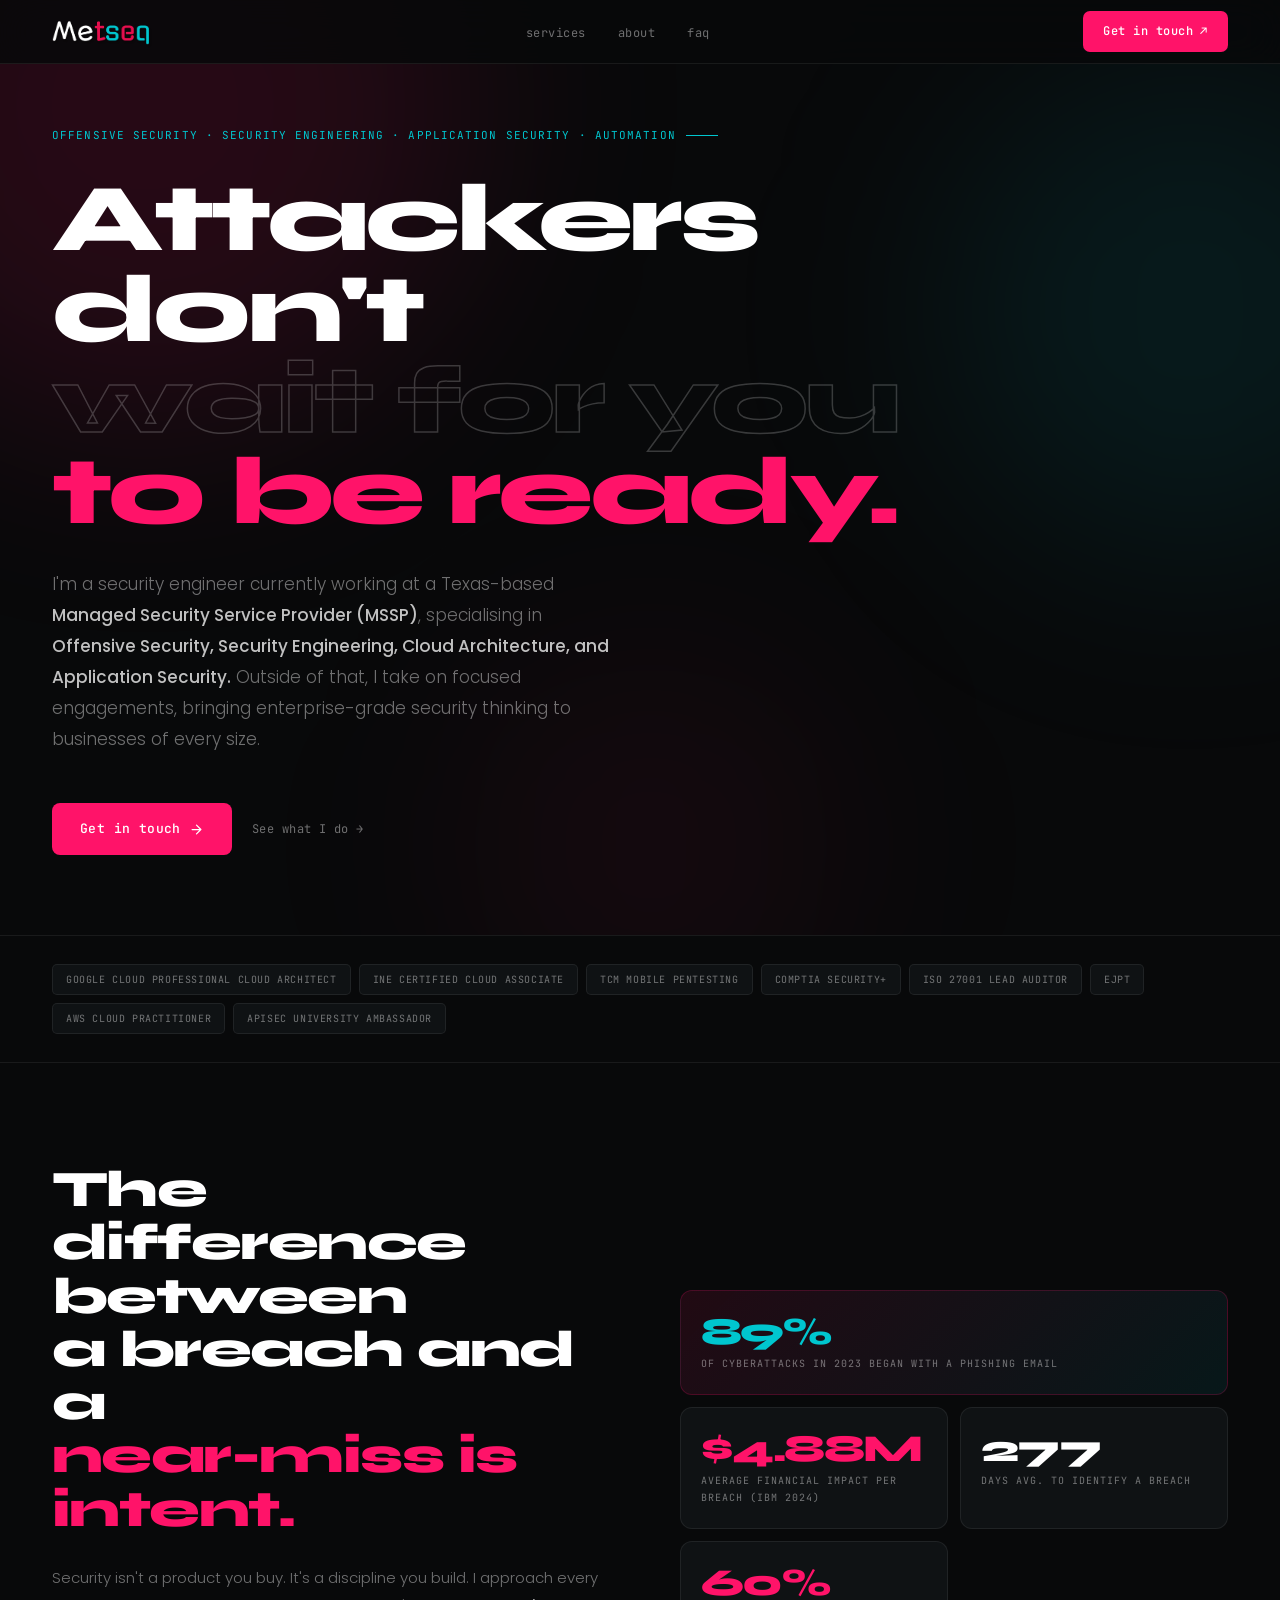
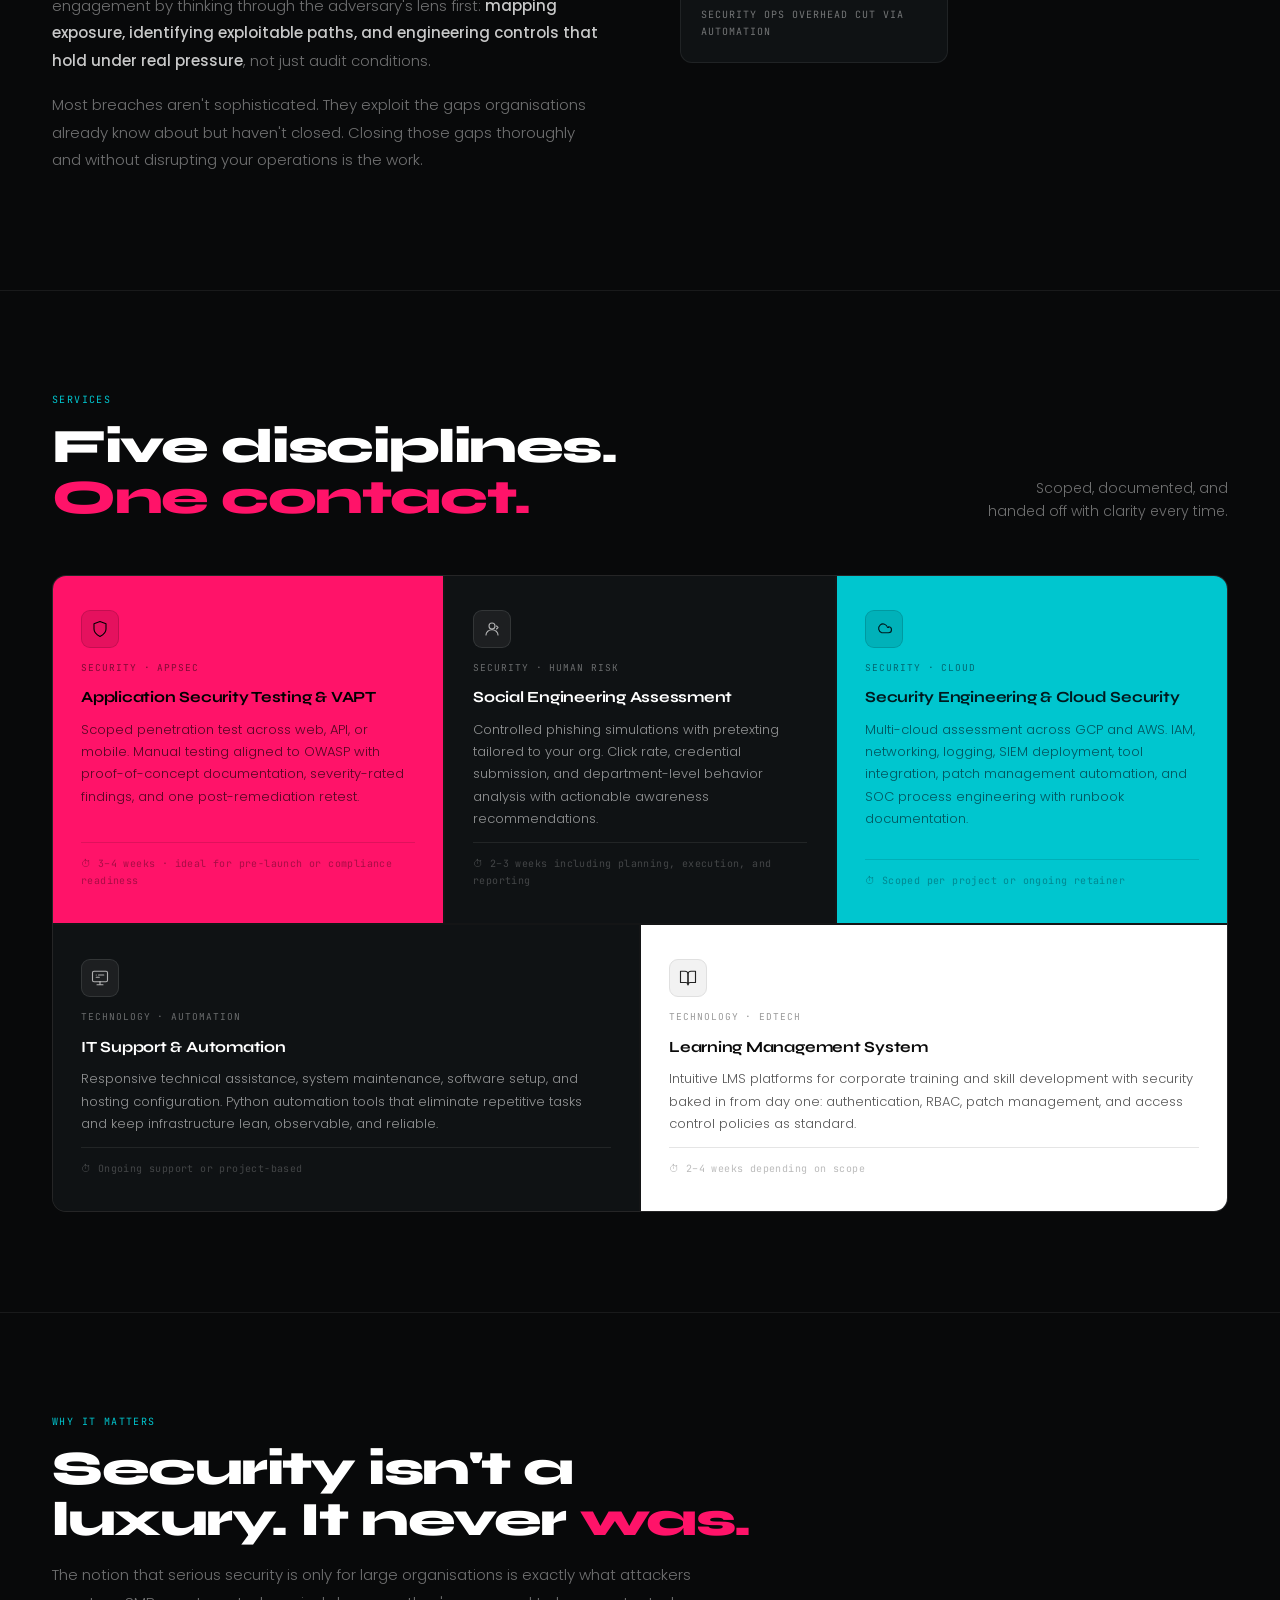
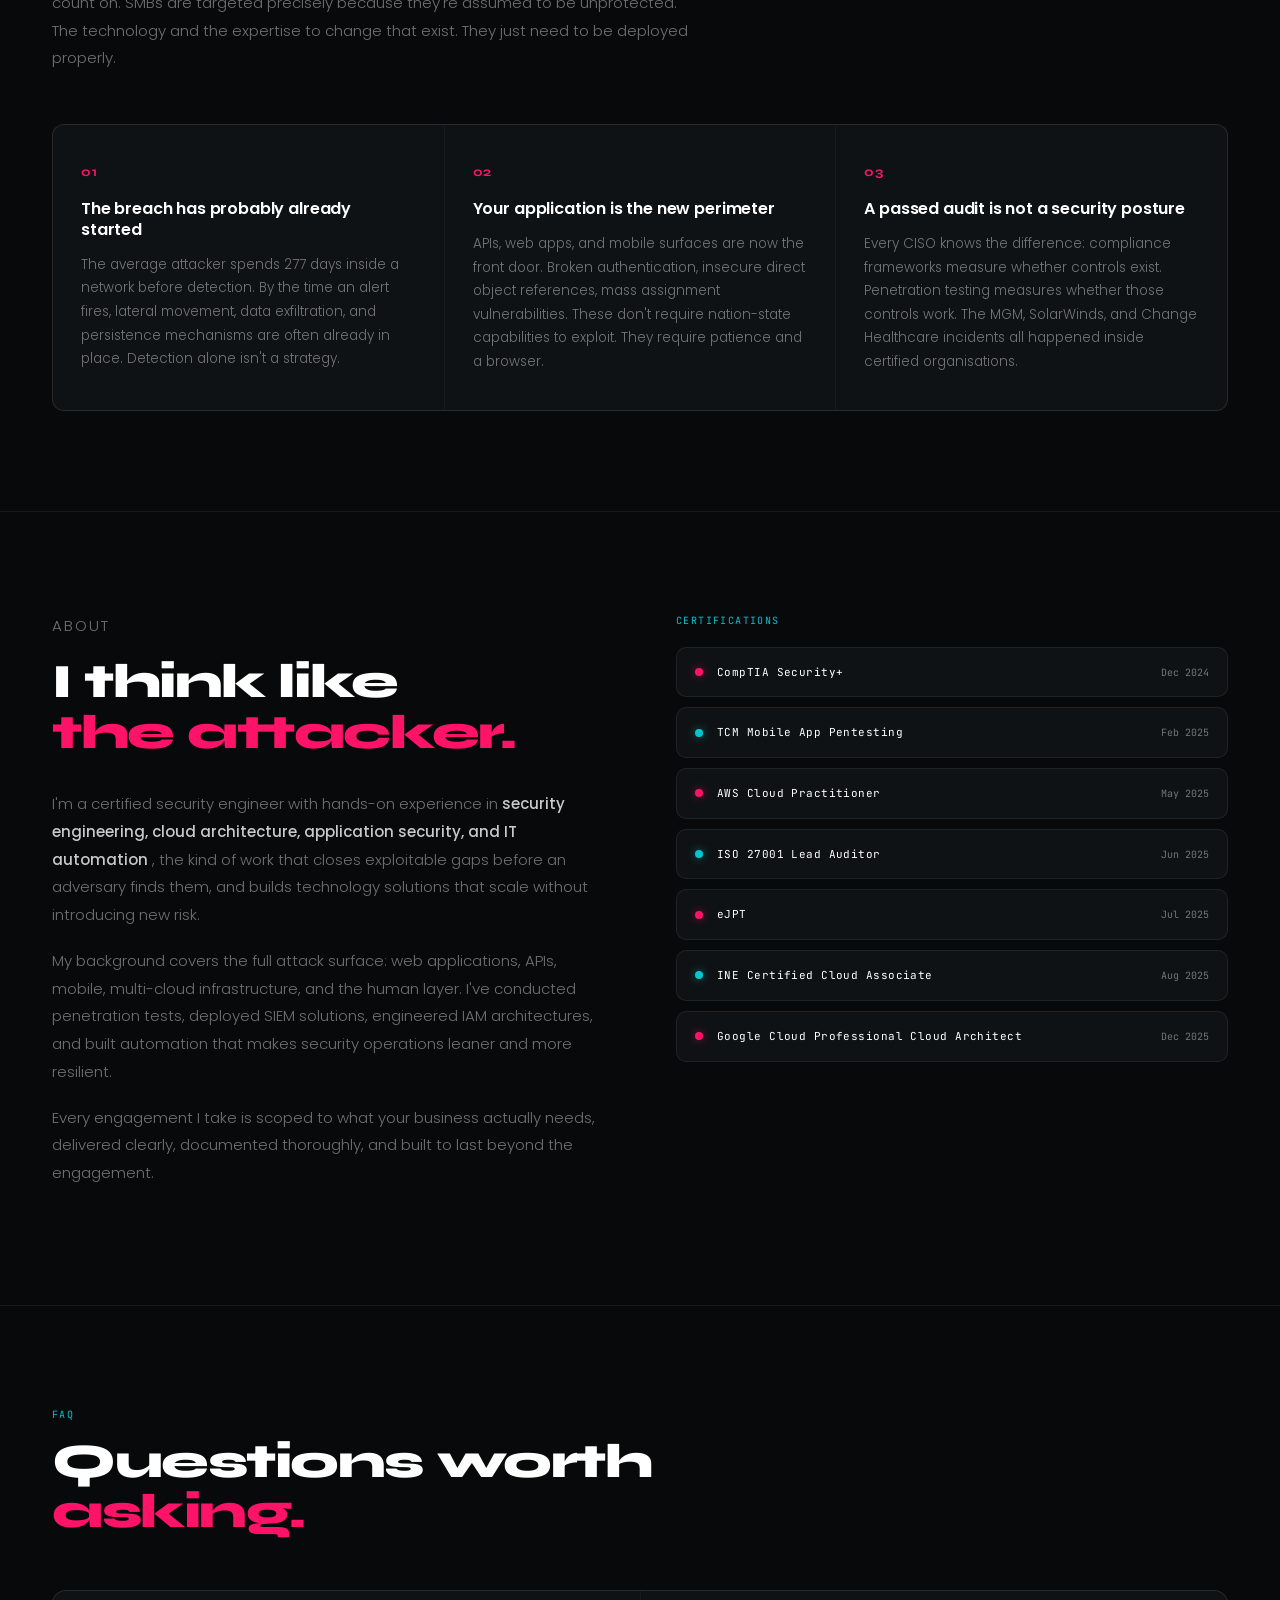
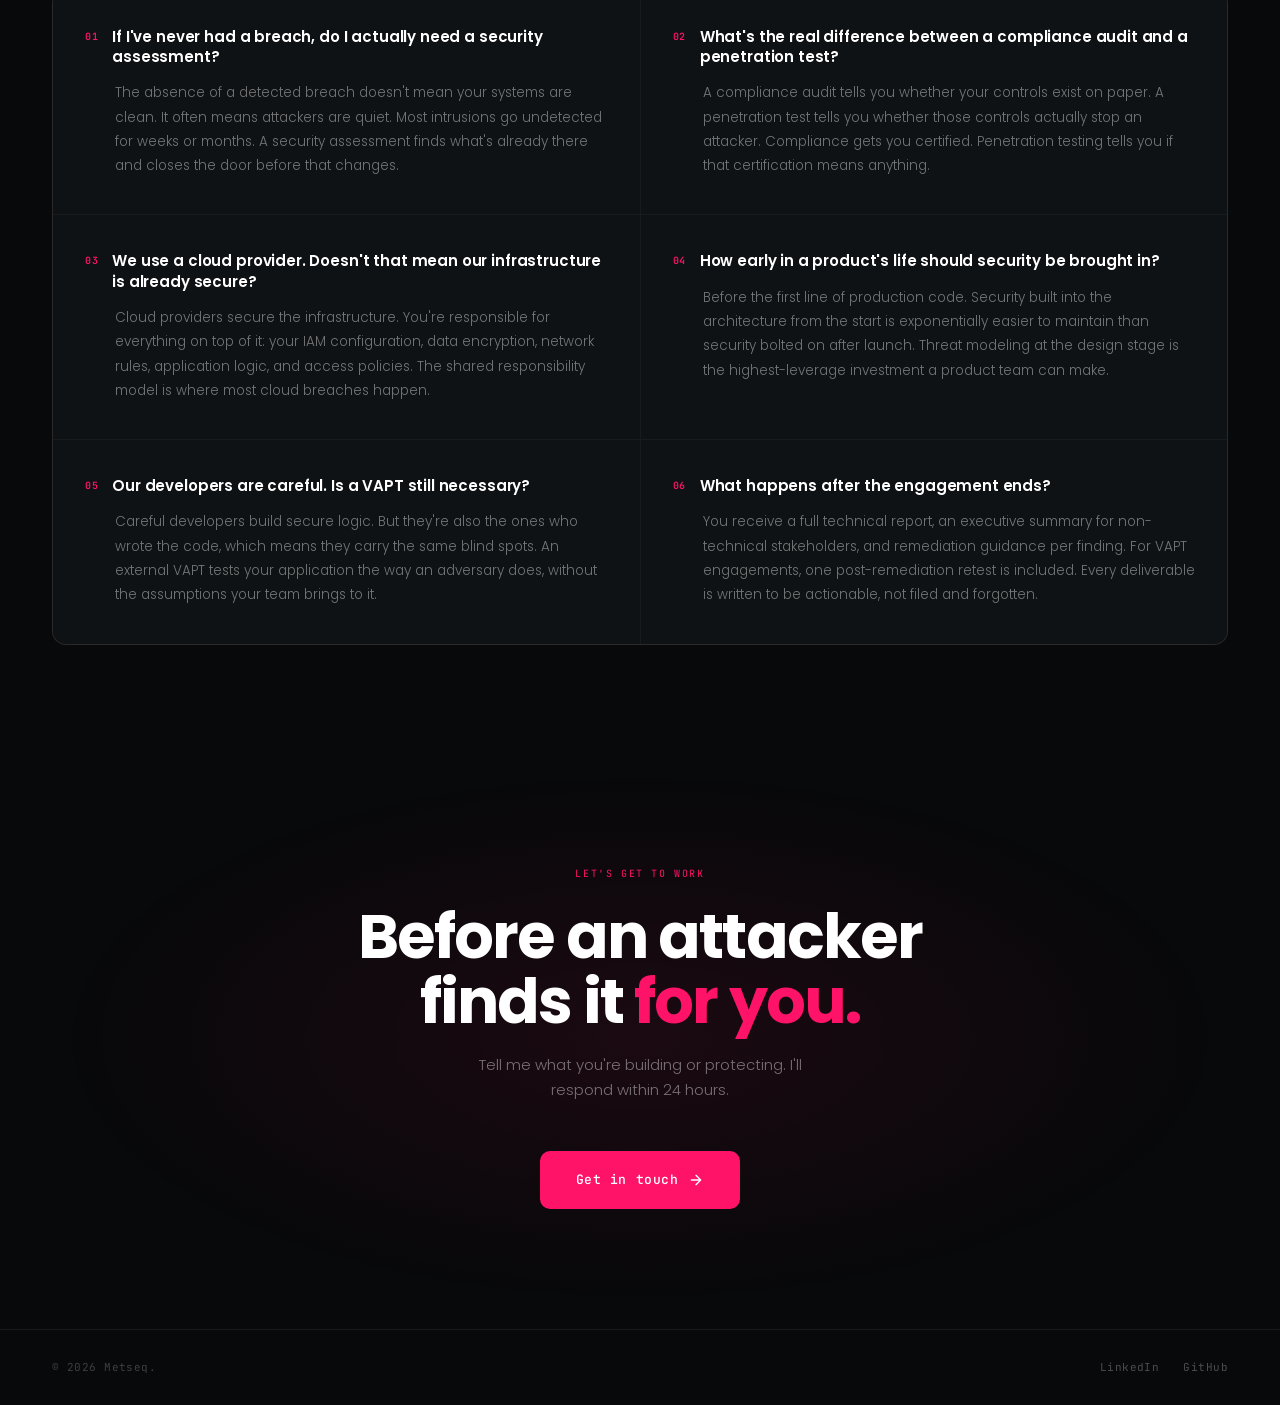
==== commit 10df9167: "Update index.html" ====
--- a/index.html
+++ b/index.html
@@ -485,8 +485,9 @@
     .service-card:nth-child(2),
     .service-card:nth-child(3) { grid-column: span 2; }
 
-    /* Row 2: 1 card spans all 6 cols */
-    .service-card:nth-child(4) { grid-column: span 6; }
+    /* Row 2: 2 cards each span 3 of 6 cols */
+    .service-card:nth-child(4),
+    .service-card:nth-child(5) { grid-column: span 3; }
 
     .service-card:hover { transform: scale(1.016); filter: brightness(1.08); z-index: 2; }
 
@@ -707,40 +708,117 @@
     .reveal { opacity: 0; transform: translateY(22px); transition: opacity 0.65s ease, transform 0.65s ease; }
     .reveal.visible { opacity: 1; transform: translateY(0); }
 
+    /* ── LMS CARD ── */
+    .lms-card {
+      grid-column: span 6 !important;
+      display: grid;
+      grid-template-columns: 1fr 1fr;
+      gap: 28px;
+      align-items: start;
+    }
+
     /* ── RESPONSIVE ── */
-    @media (max-width: 1024px) {
+
+    /* Large tablet / small desktop */
+    @media (max-width: 1100px) {
       .competency { grid-template-columns: 1fr; gap: 48px; }
-      .comp-right { grid-template-columns: repeat(3, 1fr); }
-      .comp-card:first-child { grid-column: span 3; }
-    }
-
-    @media (max-width: 960px) {
-      nav { padding: 0 24px; }
+      .comp-right { grid-template-columns: repeat(4, 1fr); }
+      .comp-card:first-child { grid-column: span 4; }
+    }
+
+    /* Tablet */
+    @media (max-width: 860px) {
+      nav { padding: 0 20px; }
       .nav-links { display: none; }
-      .hero { padding: 100px 24px 60px; }
-      .badge-strip { padding: 24px; }
-      section { padding: 72px 24px; }
-      .competency { padding: 72px 24px; }
-      .devsecops { padding: 60px 24px; }
-      .why-security { padding: 72px 24px; }
-      .faq-section { padding: 72px 24px; }
-      .services-grid { grid-template-columns: 1fr 1fr; }
-      .service-card:nth-child(n) { grid-column: span 1; }
-      .service-card:nth-child(4) { grid-column: span 2; }
-      .why-grid { grid-template-columns: 1fr; }
+      .nav-tagline { display: none !important; }
+
+      .hero { padding: 100px 24px 56px; }
+      .hero-title { font-size: clamp(40px, 9vw, 68px); }
+      .hero-desc { font-size: 15px; max-width: 100%; }
+
+      .badge-strip { padding: 20px 24px; gap: 7px; }
+      .badge { font-size: 9px; padding: 5px 10px; }
+
+      .competency { padding: 64px 24px; grid-template-columns: 1fr; gap: 40px; }
+      .comp-title { font-size: clamp(28px, 5vw, 40px); }
+      .comp-right { grid-template-columns: 1fr 1fr; gap: 10px; }
+      .comp-card:first-child { grid-column: span 2; }
+      .comp-num { font-size: 30px; }
+
+      section { padding: 64px 24px; }
+      .why-security { padding: 64px 24px; }
+      .faq-section { padding: 64px 24px; }
+
+      .section-header { flex-direction: column; align-items: flex-start; gap: 12px; margin-bottom: 36px; }
+      .section-sub { text-align: left; max-width: 100%; }
+
+      .services-grid { grid-template-columns: 1fr 1fr; gap: 2px; }
+      .service-card:nth-child(1),
+      .service-card:nth-child(2),
+      .service-card:nth-child(3),
+      .service-card:nth-child(4) { grid-column: span 1; }
+      .service-card:nth-child(5) { grid-column: span 2; }
+      .lms-card { grid-column: span 2 !important; grid-template-columns: 1fr !important; gap: 16px !important; }
+
+      .why-grid { grid-template-columns: 1fr; gap: 1px; }
+
       .about-grid { grid-template-columns: 1fr; gap: 48px; }
+
       .faq-grid { grid-template-columns: 1fr; }
-      .section-header { flex-direction: column; align-items: flex-start; }
-      .section-sub { text-align: left; max-width: 100%; }
+
       .cta-section { padding: 80px 24px; }
-      footer { padding: 24px; flex-direction: column; gap: 14px; text-align: center; }
-    }
-
+      .cta-title { font-size: clamp(30px, 7vw, 52px); }
+
+      footer { padding: 24px; flex-direction: column; gap: 12px; text-align: center; }
+    }
+
+    /* Mobile */
     @media (max-width: 560px) {
-      .services-grid { grid-template-columns: 1fr; }
-      .hero-title { font-size: 44px; }
-      .comp-right { grid-template-columns: 1fr 1fr; }
+      .hero { padding: 88px 18px 48px; }
+      .hero-title { font-size: clamp(36px, 11vw, 52px); line-height: 1.0; }
+      .hero-desc { font-size: 14px; margin-bottom: 32px; }
+      .hero-actions { flex-direction: column; align-items: flex-start; gap: 14px; }
+      .btn-primary { width: 100%; justify-content: center; }
+
+      .badge-strip { padding: 16px 18px; gap: 6px; }
+
+      .competency { padding: 52px 18px; }
+      .comp-right { grid-template-columns: 1fr 1fr; gap: 8px; }
+      .comp-card { padding: 16px 14px; }
       .comp-card:first-child { grid-column: span 2; }
+      .comp-num { font-size: 26px; }
+      .comp-lbl { font-size: 9px; }
+
+      section { padding: 52px 18px; }
+      .why-security { padding: 52px 18px; }
+      .faq-section { padding: 52px 18px; }
+
+      .services-grid { grid-template-columns: 1fr; gap: 2px; }
+      .service-card:nth-child(1),
+      .service-card:nth-child(2),
+      .service-card:nth-child(3),
+      .service-card:nth-child(4),
+      .service-card:nth-child(5) { grid-column: span 1; }
+      .lms-card { grid-column: span 1 !important; grid-template-columns: 1fr !important; gap: 12px !important; }
+
+      .service-card { padding: 24px 20px; }
+
+      .why-card { padding: 28px 20px; }
+
+      .faq-item { padding: 28px 20px; }
+      .faq-q { font-size: 14px; }
+      .faq-a { font-size: 13px; padding-left: 22px; }
+
+      .about-grid { gap: 36px; }
+      .cert-card { padding: 13px 14px; }
+      .cert-name { font-size: 10px; }
+
+      .cta-section { padding: 64px 18px; }
+      .cta-title { font-size: clamp(28px, 10vw, 44px); }
+      .cta-sub { font-size: 14px; }
+      .btn-cta-lg { width: 100%; justify-content: center; padding: 16px 24px; }
+
+      footer { padding: 20px 18px; }
     }
   </style>
 </head>
@@ -749,9 +827,7 @@
   <!-- NAV -->
   <nav>
     <a href="#" class="nav-brand">
-      <img src="./images/metseq_logodark.png"" alt="Metseq" class="nav-logo">
-      <!--<span class="nav-tagline">Modern Technology Solution and Security</span>-->
-      <!--<span class="brand-pill">Available</span>-->
+      <img src="./images/metseq_logodark.png" alt="Metseq" class="nav-logo">
     </a>
     <ul class="nav-links">
       <li><a href="#services">services</a></li>
@@ -830,7 +906,7 @@
     <div class="section-header reveal">
       <div>
         <p class="section-label">Services</p>
-        <h2 class="section-title">Four disciplines.<br><span class="accent">One contact.</span></h2>
+        <h2 class="section-title">Five disciplines.<br><span class="accent">One contact.</span></h2>
       </div>
       <p class="section-sub">Scoped, documented, and handed off with clarity every time.</p>
     </div>
@@ -861,16 +937,20 @@
         <p class="s-dur">⏱ Scoped per project or ongoing retainer</p>
       </div>
 
-      <div class="service-card sc-white" style="grid-column: span 6; display: grid; grid-template-columns: 1fr 1fr; gap: 28px; align-items: start;">
-        <div>
-          <div class="s-icon"><svg viewBox="0 0 24 24"><path d="M2 3h6a4 4 0 0 1 4 4v14a3 3 0 0 0-3-3H2z"/><path d="M22 3h-6a4 4 0 0 0-4 4v14a3 3 0 0 1 3-3h7z"/></svg></div>
-          <p class="s-type" style="margin-top:12px;">Technology · EdTech</p>
-          <p class="s-name">Learning Management System</p>
-        </div>
-        <div style="display:flex;flex-direction:column;gap:12px;padding-top:4px;">
-          <p class="s-desc">Intuitive LMS platforms for corporate training and skill development with security baked in from day one: authentication, RBAC, patch management, and access control policies as standard.</p>
-          <p class="s-dur">⏱ 2–4 weeks depending on scope</p>
-        </div>
+      <div class="service-card sc-black">
+        <div class="s-icon"><svg viewBox="0 0 24 24"><rect x="2" y="3" width="20" height="14" rx="2"/><path d="M8 21h8M12 17v4"/><path d="M7 8h.01M10 8h7"/><path d="M7 11h4"/></svg></div>
+        <p class="s-type">Technology · Automation</p>
+        <p class="s-name">IT Support &amp; Automation</p>
+        <p class="s-desc">Responsive technical assistance, system maintenance, software setup, and hosting configuration. Python automation tools that eliminate repetitive tasks and keep infrastructure lean, observable, and reliable.</p>
+        <p class="s-dur">⏱ Ongoing support or project-based</p>
+      </div>
+
+      <div class="service-card sc-white">
+        <div class="s-icon"><svg viewBox="0 0 24 24"><path d="M2 3h6a4 4 0 0 1 4 4v14a3 3 0 0 0-3-3H2z"/><path d="M22 3h-6a4 4 0 0 0-4 4v14a3 3 0 0 1 3-3h7z"/></svg></div>
+        <p class="s-type">Technology · EdTech</p>
+        <p class="s-name">Learning Management System</p>
+        <p class="s-desc">Intuitive LMS platforms for corporate training and skill development with security baked in from day one: authentication, RBAC, patch management, and access control policies as standard.</p>
+        <p class="s-dur">⏱ 2–4 weeks depending on scope</p>
       </div>
 
     </div>
@@ -981,7 +1061,7 @@
 
   <!-- FOOTER -->
   <footer>
-    <div class="foot-left">© 2026 Metseq. <!-- Built by a security engineer, for people who take security seriously.--></div>
+    <div class="foot-left">© 2026 Metseq.</div>
     <div class="foot-right">
       <a href="https://linkedin.com/in/sylvesterbaruch" target="_blank" rel="noopener">LinkedIn</a>
       <a href="https://github.com/5urg3on/portsec" target="_blank" rel="noopener">GitHub</a>
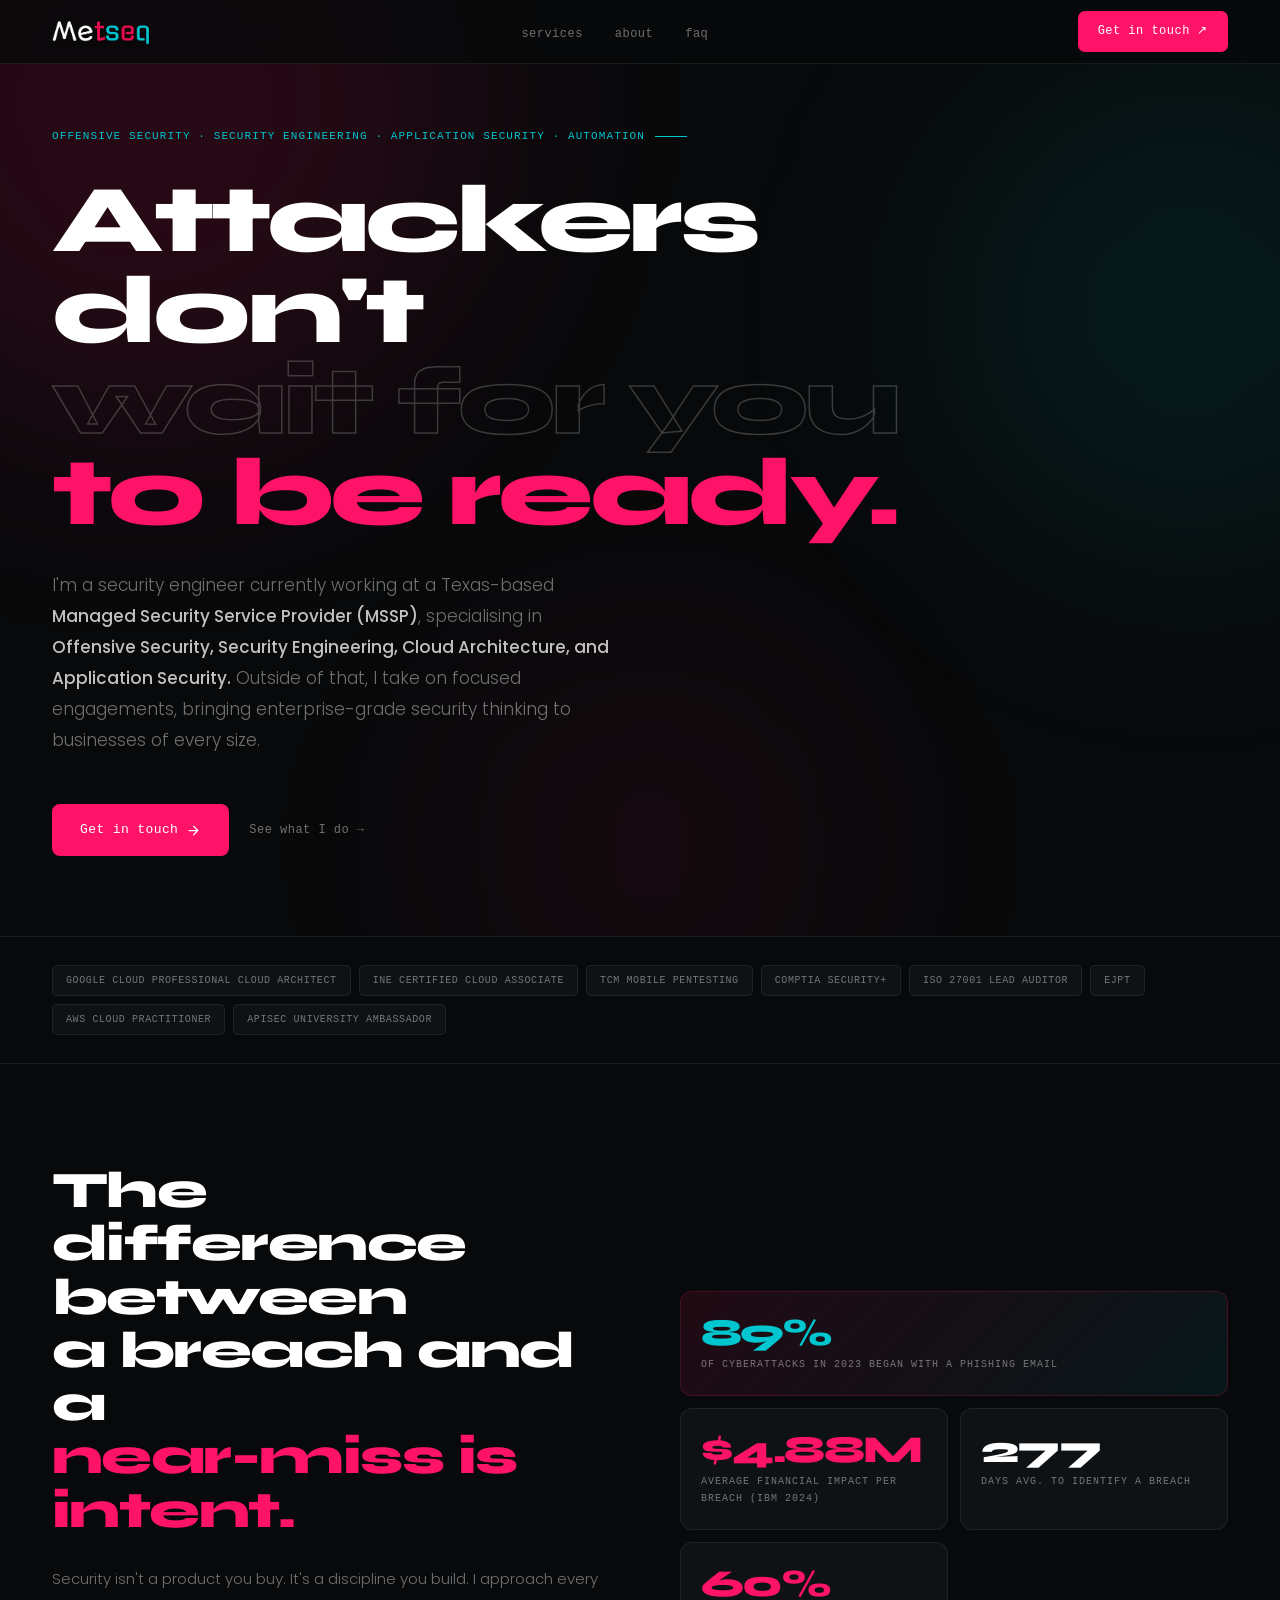
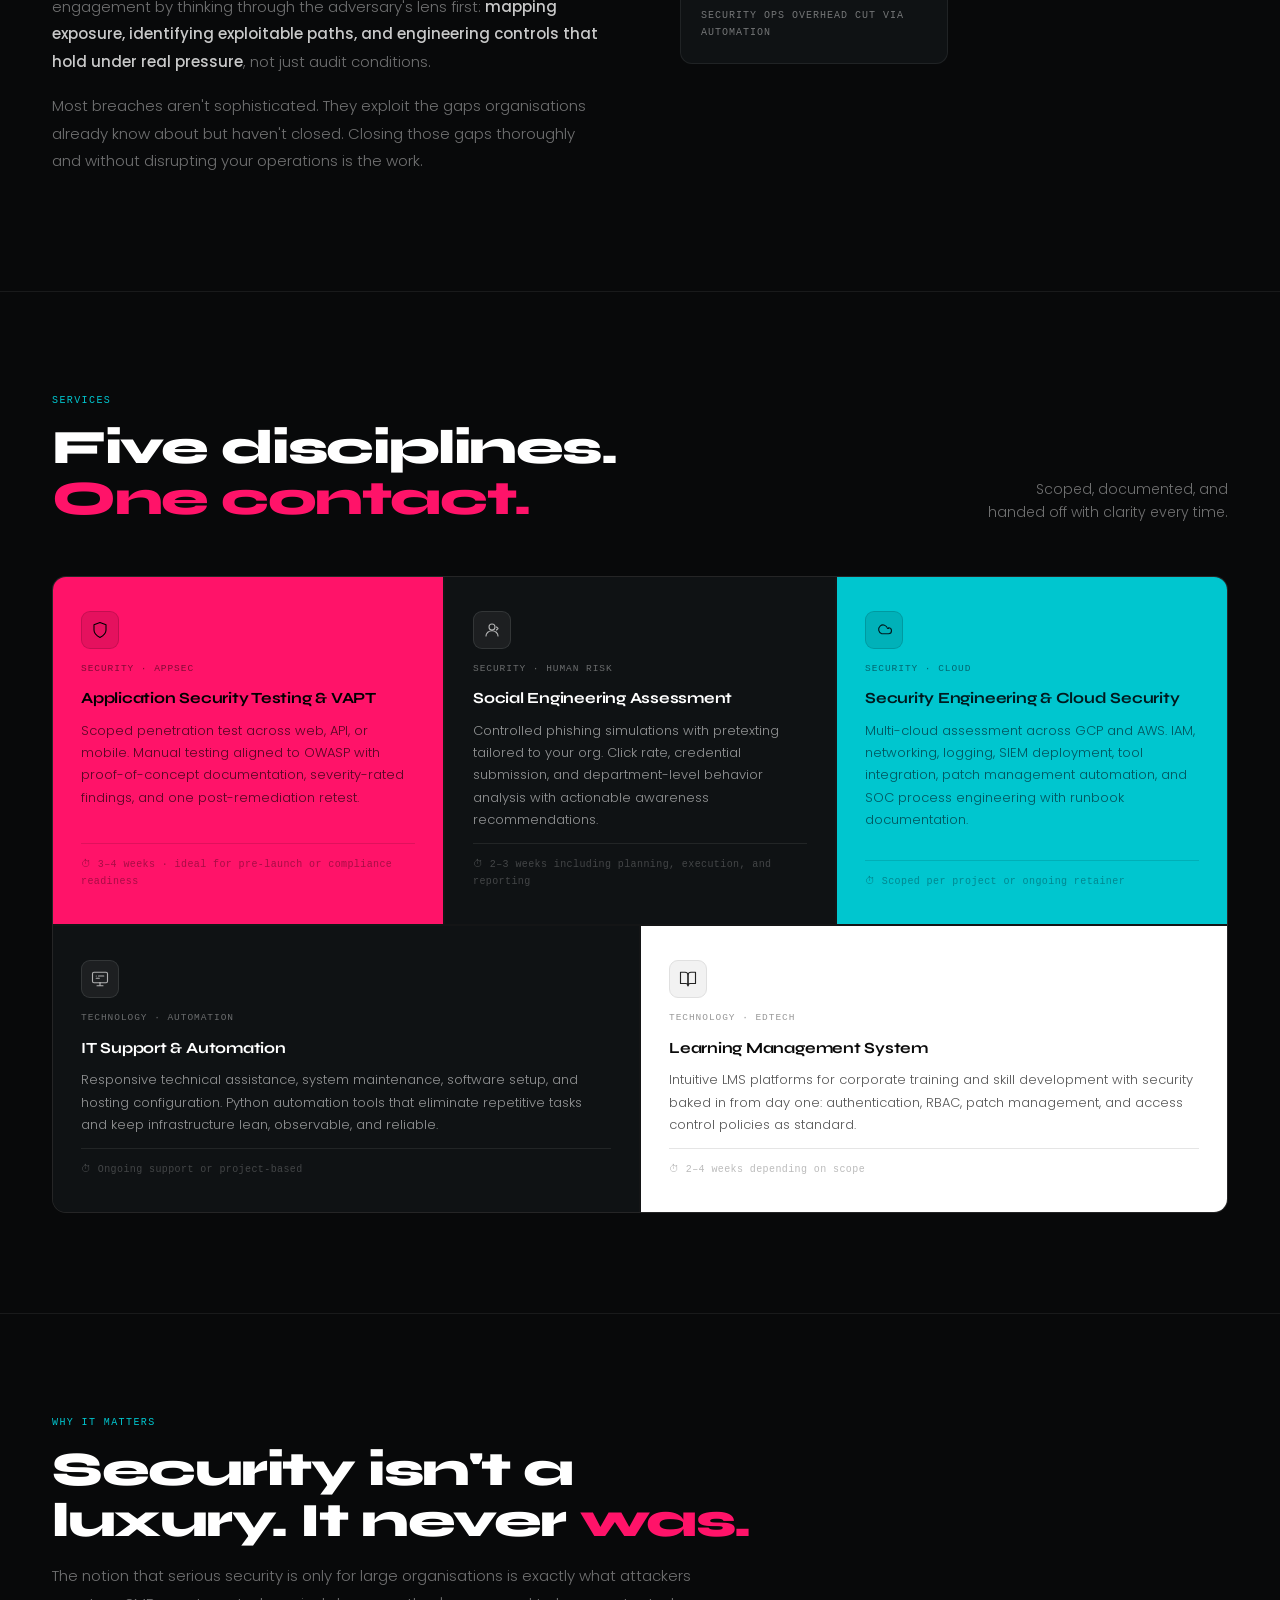
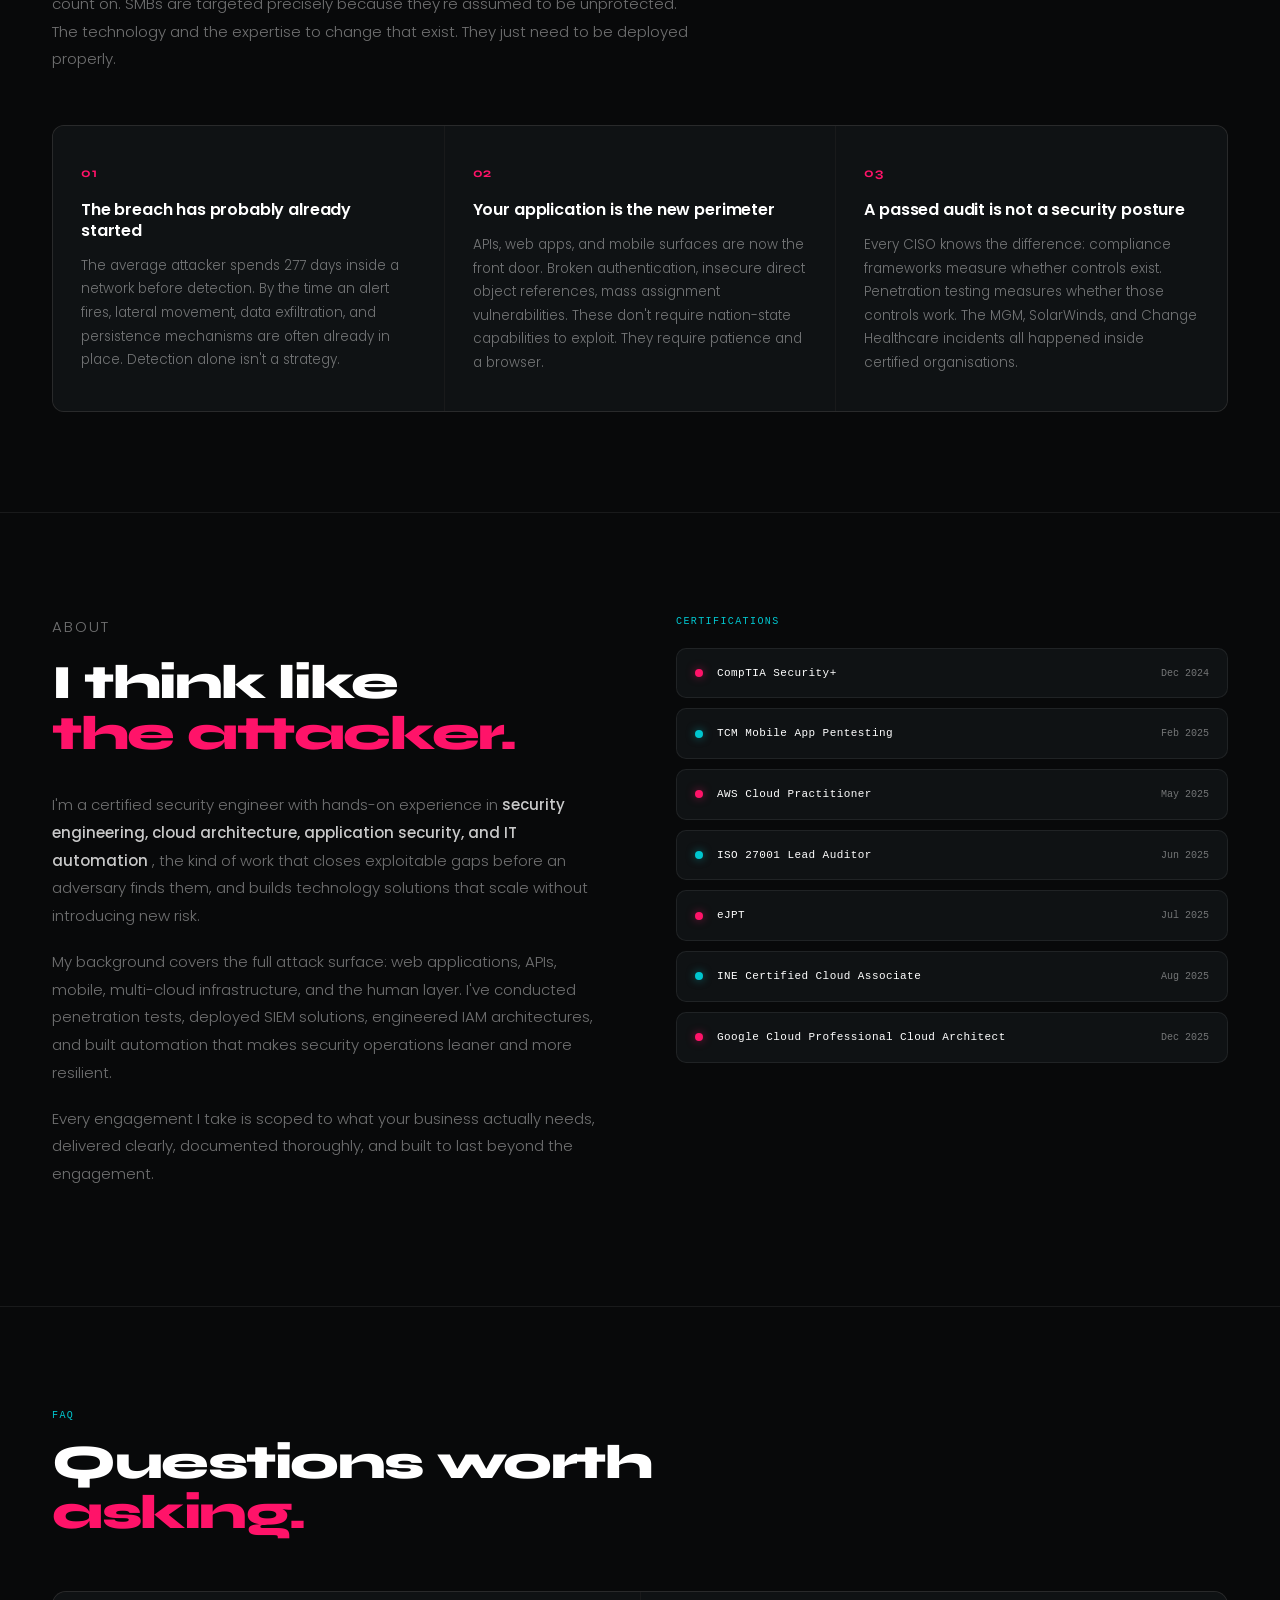
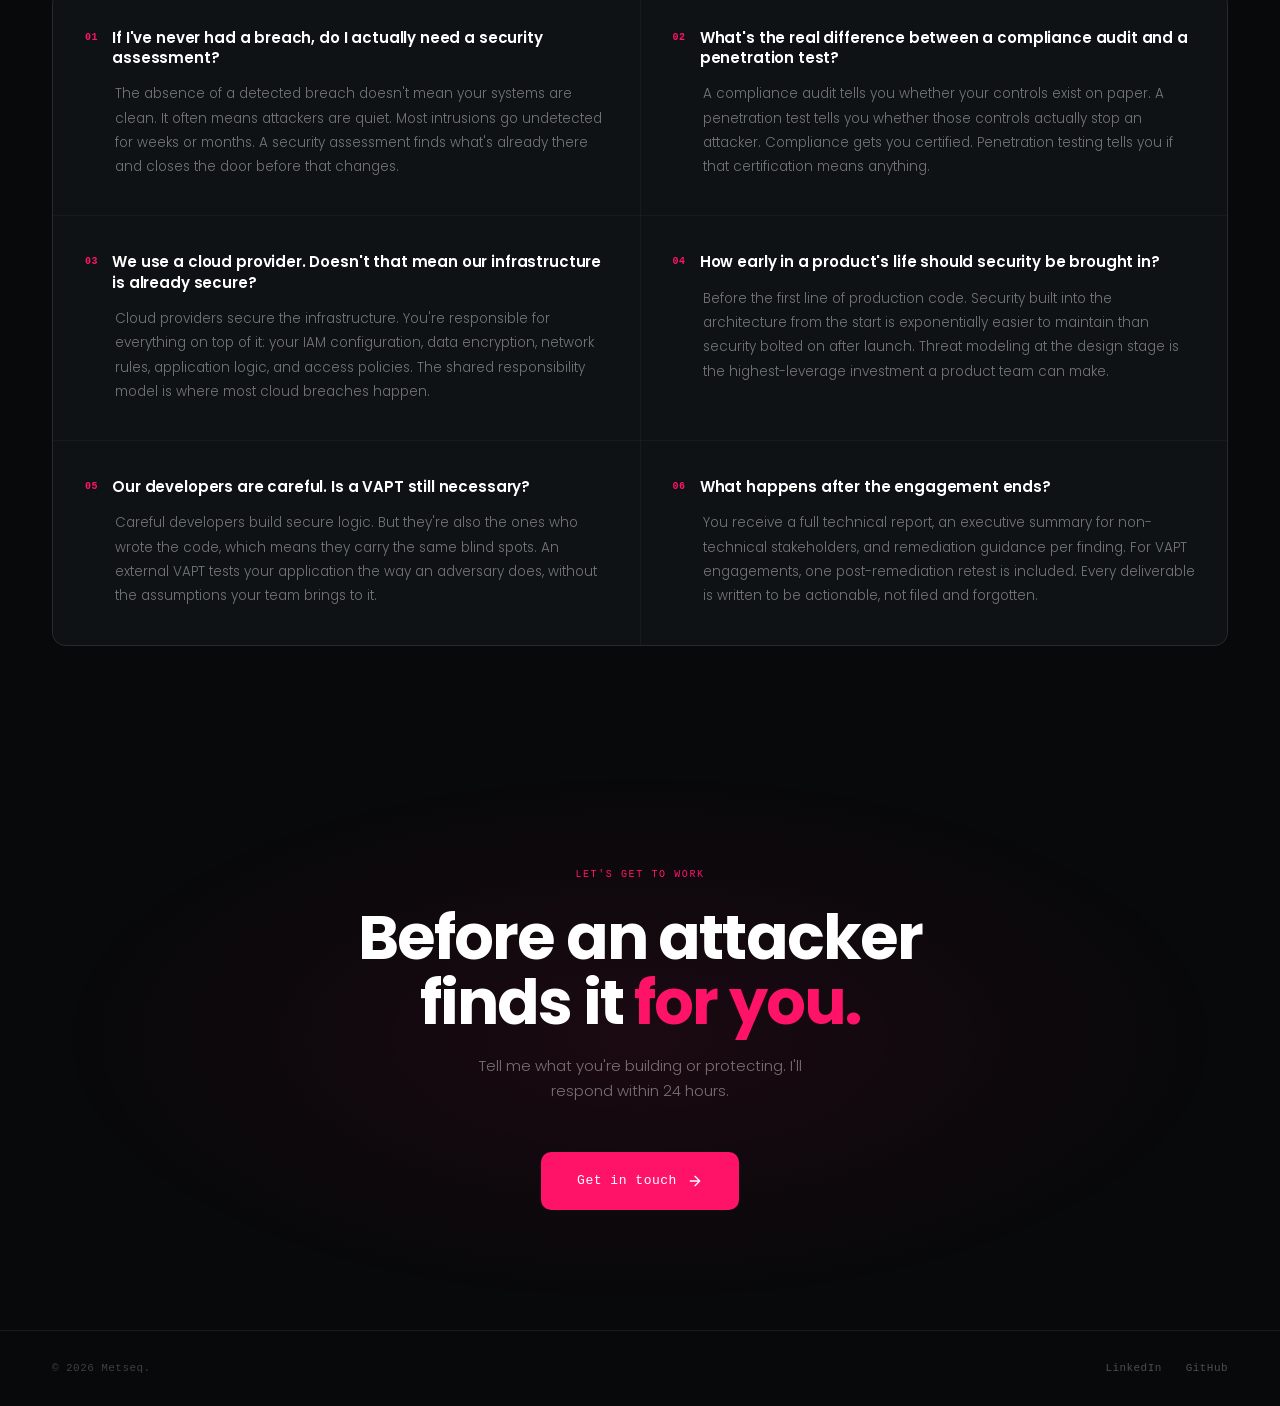
==== commit 8e1ee7be: "Update index.html" ====
--- a/index.html
+++ b/index.html
@@ -7,7 +7,7 @@
   <meta name="description" content="Modern Technology Solution and Security. Security engineering, cloud architecture, AppSec, and offensive security for companies that build security into everything they do." />
   <link rel="preconnect" href="https://fonts.googleapis.com">
   <link rel="preconnect" href="https://fonts.gstatic.com" crossorigin>
-  <link href="https://fonts.googleapis.com/css2?family=Syne:wght@400;500;600;700;800&family=Poppins:wght@300;400;500;600;700&family=JetBrains+Mono:wght@400;500&family=DM+Sans:opsz,wght@9..40,300;9..40,400;9..40,500&display=swap" rel="stylesheet">
+  <link href="https://fonts.googleapis.com/css2?family=Syne:wght@700;800&family=Poppins:wght@300;400;500;600&display=swap" rel="stylesheet">
   <style>
     *, *::before, *::after { box-sizing: border-box; margin: 0; padding: 0; }
 
@@ -23,8 +23,8 @@
       --border: rgba(255,255,255,0.07);
       --font-head: 'Syne', sans-serif;
       --font-pop: 'Poppins', sans-serif;
-      --font-body: 'DM Sans', sans-serif;
-      --font-mono: 'JetBrains Mono', monospace;
+      --font-body: 'Poppins', sans-serif;
+      --font-mono: 'SF Mono', 'Fira Code', 'Fira Mono', 'Roboto Mono', monospace;
     }
 
     html { scroll-behavior: smooth; }
